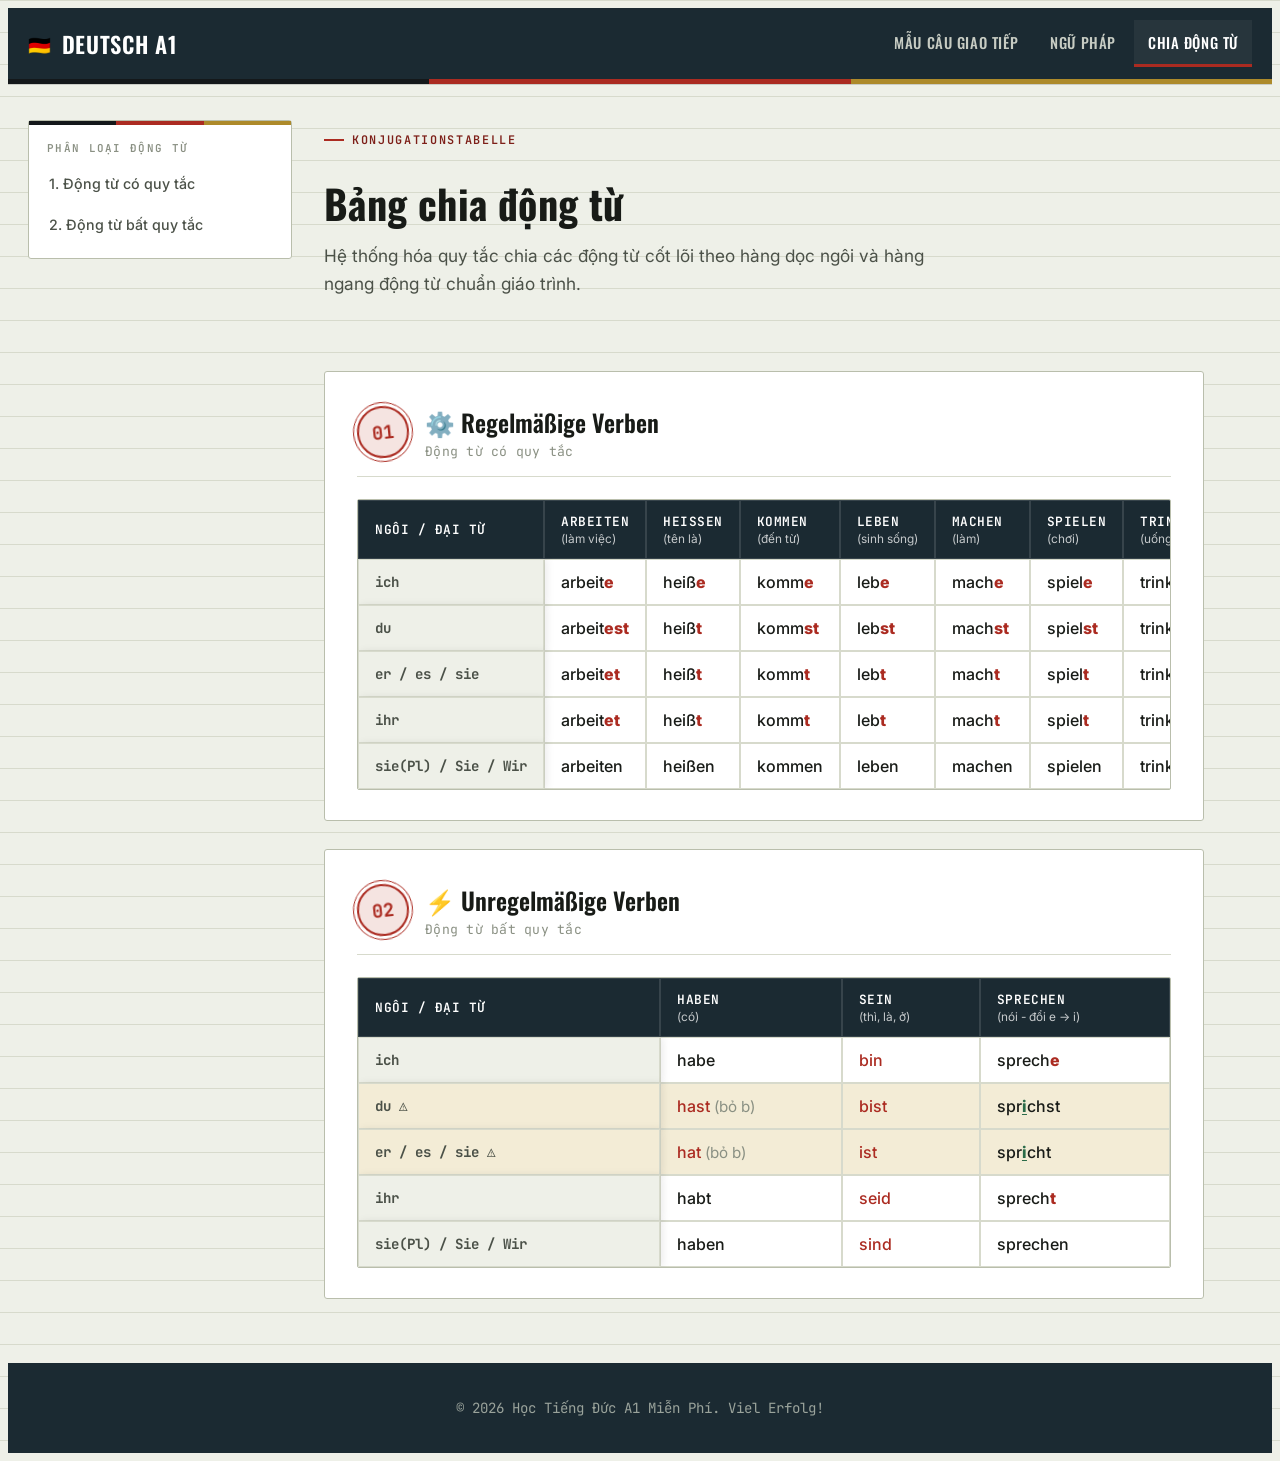
==== chia_dong_tu.html @ aaecd79a "update 17/7/2026 2" ====
<!DOCTYPE html>
<html lang="vi">

<head>
    <meta charset="UTF-8">
    <meta name="viewport" content="width=device-width, initial-scale=1.0">
    <title>Chia Động Từ Tiếng Đức A1</title>
    <link rel="stylesheet" href="css/style.css">
</head>

<body>

    <header class="site-header" id="top">
        <div class="header-inner">
            <button
                class="sidebar-toggle"
                type="button"
                aria-label="Mở mục lục"
                aria-controls="page-sidebar"
                aria-expanded="false"
            >
                <span class="sidebar-toggle-icon" aria-hidden="true"><span></span></span>
                <span class="sidebar-toggle-text">Mục lục</span>
            </button>
            <a href="index.html" class="logo"><span class="flag">🇩🇪</span> Deutsch A1</a>
            <nav class="site-nav">
                <a href="mau_cau.html" class="nav-link">Mẫu câu giao tiếp</a>
                <a href="ngu_phap.html" class="nav-link">Ngữ pháp</a>
                <a href="chia_dong_tu.html" class="nav-link active">Chia động từ</a>
            </nav>
        </div>
        <div class="stripe"></div>
    </header>

    <div class="shell">

        <aside
            class="sidebar"
            id="page-sidebar"
            aria-label="Mục lục trang"
            aria-hidden="true"
        >
            <button
                class="sidebar-close"
                type="button"
                aria-label="Đóng mục lục"
            >×</button>
            <details class="sidebar-panel" open>
                <summary class="sidebar-title">Phân loại động từ</summary>
                <nav class="sidebar-nav" id="auto-sidebar"></nav>
            </details>
        </aside>

        <main class="content-main">
            <div class="page-intro">
                <p class="page-eyebrow">Konjugationstabelle</p>
                <h2 class="page-title">Bảng chia động từ</h2>
                <p class="page-sub">Hệ thống hóa quy tắc chia các động từ cốt lõi theo hàng dọc ngôi và hàng ngang động
                    từ chuẩn giáo trình.</p>
            </div>

            <section id="regular-verbs" class="section-card">
                <div class="section-head">
                    <div class="stamp-mark">01</div>
                    <div class="section-titles">
                        <span class="section-title-de">⚙️ Regelmäßige Verben</span>
                        <span class="section-title-vi">Động từ có quy tắc</span>
                    </div>
                </div>
                <p class="swipe-hint">↔ Vuốt ngang để xem đủ bảng</p>
                <div class="table-wrap">
                    <table class="data-table">
                        <thead>
                            <tr>
                                <th>Ngôi / Đại từ</th>
                                <th>arbeiten <span class="sub">(làm việc)</span></th>
                                <th>heißen <span class="sub">(tên là)</span></th>
                                <th>kommen <span class="sub">(đến từ)</span></th>
                                <th>leben <span class="sub">(sinh sống)</span></th>
                                <th>machen <span class="sub">(làm)</span></th>
                                <th>spielen <span class="sub">(chơi)</span></th>
                                <th>trinken <span class="sub">(uống)</span></th>
                                <th>wohnen <span class="sub">(sống, trú ngụ)</span></th>
                            </tr>
                        </thead>
                        <tbody>
                            <tr>
                                <td class="rowhead">ich</td>
                                <td>arbeit<span class="ending">e</span></td>
                                <td>heiß<span class="ending">e</span></td>
                                <td>komm<span class="ending">e</span></td>
                                <td>leb<span class="ending">e</span></td>
                                <td>mach<span class="ending">e</span></td>
                                <td>spiel<span class="ending">e</span></td>
                                <td>trink<span class="ending">e</span></td>
                                <td>wohn<span class="ending">e</span></td>
                            </tr>

                            <tr>
                                <td class="rowhead">du</td>
                                <td>arbeit<span class="ending">est</span></td>
                                <td>heiß<span class="ending">t</span></td>
                                <td>komm<span class="ending">st</span></td>
                                <td>leb<span class="ending">st</span></td>
                                <td>mach<span class="ending">st</span></td>
                                <td>spiel<span class="ending">st</span></td>
                                <td>trink<span class="ending">st</span></td>
                                <td>wohn<span class="ending">st</span></td>
                            </tr>

                            <tr>
                                <td class="rowhead">er / es / sie</td>
                                <td>arbeit<span class="ending">et</span></td>
                                <td>heiß<span class="ending">t</span></td>
                                <td>komm<span class="ending">t</span></td>
                                <td>leb<span class="ending">t</span></td>
                                <td>mach<span class="ending">t</span></td>
                                <td>spiel<span class="ending">t</span></td>
                                <td>trink<span class="ending">t</span></td>
                                <td>wohn<span class="ending">t</span></td>
                            </tr>

                            <tr>
                                <td class="rowhead">ihr</td>
                                <td>arbeit<span class="ending">et</span></td>
                                <td>heiß<span class="ending">t</span></td>
                                <td>komm<span class="ending">t</span></td>
                                <td>leb<span class="ending">t</span></td>
                                <td>mach<span class="ending">t</span></td>
                                <td>spiel<span class="ending">t</span></td>
                                <td>trink<span class="ending">t</span></td>
                                <td>wohn<span class="ending">t</span></td>
                            </tr>

                            <tr>
                                <td class="rowhead">sie(Pl) / Sie / Wir</td>
                                <td>arbeiten</td>
                                <td>heißen</td>
                                <td>kommen</td>
                                <td>leben</td>
                                <td>machen</td>
                                <td>spielen</td>
                                <td>trinken</td>
                                <td>wohnen</td>
                            </tr>
                        </tbody>
                    </table>
                </div>
            </section>

            <section id="irregular-verbs" class="section-card">
                <div class="section-head">
                    <div class="stamp-mark">02</div>
                    <div class="section-titles">
                        <span class="section-title-de">⚡ Unregelmäßige Verben</span>
                        <span class="section-title-vi">Động từ bất quy tắc</span>
                    </div>
                </div>
                <p class="swipe-hint">↔ Vuốt ngang để xem đủ bảng</p>
                <div class="table-wrap">
                    <table class="data-table">
                        <thead>
                            <tr>
                                <th>Ngôi / Đại từ</th>
                                <th>haben <span class="sub">(có)</span></th>
                                <th>sein <span class="sub">(thì, là, ở)</span></th>
                                <th>sprechen <span class="sub">(nói - đổi e -> i)</span></th>
                            </tr>
                        </thead>
                        <tbody>
                            <tr>
                                <td class="rowhead">ich</td>
                                <td>habe</td>
                                <td class="ending">bin</td>
                                <td>sprech<span class="ending">e</span></td>
                            </tr>
                            <tr class="flag-row">
                                <td class="rowhead">du ⚠️</td>
                                <td class="ending">hast <span class="qa-note">(bỏ b)</span></td>
                                <td class="ending">bist</td>
                                <td>spr<span class="ending-alt">i</span>chst</td>
                            </tr>
                            <tr class="flag-row">
                                <td class="rowhead">er / es / sie ⚠️</td>
                                <td class="ending">hat <span class="qa-note">(bỏ b)</span></td>
                                <td class="ending">ist</td>
                                <td>spr<span class="ending-alt">i</span>cht</td>
                            </tr>
                            <tr>
                                <td class="rowhead">ihr</td>
                                <td>habt</td>
                                <td class="ending">seid</td>
                                <td>sprech<span class="ending">t</span></td>
                            </tr>
                            <tr>
                                <td class="rowhead">sie(Pl) / Sie / Wir</td>
                                <td>haben</td>
                                <td class="ending">sind</td>
                                <td>sprechen</td>
                            </tr>
                        </tbody>
                    </table>
                </div>
            </section>

        </main>
    </div>

    <button
        class="sidebar-overlay"
        type="button"
        aria-label="Đóng mục lục"
        tabindex="-1"
    ></button>

    <a href="#top" class="to-top" aria-label="Về đầu trang">↑</a>

    <footer class="site-footer">
        <p>© 2026 Học Tiếng Đức A1 Miễn Phí. Viel Erfolg!</p>
    </footer>
    <script src="js/main.js"></script>
</body>

</html>
---- css/style.css ----
/* =========================================================
   Deutsch A1 — Design System
   Concept: "Amtssprache" — the visual language of German
   official paperwork: Meldebescheinigung tables, passport
   stamps, DIN road-sign type, tri-colour registration stripes.
   Grounded in the real audience: adult learners preparing
   for German bureaucracy, not a generic study-app look.
   ========================================================= */

@import url('https://fonts.googleapis.com/css2?family=Oswald:wght@400;500;600;700&family=Inter:wght@400;500;600;700;800&family=JetBrains+Mono:wght@400;500;600;700&display=swap');

:root {
  /* --- colour tokens --- */
  --paper: #EEF0E8;
  /* cool, greyed paper — carbon-copy form */
  --paper-raised: #FFFFFF;
  --ink: #181B17;
  --ink-soft: #4B5148;
  --ink-faint: #8A9083;
  --line: #D7DACC;
  --line-strong: #B9BEAC;

  --navy: #1B2A32;
  --navy-soft: #24363F;

  --stamp-red: #AB2B21;
  --stamp-red-ink: #7D1F18;
  --stamp-red-soft: #F5E4E1;

  --stamp-green: #2A6B49;
  --stamp-green-soft: #E3EFE6;

  --gold: #AD8A2A;
  --gold-soft: #F3ECD6;

  /* --- type --- */
  --f-display: 'Oswald', 'Arial Narrow', sans-serif;
  --f-body: 'Inter', system-ui, sans-serif;
  --f-mono: 'JetBrains Mono', ui-monospace, monospace;

  --radius: 3px;
}

* {
  box-sizing: border-box;
  -webkit-tap-highlight-color: transparent;
}

html {
  scroll-behavior: smooth;
}

@media (max-width: 640px) {
  html {
    scroll-behavior: smooth;
    -webkit-text-size-adjust: 100%;
  }
}

body {
  background: var(--paper);
  background-image:
    linear-gradient(var(--line) 1px, transparent 1px);
  background-size: 100% 32px;
  color: var(--ink);
  font-family: var(--f-body);
  min-height: 100vh;
  display: flex;
  flex-direction: column;
  -webkit-font-smoothing: antialiased;
}

/* subtle top-of-page paper texture fade so the ruled lines don't
   fight with the card content beneath them */
main {
  position: relative;
}

a {
  color: inherit;
  text-decoration: none;
}

::selection {
  background: var(--stamp-red);
  color: #fff;
}

:focus-visible {
  outline: 2px solid var(--stamp-red);
  outline-offset: 2px;
}

/* =========================================================
   Tri-colour registration stripe — the recurring "seal" motif
   ========================================================= */
.stripe {
  height: 5px;
  width: 100%;
  background: linear-gradient(90deg,
      #14181A 0% 33.33%,
      var(--stamp-red) 33.33% 66.66%,
      var(--gold) 66.66% 100%);
}

/* =========================================================
   Header
   ========================================================= */
.site-header {
  background: var(--navy);
  color: #EDEFEA;
  position: sticky;
  top: 0;
  z-index: 50;
  box-shadow: 0 1px 0 rgba(0, 0, 0, .15);
}

.header-inner {
  max-width: 1280px;
  margin: 0 auto;
  padding: 12px 20px;
  padding-left: max(20px, env(safe-area-inset-left));
  padding-right: max(20px, env(safe-area-inset-right));
  display: flex;
  flex-wrap: wrap;
  align-items: center;
  justify-content: space-between;
  gap: 10px;
}

.logo {
  font-family: var(--f-display);
  font-size: 1.4rem;
  font-weight: 600;
  letter-spacing: .03em;
  text-transform: uppercase;
  display: flex;
  align-items: center;
  gap: 10px;
  color: #fff;
  flex-shrink: 0;
}

.logo:hover {
  opacity: .85;
}

.logo .flag {
  font-size: 1.15rem;
}

.site-nav {
  display: flex;
  flex-wrap: wrap;
  gap: 4px;
  font-family: var(--f-display);
  font-size: .92rem;
  letter-spacing: .04em;
  text-transform: uppercase;
}

.nav-link {
  padding: 11px 14px;
  min-height: 44px;
  display: flex;
  align-items: center;
  border-bottom: 3px solid transparent;
  color: #C7CCC3;
  font-weight: 500;
  transition: color .15s ease, border-color .15s ease, background .15s ease;
}

.nav-link:hover {
  color: #fff;
  background: rgba(255, 255, 255, .06);
}

.nav-link.active {
  color: #fff;
  border-color: var(--stamp-red);
  background: rgba(255, 255, 255, .05);
}

/* --- mobile: single-row horizontally scrollable nav, no wrap/reflow --- */
@media (max-width: 640px) {
  .header-inner {
    flex-wrap: nowrap;
    padding-top: 10px;
    padding-bottom: 0;
    gap: 0;
  }

  .logo {
    font-size: 1.15rem;
    padding-bottom: 10px;
  }

  .site-nav {
    width: 100%;
    flex-wrap: nowrap;
    overflow-x: auto;
    -webkit-overflow-scrolling: touch;
    scrollbar-width: none;
    gap: 2px;
    font-size: .82rem;
    margin: 0 -20px;
    padding: 0 20px 10px;
    mask-image: linear-gradient(to right, transparent 0, #000 16px, #000 calc(100% - 16px), transparent 100%);
  }

  .site-nav::-webkit-scrollbar {
    display: none;
  }

  .nav-link {
    flex-shrink: 0;
    padding: 8px 12px;
    border-bottom-width: 2px;
    white-space: nowrap;
  }
}

/* =========================================================
   Layout shell
   ========================================================= */
.shell {
  width: 100%;
  max-width: 1280px;
  margin: 0 auto;
  padding: 36px 20px 64px;
  display: flex;
  gap: 32px;
  flex-grow: 1;
  align-items: flex-start;
}

/* =========================================================
   Sidebar — styled as a document index tab
   ========================================================= */
.sidebar {
  width: 264px;
  flex-shrink: 0;
  position: sticky;
  top: 96px;
  max-height: calc(100vh - 120px);
  overflow-y: auto;
}

.sidebar-panel {
  background: var(--paper-raised);
  border: 1px solid var(--line-strong);
  border-radius: var(--radius);
}

.sidebar-panel::before {
  content: "";
  display: block;
  height: 4px;
  background: linear-gradient(90deg,
      #14181A 0% 33.33%, var(--stamp-red) 33.33% 66.66%, var(--gold) 66.66% 100%);
}

.sidebar-title {
  font-family: var(--f-mono);
  font-size: .68rem;
  font-weight: 600;
  letter-spacing: .12em;
  text-transform: uppercase;
  color: var(--ink-faint);
  padding: 16px 18px 8px;
  list-style: none;
  display: flex;
  align-items: center;
  justify-content: space-between;
  gap: 10px;
}

.sidebar-title::-webkit-details-marker {
  display: none;
}

.sidebar-title::after {
  content: "";
  width: 8px;
  height: 8px;
  flex-shrink: 0;
  border-right: 1.5px solid var(--ink-faint);
  border-bottom: 1.5px solid var(--ink-faint);
  transform: rotate(45deg);
  transition: transform .2s ease;
  display: none;
}

details[open]>.sidebar-title::after {
  transform: rotate(-135deg);
}

.sidebar-nav {
  padding: 0 10px 14px;
  display: flex;
  flex-direction: column;
  gap: 1px;
}

.sidebar-nav a {
  display: flex;
  align-items: center;
  min-height: 40px;
  gap: 8px;
  padding: 8px 8px;
  border-radius: 2px;
  font-size: .89rem;
  font-weight: 500;
  color: var(--ink-soft);
  border-left: 2px solid transparent;
  transition: background .15s ease, color .15s ease, border-color .15s ease;
}

.sidebar-nav a:hover,
.sidebar-nav a.active-section {
  background: var(--stamp-red-soft);
  color: var(--stamp-red-ink);
  border-left-color: var(--stamp-red);
}

.sidebar-nav a.active-section {
  font-weight: 700;
}

/* =========================================================
   Page intro
   ========================================================= */
.page-intro {
  margin-bottom: 28px;
  max-width: 62ch;
}

.page-eyebrow {
  font-family: var(--f-mono);
  font-size: .74rem;
  letter-spacing: .14em;
  text-transform: uppercase;
  color: var(--stamp-red-ink);
  font-weight: 600;
  margin-bottom: 8px;
  display: flex;
  align-items: center;
  gap: 8px;
}

.page-eyebrow::before {
  content: "";
  width: 20px;
  height: 2px;
  background: var(--stamp-red);
  display: inline-block;
}

.page-title {
  font-family: var(--f-display);
  font-size: 2.5rem;
  font-weight: 700;
  letter-spacing: .01em;
  color: var(--ink);
  line-height: 1.1;
  margin-bottom: 10px;
}

.page-sub {
  color: var(--ink-soft);
  font-size: 1.08rem;
  line-height: 1.6;
}

/* =========================================================
   Section card — the core content unit
   ========================================================= */
main.content-main {
  flex-grow: 1;
  max-width: 880px;
  min-width: 0;
  display: flex;
  flex-direction: column;
  gap: 28px;
}

.section-card {
  position: relative;
  background: var(--paper-raised);
  border: 1px solid var(--line-strong);
  border-radius: var(--radius);
  padding: 32px 32px 30px;
  scroll-margin-top: 96px;
}

.section-head {
  display: flex;
  align-items: center;
  gap: 16px;
  padding-bottom: 16px;
  margin-bottom: 22px;
  border-bottom: 1px solid var(--line);
}

/* the "postmark" — signature element, used once per section head */
.stamp-mark {
  flex-shrink: 0;
  width: 52px;
  height: 52px;
  border-radius: 50%;
  border: 2px solid var(--stamp-red);
  outline: 1px solid var(--stamp-red);
  outline-offset: 3px;
  display: flex;
  align-items: center;
  justify-content: center;
  transform: rotate(-6deg);
  color: var(--stamp-red);
  font-family: var(--f-mono);
  font-weight: 700;
  font-size: 1.15rem;
  background: var(--stamp-red-soft);
}

.section-titles {
  display: flex;
  flex-direction: column;
  gap: 3px;
}

.section-title-de {
  font-family: var(--f-display);
  font-size: 1.5rem;
  font-weight: 600;
  color: var(--ink);
  display: flex;
  align-items: center;
  gap: 10px;
}

.section-title-vi {
  font-family: var(--f-mono);
  font-size: .82rem;
  color: var(--ink-faint);
  letter-spacing: .02em;
}

/* =========================================================
   Q / A pattern blocks — styled like a filled-in form field
   ========================================================= */
.qa-group {
  display: flex;
  flex-direction: column;
  gap: 18px;
}

.qa-item+.qa-item {
  padding-top: 18px;
  border-top: 1px dashed var(--line);
}

.field-label {
  font-family: var(--f-mono);
  font-size: .68rem;
  font-weight: 600;
  letter-spacing: .12em;
  text-transform: uppercase;
  color: var(--ink-faint);
  margin-bottom: 6px;
  display: block;
}

.qa-row {
  display: flex;
  gap: 10px;
  align-items: flex-start;
  margin-top: 4px;
}

.qa-row+.qa-row {
  margin-top: 8px;
}

.qa-tag {
  flex-shrink: 0;
  font-family: var(--f-mono);
  font-size: .66rem;
  font-weight: 700;
  letter-spacing: .06em;
  padding: 3px 7px;
  border-radius: 2px;
  margin-top: 3px;
  text-transform: uppercase;
}

.qa-tag.frage {
  background: var(--stamp-red-soft);
  color: var(--stamp-red-ink);
}

.qa-tag.antwort {
  background: var(--stamp-green-soft);
  color: var(--stamp-green);
}

.qa-text {
  font-size: 1.18rem;
  font-weight: 600;
  line-height: 1.5;
}

.qa-row.frage .qa-text {
  color: var(--stamp-red-ink);
}

.qa-row.antwort .qa-text {
  color: var(--stamp-green);
}

.qa-text .divider {
  color: var(--ink-faint);
  font-weight: 400;
  font-size: .95rem;
  margin: 0 2px;
}

.qa-translit {
  color: var(--ink-soft);
  font-size: .93rem;
  font-style: italic;
  margin-top: 3px;
}

.qa-note {
  color: var(--ink-faint);
  font-weight: 400;
  font-size: .95rem;
}

.indent {
  padding-left: 34px;
}

/* mood/level grid (section 5 in mau_cau) */
.mood-grid {
  display: grid;
  grid-template-columns: repeat(2, minmax(0, 1fr));
  gap: 8px 20px;
  padding-left: 34px;
  font-size: 1.05rem;
  font-weight: 600;
}

@media (min-width: 640px) {
  .mood-grid {
    grid-template-columns: repeat(2, minmax(0, auto));
  }
}

/* =========================================================
   Note / callout ribbon (replaces amber alert box)
   ========================================================= */
.note-box {
  position: relative;
  background: var(--gold-soft);
  border: 1px solid #E0CE9A;
  border-radius: 2px;
  padding: 14px 16px 14px 20px;
  font-size: .95rem;
  color: #5C4A15;
  margin-top: 6px;
}

.note-box::before {
  content: "";
  position: absolute;
  left: 0;
  top: 0;
  bottom: 0;
  width: 4px;
  background: var(--gold);
}

.note-box strong {
  font-family: var(--f-mono);
  font-size: .82rem;
  letter-spacing: .02em;
  text-transform: uppercase;
  color: #5C4A15;
}

.note-box ul {
  margin-top: 6px;
  padding-left: 18px;
}

.note-box li {
  margin-top: 2px;
}

.mini-quote {
  font-size: .92rem;
  font-style: italic;
  background: var(--paper);
  border: 1px solid var(--line);
  padding: 10px 14px;
  border-radius: 2px;
  margin-top: 10px;
}

/* =========================================================
   Data tables — Meldebescheinigung style
   ========================================================= */
.swipe-hint {
  display: none;
  align-items: center;
  gap: 6px;
  font-family: var(--f-mono);
  font-size: .72rem;
  letter-spacing: .04em;
  text-transform: uppercase;
  color: var(--ink-faint);
  margin-bottom: 8px;
}

@media (max-width: 640px) {
  .swipe-hint {
    display: flex;
  }
}

.table-wrap {
  overflow-x: auto;
  -webkit-overflow-scrolling: touch;
  border: 1px solid var(--line-strong);
  border-radius: 2px;
  background-color: var(--paper-raised);
  background-repeat: no-repeat;
  background-size: 28px 100%, 28px 100%, 10px 100%, 10px 100%;
  background-position: left center, right center, left center, right center;
  background-image:
    linear-gradient(to right, var(--paper-raised) 30%, rgba(255, 255, 255, 0)),
    linear-gradient(to left, var(--paper-raised) 30%, rgba(255, 255, 255, 0)),
    linear-gradient(to right, rgba(24, 27, 23, .12), rgba(255, 255, 255, 0)),
    linear-gradient(to left, rgba(24, 27, 23, .12), rgba(255, 255, 255, 0));
  background-attachment: local, local, scroll, scroll;
}

table.data-table {
  width: max-content;
  min-width: 100%;
  border-collapse: separate;
  border-spacing: 0;
  background: var(--paper-raised);
}

table.data-table thead th:first-child {
  position: sticky;
  left: 0;
  z-index: 20;
  background: var(--navy);
}

table.data-table tbody td:first-child {
  position: sticky;
  left: 0;
  z-index: 10;
  background: var(--paper);
  box-shadow: 3px 0 8px rgba(0, 0, 0, .08);
}

table.data-table tbody tr:hover td:first-child {
  background: #EBD8D6;
}

table.data-table tr.flag-row td:first-child {
  background: var(--gold-soft);
}

table.data-table tr.flag-row:hover td:first-child {
  background: #EFE2BC;
}

table.data-table thead tr {
  background: var(--navy);
}

table.data-table th {
  color: #fff;
  font-family: var(--f-mono);
  font-weight: 600;
  font-size: .8rem;
  letter-spacing: .04em;
  text-transform: uppercase;
  text-align: left;
  padding: 12px 16px;
  border: 1px solid rgba(255, 255, 255, .12);
}

table.data-table th .sub {
  display: block;
  font-family: var(--f-body);
  font-weight: 400;
  text-transform: none;
  letter-spacing: 0;
  font-size: .74rem;
  opacity: .75;
  margin-top: 2px;
}

table.data-table td {
  padding: 12px 16px;
  border: 1px solid var(--line);
  font-weight: 500;
  vertical-align: middle;
}

table.data-table td.rowhead {
  background: var(--paper);
  font-weight: 700;
  color: var(--ink-soft);
  font-family: var(--f-mono);
  font-size: .88rem;
}

table.data-table tbody tr:hover td {
  background: var(--stamp-red-soft);
}

table.data-table tbody tr:hover td.rowhead {
  background: #EBD8D6;
}

table.data-table tr.flag-row td {
  background: var(--gold-soft);
}

table.data-table tr.flag-row:hover td {
  background: #EFE2BC;
}

.ending {
  color: var(--stamp-red);
  font-weight: 800;
}

.ending-alt {
  color: var(--stamp-green);
  font-weight: 800;
  text-decoration: underline;
  text-underline-offset: 2px;
}

/* =========================================================
   Footer
   ========================================================= */
.site-footer {
  background: var(--navy);
  color: #9AA39B;
  text-align: center;
  padding: 22px 20px;
  padding-bottom: max(22px, env(safe-area-inset-bottom));
  font-size: .88rem;
  margin-top: auto;
  font-family: var(--f-mono);
}

/* =========================================================
   Back-to-top — fixed corner tab, thumb-reachable on mobile
   ========================================================= */
.to-top {
  position: fixed;
  right: 18px;
  bottom: max(18px, env(safe-area-inset-bottom));
  width: 46px;
  height: 46px;
  border-radius: 50%;
  background: var(--navy);
  color: #fff;
  border: 2px solid var(--stamp-red);
  display: flex;
  align-items: center;
  justify-content: center;
  font-size: 1.1rem;
  box-shadow: 0 8px 18px -6px rgba(0, 0, 0, .4);
  z-index: 40;

  opacity: 0;
  visibility: hidden;
  pointer-events: none;
  transform: translateY(20px);

  transition:
    opacity .25s ease,
    transform .25s ease,
    visibility .25s ease,
    background .15s ease;
}

.to-top.show {
  opacity: 1;
  visibility: visible;
  pointer-events: auto;
  transform: translateY(0);
}

.to-top:hover {
  background: var(--navy-soft);
  transform: translateY(-4px) scale(1.06);
}

.to-top:active {
  transform: scale(.95);
}

/* =========================================================
   Home page
   ========================================================= */
.hero {
  background: var(--navy);
  color: #fff;
  padding: 72px 20px 84px;
  text-align: center;
  position: relative;
  overflow: hidden;
}

.hero::after {
  content: "";
  position: absolute;
  inset: 0;
  background-image: linear-gradient(rgba(255, 255, 255, .035) 1px, transparent 1px);
  background-size: 100% 30px;
  pointer-events: none;
}

.hero-inner {
  max-width: 720px;
  margin: 0 auto;
  position: relative;
}

.hero-eyebrow {
  font-family: var(--f-mono);
  font-size: .78rem;
  letter-spacing: .18em;
  text-transform: uppercase;
  color: #E0C878;
  margin-bottom: 16px;
}

.hero h1 {
  font-family: var(--f-display);
  font-size: clamp(2.2rem, 5vw, 3.4rem);
  font-weight: 700;
  letter-spacing: .01em;
  line-height: 1.12;
  margin-bottom: 18px;
}

.hero p {
  font-size: 1.15rem;
  color: #C7CCC3;
  margin-bottom: 34px;
  line-height: 1.6;
}

.hero-cta {
  display: inline-flex;
  align-items: center;
  gap: 10px;
  background: var(--stamp-red);
  color: #fff;
  font-family: var(--f-display);
  font-weight: 600;
  letter-spacing: .03em;
  text-transform: uppercase;
  font-size: .98rem;
  padding: 14px 28px;
  border-radius: 2px;
  transition: background .15s ease, transform .15s ease;
  border: 1px solid var(--stamp-red);
}

.hero-cta:hover {
  background: var(--stamp-red-ink);
  transform: translateY(-1px);
}

.feature-grid {
  max-width: 1120px;
  margin: -40px auto 0;
  padding: 0 20px 80px;
  position: relative;
  z-index: 2;
  display: grid;
  grid-template-columns: repeat(3, minmax(0, 1fr));
  gap: 22px;
}

@media (max-width: 860px) {
  .feature-grid {
    grid-template-columns: 1fr;
  }
}

.feature-card {
  background: var(--paper-raised);
  border: 1px solid var(--line-strong);
  border-radius: var(--radius);
  padding: 28px 26px 24px;
  display: flex;
  flex-direction: column;
  gap: 14px;
  box-shadow: 0 10px 24px -18px rgba(0, 0, 0, .35);
  transition: transform .18s ease, box-shadow .18s ease;
}

.feature-card:hover {
  transform: translateY(-3px);
  box-shadow: 0 16px 30px -16px rgba(0, 0, 0, .28);
}

.feature-num {
  font-family: var(--f-mono);
  font-size: .78rem;
  font-weight: 700;
  color: var(--stamp-red-ink);
  letter-spacing: .08em;
}

.feature-icon {
  font-size: 2rem;
  line-height: 1;
}

.feature-card h3 {
  font-family: var(--f-display);
  font-size: 1.35rem;
  font-weight: 600;
  color: var(--ink);
}

.feature-card p {
  color: var(--ink-soft);
  font-size: .96rem;
  line-height: 1.6;
  flex-grow: 1;
}

.feature-link {
  font-family: var(--f-mono);
  font-size: .84rem;
  font-weight: 600;
  color: var(--stamp-red-ink);
  display: inline-flex;
  align-items: center;
  gap: 6px;
  padding-top: 4px;
  border-top: 1px solid var(--line);
  margin-top: 4px;
}

.feature-card:hover .feature-link {
  gap: 9px;
}

.feature-link span {
  transition: transform .15s ease;
}

/* =========================================================
   Responsive
   ========================================================= */

/* ---- Desktop: sidebar is always expanded, not a toggle ---- */
@media (min-width: 861px) {
  .sidebar-panel>*:not(summary) {
    display: flex !important;
  }

  .sidebar-title {
    pointer-events: none;
    cursor: default;
  }
}

/* ---- Tablet / narrow desktop ---- */
@media (max-width: 860px) {
  .shell {
    flex-direction: column;
    align-items: stretch;
    padding: 24px 16px 56px;
    gap: 20px;
  }


  .section-card {
    padding: 24px 18px;
  }

  .section-head {
    gap: 12px;
  }

  .page-title {
    font-size: 2rem;
  }

  .qa-text {
    font-size: 1.08rem;
  }

  .feature-grid {
    margin-top: -28px;
    gap: 16px;
  }

  .hero {
    padding: 56px 20px 68px;
  }
}

/* ---- Phones ---- */
@media (max-width: 640px) {
  body {
    background-size: 100% 26px;
  }

  .shell {
    padding: 18px 14px 48px;
  }

  .page-eyebrow {
    font-size: .68rem;
  }

  .page-title {
    font-size: 1.65rem;
  }

  .page-sub {
    font-size: .98rem;
  }

  .page-intro {
    margin-bottom: 20px;
  }

  .section-card {
    padding: 20px 16px;
    border-radius: 4px;
    scroll-margin-top: 118px;
  }

  .section-head {
    gap: 10px;
    padding-bottom: 12px;
    margin-bottom: 16px;
  }

  .stamp-mark {
    width: 38px;
    height: 38px;
    font-size: .85rem;
    outline-offset: 2px;
    border-width: 1.5px;
  }

  .section-title-de {
    font-size: 1.18rem;
    gap: 6px;
    flex-wrap: wrap;
  }

  .section-title-vi {
    font-size: .74rem;
  }

  .qa-group {
    gap: 14px;
  }

  .qa-item+.qa-item {
    padding-top: 14px;
  }

  .qa-row {
    gap: 8px;
  }

  .qa-text {
    font-size: 1rem;
    line-height: 1.45;
  }

  .qa-tag {
    font-size: .6rem;
    padding: 3px 6px;
    margin-top: 2px;
  }

  .qa-translit,
  .qa-note {
    font-size: .85rem;
  }

  .indent {
    padding-left: 20px;
  }

  .mood-grid {
    padding-left: 20px;
    font-size: .95rem;
    gap: 6px 14px;
  }

  .note-box {
    padding: 12px 14px 12px 16px;
    font-size: .88rem;
  }

  .mini-quote {
    font-size: .86rem;
    padding: 10px 12px;
  }

  table.data-table {
    font-size: .88rem;
  }

  table.data-table th {
    padding: 10px 12px;
    font-size: .72rem;
  }

  table.data-table td {
    padding: 10px 12px;
  }

  .hero {
    padding: 44px 18px 60px;
  }

  .hero-eyebrow {
    font-size: .68rem;
    letter-spacing: .12em;
  }

  .hero p {
    font-size: 1rem;
    margin-bottom: 26px;
  }

  .hero-cta {
    width: 100%;
    justify-content: center;
    padding: 15px 20px;
  }

  .feature-grid {
    margin-top: 0;
    padding-top: 24px;
  }

  .feature-card {
    padding: 22px 20px 20px;
  }

  .to-top {
    width: 42px;
    height: 42px;
    right: 14px;
    font-size: 1rem;
  }
}

/* ---- Small phones ---- */
@media (max-width: 400px) {
  .logo {
    font-size: 1.02rem;
    gap: 6px;
  }

  .page-title {
    font-size: 1.45rem;
  }

  .qa-text {
    font-size: .95rem;
  }

  table.data-table {
    font-size: .82rem;
  }

  table.data-table th,
  table.data-table td {
    padding: 8px 10px;
  }
}

/* ---- Landscape phones: header shouldn't eat the viewport ---- */
@media (max-height: 420px) and (orientation: landscape) {
  .site-header {
    position: relative;
  }

  .to-top {
    display: none;
  }
}

@media (prefers-reduced-motion: reduce) {
  * {
    transition: none !important;
    animation: none !important;
  }
}

/* =========================================================
   Mobile off-canvas sidebar — ChatGPT-style drawer
   ========================================================= */
.sidebar-toggle,
.sidebar-close,
.sidebar-overlay {
  display: none;
}

@media (max-width: 860px) {
  body.sidebar-open {
    overflow: hidden;
  }

  .header-inner {
    position: relative;
  }

  .sidebar-toggle {
    display: inline-flex;
    align-items: center;
    justify-content: center;
    gap: 8px;
    min-width: 44px;
    min-height: 44px;
    padding: 8px 11px;
    margin-right: 8px;
    border: 1px solid rgba(255, 255, 255, .18);
    border-radius: 4px;
    background: rgba(255, 255, 255, .06);
    color: #fff;
    font-family: var(--f-mono);
    font-size: .74rem;
    font-weight: 600;
    letter-spacing: .04em;
    text-transform: uppercase;
    cursor: pointer;
    flex-shrink: 0;
  }

  .sidebar-toggle:hover {
    background: rgba(255, 255, 255, .12);
  }

  .sidebar-toggle-icon {
    width: 18px;
    height: 14px;
    display: inline-flex;
    flex-direction: column;
    justify-content: space-between;
  }

  .sidebar-toggle-icon::before,
  .sidebar-toggle-icon::after,
  .sidebar-toggle-icon span {
    content: "";
    display: block;
    width: 100%;
    height: 2px;
    border-radius: 2px;
    background: currentColor;
  }

  .sidebar {
    position: fixed;
    inset: 0 auto 0 0;
    width: min(320px, 88vw);
    height: 100dvh;
    max-height: none;
    padding: max(14px, env(safe-area-inset-top)) 14px
      max(14px, env(safe-area-inset-bottom));
    background: var(--paper);
    border-right: 1px solid var(--line-strong);
    box-shadow: 18px 0 40px rgba(0, 0, 0, .2);
    overflow-y: auto;
    z-index: 110;
    transform: translateX(-102%);
    transition: transform .25s ease;
    overscroll-behavior: contain;
  }

  body.sidebar-open .sidebar {
    transform: translateX(0);
  }

  .sidebar-close {
    display: flex;
    align-items: center;
    justify-content: center;
    width: 42px;
    height: 42px;
    margin: 0 0 10px auto;
    border: 1px solid var(--line-strong);
    border-radius: 50%;
    background: var(--paper-raised);
    color: var(--ink);
    font-size: 1.45rem;
    line-height: 1;
    cursor: pointer;
  }

  .sidebar-close:hover {
    background: var(--stamp-red-soft);
    color: var(--stamp-red-ink);
  }

  .sidebar-panel {
    width: 100%;
    overflow: visible;
  }

  .sidebar-title {
    min-height: auto;
    padding: 16px 18px 10px;
    cursor: default;
    user-select: none;
  }

  .sidebar-title::after {
    display: none;
  }

  .sidebar-nav {
    display: flex;
    flex-direction: column;
    grid-template-columns: none;
    max-height: none;
    overflow: visible;
    padding: 0 10px 14px;
  }

  .sidebar-panel:not([open]) .sidebar-nav {
    display: flex;
  }

  .sidebar-nav a {
    min-height: 44px;
    padding: 10px;
    overflow-wrap: anywhere;
  }

  .sidebar-overlay {
    display: block;
    position: fixed;
    inset: 0;
    border: 0;
    padding: 0;
    background: rgba(15, 20, 23, .48);
    opacity: 0;
    visibility: hidden;
    pointer-events: none;
    z-index: 105;
    transition: opacity .25s ease, visibility .25s ease;
    cursor: default;
  }

  body.sidebar-open .sidebar-overlay {
    opacity: 1;
    visibility: visible;
    pointer-events: auto;
  }
}

@media (max-width: 640px) {
  .sidebar-toggle-text {
    display: none;
  }

  .sidebar-toggle {
    padding-inline: 12px;
    margin-right: 6px;
  }
}
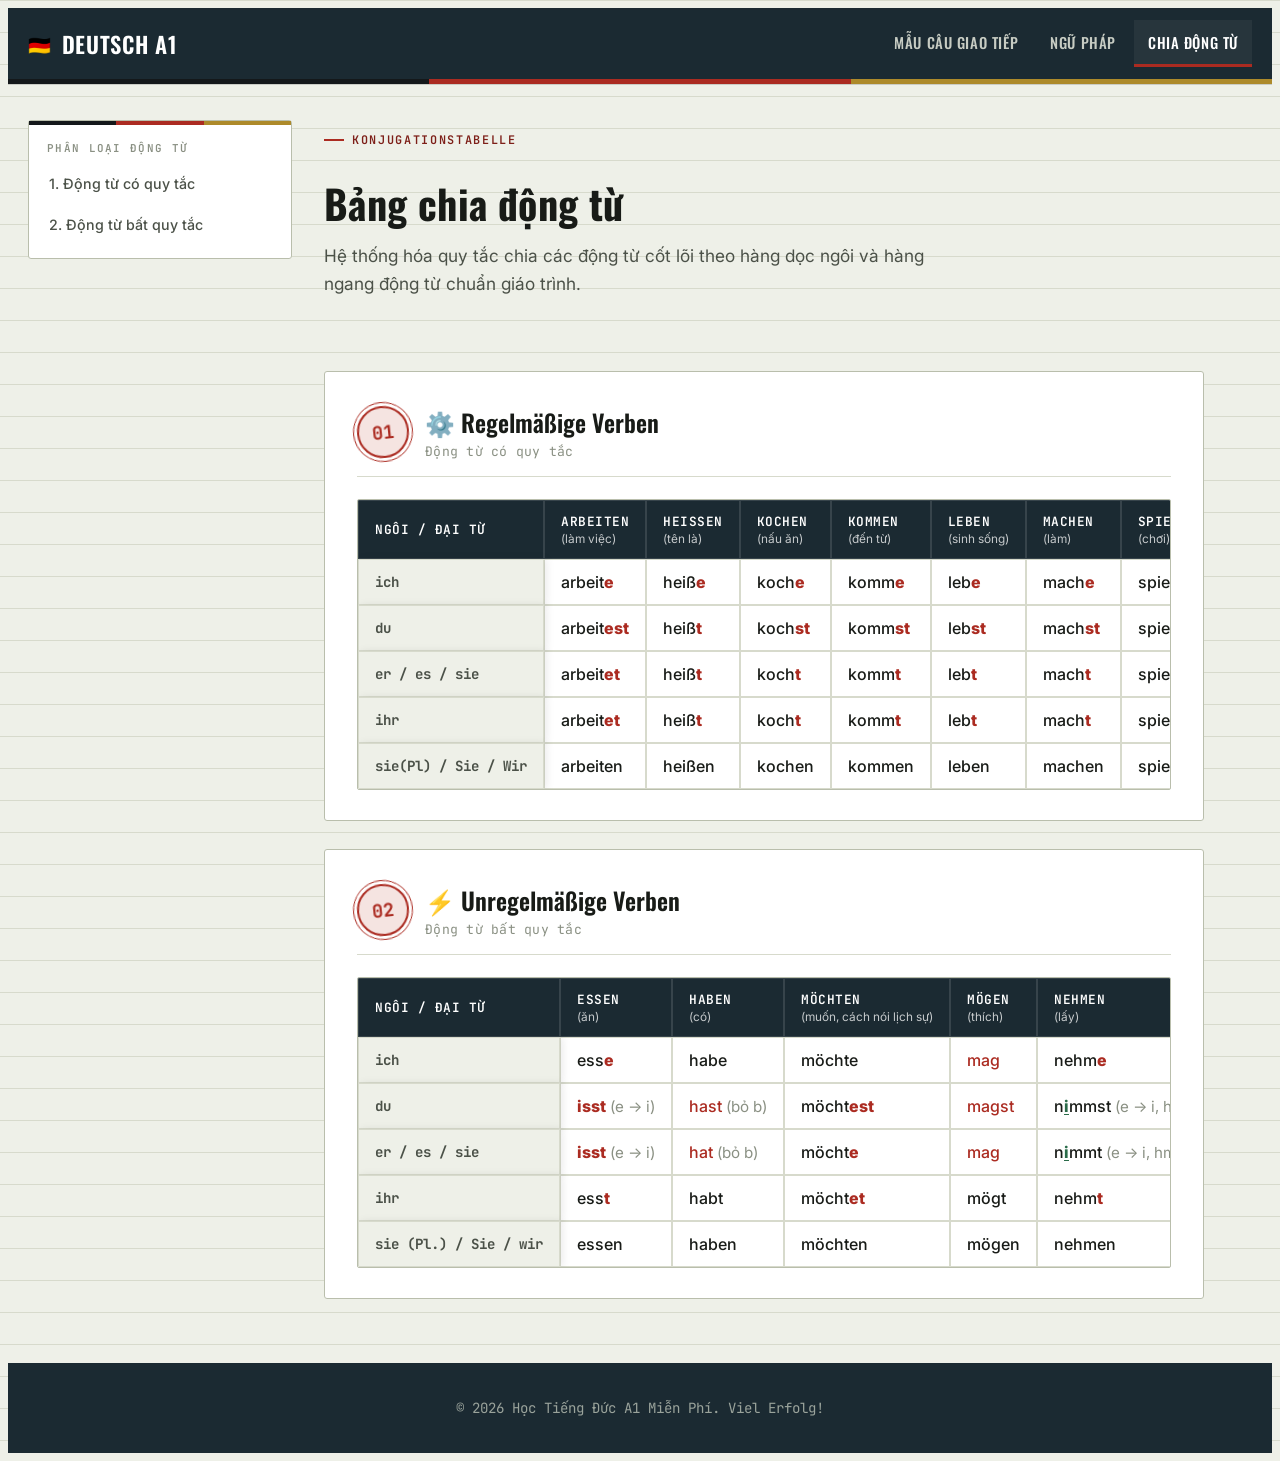
==== commit 52979c33: "update 17/7/2026: update ngu_phap, mau_cau, chia_dong_tu" ====
--- a/chia_dong_tu.html
+++ b/chia_dong_tu.html
@@ -12,13 +12,8 @@
 
     <header class="site-header" id="top">
         <div class="header-inner">
-            <button
-                class="sidebar-toggle"
-                type="button"
-                aria-label="Mở mục lục"
-                aria-controls="page-sidebar"
-                aria-expanded="false"
-            >
+            <button class="sidebar-toggle" type="button" aria-label="Mở mục lục" aria-controls="page-sidebar"
+                aria-expanded="false">
                 <span class="sidebar-toggle-icon" aria-hidden="true"><span></span></span>
                 <span class="sidebar-toggle-text">Mục lục</span>
             </button>
@@ -34,17 +29,8 @@
 
     <div class="shell">
 
-        <aside
-            class="sidebar"
-            id="page-sidebar"
-            aria-label="Mục lục trang"
-            aria-hidden="true"
-        >
-            <button
-                class="sidebar-close"
-                type="button"
-                aria-label="Đóng mục lục"
-            >×</button>
+        <aside class="sidebar" id="page-sidebar" aria-label="Mục lục trang" aria-hidden="true">
+            <button class="sidebar-close" type="button" aria-label="Đóng mục lục">×</button>
             <details class="sidebar-panel" open>
                 <summary class="sidebar-title">Phân loại động từ</summary>
                 <nav class="sidebar-nav" id="auto-sidebar"></nav>
@@ -75,10 +61,12 @@
                                 <th>Ngôi / Đại từ</th>
                                 <th>arbeiten <span class="sub">(làm việc)</span></th>
                                 <th>heißen <span class="sub">(tên là)</span></th>
+                                <th>kochen <span class="sub">(nấu ăn)</span></th>
                                 <th>kommen <span class="sub">(đến từ)</span></th>
                                 <th>leben <span class="sub">(sinh sống)</span></th>
                                 <th>machen <span class="sub">(làm)</span></th>
                                 <th>spielen <span class="sub">(chơi)</span></th>
+                                <th>suchen <span class="sub">(tìm kiếm)</span></th>
                                 <th>trinken <span class="sub">(uống)</span></th>
                                 <th>wohnen <span class="sub">(sống, trú ngụ)</span></th>
                             </tr>
@@ -88,10 +76,12 @@
                                 <td class="rowhead">ich</td>
                                 <td>arbeit<span class="ending">e</span></td>
                                 <td>heiß<span class="ending">e</span></td>
+                                <td>koch<span class="ending">e</span></td>
                                 <td>komm<span class="ending">e</span></td>
                                 <td>leb<span class="ending">e</span></td>
                                 <td>mach<span class="ending">e</span></td>
                                 <td>spiel<span class="ending">e</span></td>
+                                <td>such<span class="ending">e</span></td>
                                 <td>trink<span class="ending">e</span></td>
                                 <td>wohn<span class="ending">e</span></td>
                             </tr>
@@ -100,10 +90,12 @@
                                 <td class="rowhead">du</td>
                                 <td>arbeit<span class="ending">est</span></td>
                                 <td>heiß<span class="ending">t</span></td>
+                                <td>koch<span class="ending">st</span></td>
                                 <td>komm<span class="ending">st</span></td>
                                 <td>leb<span class="ending">st</span></td>
                                 <td>mach<span class="ending">st</span></td>
                                 <td>spiel<span class="ending">st</span></td>
+                                <td>such<span class="ending">st</span></td>
                                 <td>trink<span class="ending">st</span></td>
                                 <td>wohn<span class="ending">st</span></td>
                             </tr>
@@ -112,10 +104,12 @@
                                 <td class="rowhead">er / es / sie</td>
                                 <td>arbeit<span class="ending">et</span></td>
                                 <td>heiß<span class="ending">t</span></td>
+                                <td>koch<span class="ending">t</span></td>
                                 <td>komm<span class="ending">t</span></td>
                                 <td>leb<span class="ending">t</span></td>
                                 <td>mach<span class="ending">t</span></td>
                                 <td>spiel<span class="ending">t</span></td>
+                                <td>such<span class="ending">t</span></td>
                                 <td>trink<span class="ending">t</span></td>
                                 <td>wohn<span class="ending">t</span></td>
                             </tr>
@@ -124,10 +118,12 @@
                                 <td class="rowhead">ihr</td>
                                 <td>arbeit<span class="ending">et</span></td>
                                 <td>heiß<span class="ending">t</span></td>
+                                <td>koch<span class="ending">t</span></td>
                                 <td>komm<span class="ending">t</span></td>
                                 <td>leb<span class="ending">t</span></td>
                                 <td>mach<span class="ending">t</span></td>
                                 <td>spiel<span class="ending">t</span></td>
+                                <td>such<span class="ending">t</span></td>
                                 <td>trink<span class="ending">t</span></td>
                                 <td>wohn<span class="ending">t</span></td>
                             </tr>
@@ -136,10 +132,12 @@
                                 <td class="rowhead">sie(Pl) / Sie / Wir</td>
                                 <td>arbeiten</td>
                                 <td>heißen</td>
+                                <td>kochen</td>
                                 <td>kommen</td>
                                 <td>leben</td>
                                 <td>machen</td>
                                 <td>spielen</td>
+                                <td>suchen</td>
                                 <td>trinken</td>
                                 <td>wohnen</td>
                             </tr>
@@ -162,39 +160,126 @@
                         <thead>
                             <tr>
                                 <th>Ngôi / Đại từ</th>
-                                <th>haben <span class="sub">(có)</span></th>
-                                <th>sein <span class="sub">(thì, là, ở)</span></th>
-                                <th>sprechen <span class="sub">(nói - đổi e -> i)</span></th>
+
+                                <th>
+                                    essen <span class="sub">(ăn)</span>
+                                </th>
+
+                                <th>
+                                    haben <span class="sub">(có)</span>
+                                </th>
+
+                                <th>
+                                    möchten <span class="sub">(muốn, cách nói lịch sự)</span>
+                                </th>
+
+                                <th>
+                                    mögen <span class="sub">(thích)</span>
+                                </th>
+
+                                <th>
+                                    nehmen <span class="sub">(lấy)</span>
+                                </th>
+
+                                <th>
+                                    sein <span class="sub">(thì, là, ở)</span>
+                                </th>
+
+                                <th>
+                                    sprechen <span class="sub">(nói)</span>
+                                </th>
                             </tr>
                         </thead>
+
                         <tbody>
                             <tr>
                                 <td class="rowhead">ich</td>
+
+                                <td>ess<span class="ending">e</span></td>
                                 <td>habe</td>
+                                <td>möchte</td>
+                                <td class="ending">mag</td>
+                                <td>nehm<span class="ending">e</span></td>
                                 <td class="ending">bin</td>
                                 <td>sprech<span class="ending">e</span></td>
                             </tr>
-                            <tr class="flag-row">
-                                <td class="rowhead">du ⚠️</td>
-                                <td class="ending">hast <span class="qa-note">(bỏ b)</span></td>
+
+                            <tr>
+                                <td class="rowhead">du</td>
+
+                                <td>
+                                    <span class="ending">isst</span>
+                                    <span class="qa-note">(e → i)</span>
+                                </td>
+
+                                <td class="ending">
+                                    hast
+                                    <span class="qa-note">(bỏ b)</span>
+                                </td>
+
+                                <td>möcht<span class="ending">est</span></td>
+                                <td class="ending">magst</td>
+
+                                <td>
+                                    n<span class="ending-alt">i</span>mmst
+                                    <span class="qa-note">(e → i, hm → mm)</span>
+                                </td>
+
                                 <td class="ending">bist</td>
-                                <td>spr<span class="ending-alt">i</span>chst</td>
-                            </tr>
-                            <tr class="flag-row">
-                                <td class="rowhead">er / es / sie ⚠️</td>
-                                <td class="ending">hat <span class="qa-note">(bỏ b)</span></td>
+
+                                <td>
+                                    spr<span class="ending-alt">i</span>chst
+                                </td>
+                            </tr>
+
+                            <tr>
+                                <td class="rowhead">er / es / sie</td>
+
+                                <td>
+                                    <span class="ending">isst</span>
+                                    <span class="qa-note">(e → i)</span>
+                                </td>
+
+                                <td class="ending">
+                                    hat
+                                    <span class="qa-note">(bỏ b)</span>
+                                </td>
+
+                                <td>möcht<span class="ending">e</span></td>
+                                <td class="ending">mag</td>
+
+                                <td>
+                                    n<span class="ending-alt">i</span>mmt
+                                    <span class="qa-note">(e → i, hm → mm)</span>
+                                </td>
+
                                 <td class="ending">ist</td>
-                                <td>spr<span class="ending-alt">i</span>cht</td>
-                            </tr>
+
+                                <td>
+                                    spr<span class="ending-alt">i</span>cht
+                                </td>
+                            </tr>
+
                             <tr>
                                 <td class="rowhead">ihr</td>
+
+                                <td>ess<span class="ending">t</span></td>
                                 <td>habt</td>
+                                <td>möcht<span class="ending">et</span></td>
+                                <td>mögt</td>
+                                <td>nehm<span class="ending">t</span></td>
                                 <td class="ending">seid</td>
                                 <td>sprech<span class="ending">t</span></td>
                             </tr>
-                            <tr>
-                                <td class="rowhead">sie(Pl) / Sie / Wir</td>
+
+                            <tr>
+                                <td class="rowhead">sie (Pl.) / Sie / wir</td>
+
+                                <td>essen</td>
                                 <td>haben</td>
+                                <td>möchten</td>
+                                <td>mögen</td>
+                                <td>nehmen</td>
                                 <td class="ending">sind</td>
                                 <td>sprechen</td>
                             </tr>
@@ -206,12 +291,7 @@
         </main>
     </div>
 
-    <button
-        class="sidebar-overlay"
-        type="button"
-        aria-label="Đóng mục lục"
-        tabindex="-1"
-    ></button>
+    <button class="sidebar-overlay" type="button" aria-label="Đóng mục lục" tabindex="-1"></button>
 
     <a href="#top" class="to-top" aria-label="Về đầu trang">↑</a>
 
--- a/css/style.css
+++ b/css/style.css
@@ -654,14 +654,8 @@
   background: var(--paper-raised);
 }
 
-table.data-table thead th:first-child {
-  position: sticky;
-  left: 0;
-  z-index: 20;
-  background: var(--navy);
-}
-
-table.data-table tbody td:first-child {
+/* Chỉ cố định những ô thực sự thuộc cột đầu tiên */
+table.data-table tbody td.rowhead {
   position: sticky;
   left: 0;
   z-index: 10;
@@ -669,18 +663,19 @@
   box-shadow: 3px 0 8px rgba(0, 0, 0, .08);
 }
 
-table.data-table tbody tr:hover td:first-child {
+/* Màu khi rê chuột */
+table.data-table tbody tr:hover td.rowhead {
   background: #EBD8D6;
 }
 
-table.data-table tr.flag-row td:first-child {
+/* Màu của hàng cảnh báo */
+table.data-table tr.flag-row td.rowhead {
   background: var(--gold-soft);
 }
 
-table.data-table tr.flag-row:hover td:first-child {
+table.data-table tr.flag-row:hover td.rowhead {
   background: #EFE2BC;
 }
-
 table.data-table thead tr {
   background: var(--navy);
 }
@@ -1390,4 +1385,12 @@
     padding-inline: 12px;
     margin-right: 6px;
   }
+}
+.responsive-img {
+    display: block;
+    width: 100%;
+    max-width: 800px;
+    height: auto;
+    margin: 20px auto;
+    border-radius: 12px;
 }
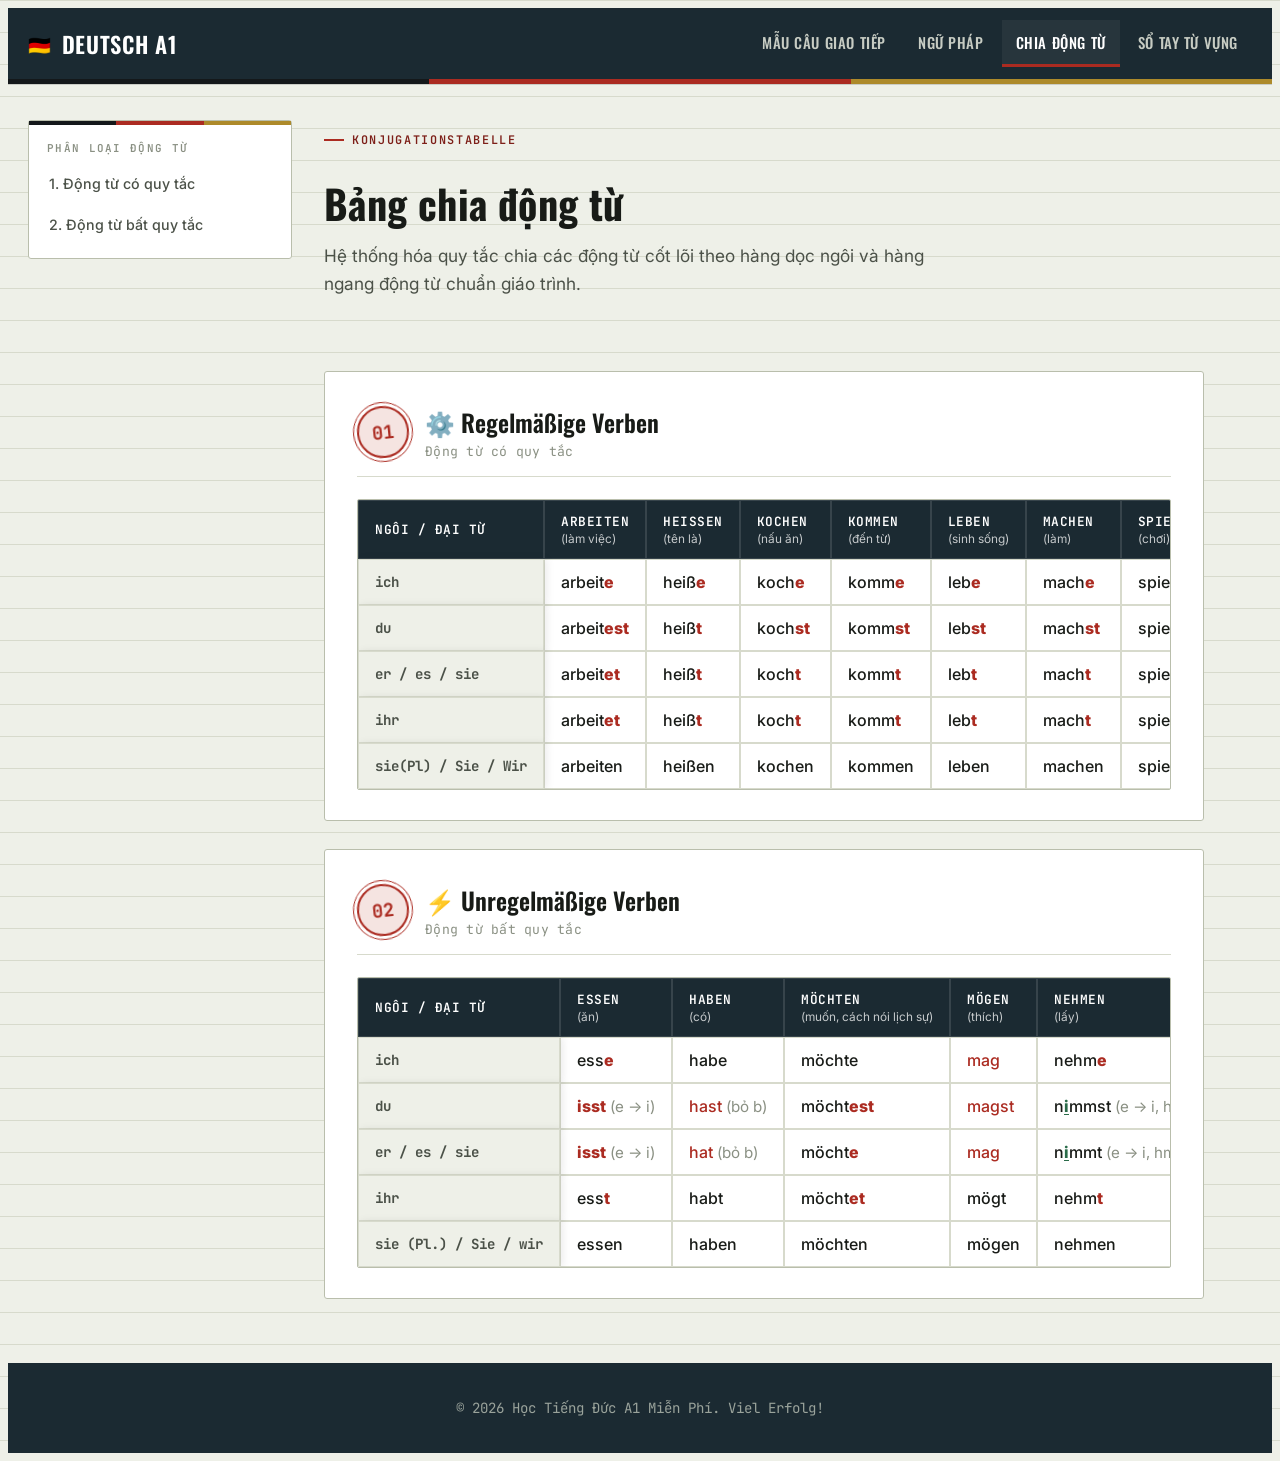
==== commit 3f68ef5b: "update 21/7/2026" ====
--- a/chia_dong_tu.html
+++ b/chia_dong_tu.html
@@ -22,6 +22,7 @@
                 <a href="mau_cau.html" class="nav-link">Mẫu câu giao tiếp</a>
                 <a href="ngu_phap.html" class="nav-link">Ngữ pháp</a>
                 <a href="chia_dong_tu.html" class="nav-link active">Chia động từ</a>
+                <a href="so_tay_tu_vung.html" class="nav-link">Sổ tay từ vựng</a>
             </nav>
         </div>
         <div class="stripe"></div>
--- a/css/style.css
+++ b/css/style.css
@@ -1393,4 +1393,472 @@
     height: auto;
     margin: 20px auto;
     border-radius: 12px;
+}
+
+/* =========================================================
+   Sổ tay từ vựng — so_tay_tu_vung.html
+   Tất cả selector được giới hạn trong .vocab-page để không
+   ảnh hưởng đến các trang mẫu câu, ngữ pháp và chia động từ.
+   ========================================================= */
+
+.vocab-page button {
+  font: inherit;
+}
+
+.vocab-page .page-header {
+  width: min(1080px, calc(100% - 32px));
+  margin: 34px auto 24px;
+  padding: 34px 38px;
+  text-align: left;
+  border: 1px solid var(--line-strong);
+  border-left: 5px solid var(--stamp-red);
+  border-radius: var(--radius);
+  background: rgba(255, 255, 255, .94);
+  box-shadow: 0 10px 28px rgba(27, 42, 50, .08);
+}
+
+.vocab-page .eyebrow {
+  margin: 0 0 9px;
+  color: var(--stamp-red);
+  font-family: var(--f-mono);
+  font-size: .73rem;
+  font-weight: 700;
+  letter-spacing: .14em;
+  text-transform: uppercase;
+}
+
+.vocab-page .page-header h1 {
+  margin: 0;
+  color: var(--navy);
+  font-family: var(--f-display);
+  font-size: clamp(2.15rem, 5vw, 3.25rem);
+  font-weight: 600;
+  line-height: 1.1;
+  letter-spacing: .01em;
+  text-transform: uppercase;
+}
+
+.vocab-page .subtitle {
+  max-width: 760px;
+  margin: 12px 0 0;
+  color: var(--ink-soft);
+  line-height: 1.65;
+}
+
+.vocab-page .lesson-list {
+  position: relative;
+  display: grid;
+  grid-template-columns: repeat(3, minmax(0, 1fr));
+  gap: 18px;
+  width: min(1080px, calc(100% - 32px));
+  margin: 0 auto 54px;
+}
+
+.vocab-page .lesson-card {
+  position: relative;
+  min-width: 0;
+  min-height: 220px;
+  padding: 25px 24px 22px 29px;
+  overflow: hidden;
+  color: var(--ink);
+  text-align: left;
+  border: 1px solid var(--line-strong);
+  border-radius: var(--radius);
+  background:
+    repeating-linear-gradient(0deg, transparent 0 31px, rgba(27, 42, 50, .035) 32px),
+    var(--paper-raised);
+  box-shadow: 0 5px 16px rgba(27, 42, 50, .07);
+  cursor: pointer;
+  transition: transform .2s ease, box-shadow .2s ease, border-color .2s ease;
+}
+
+.vocab-page .lesson-card::before {
+  content: "";
+  position: absolute;
+  top: 16px;
+  bottom: 16px;
+  left: 16px;
+  width: 3px;
+  background: var(--stamp-red);
+  opacity: .82;
+}
+
+.vocab-page .lesson-card::after {
+  content: "WORTSCHATZ";
+  position: absolute;
+  top: 18px;
+  right: -27px;
+  padding: 4px 31px;
+  color: rgba(27, 42, 50, .43);
+  font-family: var(--f-mono);
+  font-size: .58rem;
+  font-weight: 700;
+  letter-spacing: .1em;
+  border: 1px solid rgba(27, 42, 50, .18);
+  transform: rotate(38deg);
+}
+
+.vocab-page .lesson-card:hover,
+.vocab-page .lesson-card:focus-visible {
+  transform: translateY(-3px);
+  border-color: var(--ink-faint);
+  box-shadow: 0 12px 28px rgba(27, 42, 50, .14);
+  outline: none;
+}
+
+.vocab-page .lesson-date {
+  display: inline-block;
+  margin: 0;
+  padding: 5px 9px;
+  color: var(--stamp-red-ink);
+  font-family: var(--f-mono);
+  font-size: .75rem;
+  font-weight: 700;
+  letter-spacing: .05em;
+  border: 1px solid rgba(171, 43, 33, .35);
+  background: var(--stamp-red-soft);
+}
+
+.vocab-page .lesson-title {
+  margin: 20px 0 8px;
+  color: var(--navy);
+  font-family: var(--f-display);
+  font-size: 1.55rem;
+  font-weight: 600;
+  line-height: 1.25;
+  letter-spacing: .01em;
+  text-transform: uppercase;
+}
+
+.vocab-page .lesson-note {
+  min-height: 48px;
+  margin: 0 0 20px;
+  color: var(--ink-soft);
+  line-height: 1.55;
+}
+
+.vocab-page .lesson-meta {
+  display: flex;
+  align-items: center;
+  justify-content: space-between;
+  gap: 12px;
+  margin: 0;
+  padding-top: 14px;
+  color: var(--ink-soft);
+  font-family: var(--f-mono);
+  font-size: .76rem;
+  border-top: 1px dashed var(--line-strong);
+}
+
+.vocab-page .open-label {
+  color: var(--stamp-red);
+  font-weight: 700;
+  white-space: nowrap;
+}
+
+.vocab-page .vocab-modal {
+  width: min(1050px, calc(100% - 28px));
+  max-width: none;
+  max-height: min(90vh, 920px);
+  padding: 0;
+  overflow: hidden;
+  color: var(--ink);
+  border: 1px solid var(--line-strong);
+  border-radius: 6px;
+  background: var(--paper-raised);
+  box-shadow: 0 28px 85px rgba(8, 22, 36, .4);
+}
+
+.vocab-page .vocab-modal::backdrop {
+  background: rgba(10, 24, 38, .72);
+  backdrop-filter: blur(2px);
+}
+
+.vocab-page .modal-shell {
+  display: flex;
+  flex-direction: column;
+  max-height: min(90vh, 920px);
+}
+
+.vocab-page .modal-header {
+  position: relative;
+  display: flex;
+  align-items: flex-start;
+  justify-content: space-between;
+  gap: 20px;
+  padding: 23px 27px 20px 31px;
+  color: #fff;
+  border-bottom: 5px solid var(--gold);
+  background: var(--navy);
+}
+
+.vocab-page .modal-header::before {
+  content: "";
+  position: absolute;
+  inset: 0 auto 0 0;
+  width: 5px;
+  background: var(--stamp-red);
+}
+
+.vocab-page .modal-date {
+  margin: 0 0 5px;
+  color: #e6c969;
+  font-family: var(--f-mono);
+  font-size: .75rem;
+  font-weight: 700;
+  letter-spacing: .08em;
+  text-transform: uppercase;
+}
+
+.vocab-page .modal-title {
+  margin: 0;
+  color: #fff;
+  font-family: var(--f-display);
+  font-size: clamp(1.55rem, 4vw, 2.15rem);
+  font-weight: 600;
+  line-height: 1.2;
+  text-transform: uppercase;
+}
+
+.vocab-page .close-modal {
+  display: grid;
+  flex: 0 0 40px;
+  place-items: center;
+  width: 40px;
+  height: 40px;
+  padding: 0;
+  color: #fff;
+  font-size: 1.65rem;
+  line-height: 1;
+  border: 1px solid rgba(255, 255, 255, .28);
+  border-radius: var(--radius);
+  background: rgba(255, 255, 255, .08);
+  cursor: pointer;
+}
+
+.vocab-page .close-modal:hover,
+.vocab-page .close-modal:focus-visible {
+  color: var(--navy);
+  background: #fff;
+  outline: none;
+}
+
+.vocab-page .modal-content {
+  padding: 28px 30px 36px;
+  overflow-y: auto;
+  overscroll-behavior: contain;
+  background:
+    linear-gradient(rgba(27, 42, 50, .025) 1px, transparent 1px),
+    var(--paper-raised);
+  background-size: 100% 32px;
+}
+
+.vocab-page .word-section + .word-section {
+  margin-top: 34px;
+}
+
+.vocab-page .section-heading {
+  display: flex;
+  align-items: center;
+  gap: 10px;
+  margin: 0 0 16px;
+  color: var(--navy);
+  font-family: var(--f-display);
+  font-size: 1.35rem;
+  font-weight: 600;
+  letter-spacing: .02em;
+  text-transform: uppercase;
+}
+
+.vocab-page .section-heading::after {
+  content: "";
+  flex: 1;
+  height: 1px;
+  background: var(--line-strong);
+}
+
+.vocab-page .noun-columns {
+  display: grid;
+  grid-template-columns: repeat(3, minmax(0, 1fr));
+  gap: 14px;
+}
+
+.vocab-page .gender-column {
+  min-width: 0;
+  padding: 0;
+  overflow: hidden;
+  border: 1px solid var(--line-strong);
+  border-radius: var(--radius);
+  background: #fff;
+}
+
+.vocab-page .gender-title {
+  margin: 0;
+  padding: 11px 14px;
+  color: var(--navy);
+  font-family: var(--f-display);
+  font-size: 1.05rem;
+  font-weight: 600;
+  border-bottom: 1px solid var(--line);
+  text-transform: uppercase;
+}
+
+.vocab-page .gender-column.der .gender-title {
+  border-top: 4px solid #487ca7;
+  background: #edf4fa;
+}
+
+.vocab-page .gender-column.die .gender-title {
+  border-top: 4px solid var(--stamp-red);
+  background: var(--stamp-red-soft);
+}
+
+.vocab-page .gender-column.das .gender-title {
+  border-top: 4px solid var(--stamp-green);
+  background: var(--stamp-green-soft);
+}
+
+.vocab-page .word-list {
+  display: grid;
+  gap: 10px;
+  margin: 0;
+  padding: 12px;
+  list-style: none;
+}
+
+.vocab-page .word-item {
+  padding: 11px 12px;
+  border: 1px solid var(--line);
+  border-radius: var(--radius);
+  background: rgba(255, 255, 255, .9);
+}
+
+.vocab-page .german-word,
+.vocab-page .word-meaning,
+.vocab-page .word-extra {
+  display: block;
+}
+
+.vocab-page .german-word {
+  margin-bottom: 4px;
+  color: var(--navy);
+  font-weight: 800;
+}
+
+.vocab-page .word-meaning {
+  color: var(--ink-soft);
+  font-size: .9rem;
+  line-height: 1.45;
+}
+
+.vocab-page .word-extra {
+  margin-top: 5px;
+  color: var(--stamp-green);
+  font-family: var(--f-mono);
+  font-size: .72rem;
+}
+
+.vocab-page .empty-text {
+  margin: 12px;
+  padding: 10px;
+  color: var(--ink-faint);
+  font-size: .88rem;
+  font-style: italic;
+}
+
+.vocab-page .simple-table-wrap {
+  overflow-x: auto;
+  border: 1px solid var(--line-strong);
+  border-radius: var(--radius);
+  background: #fff;
+}
+
+.vocab-page .word-table {
+  width: 100%;
+  min-width: 610px;
+  border-collapse: collapse;
+}
+
+.vocab-page .word-table th,
+.vocab-page .word-table td {
+  padding: 13px 15px;
+  text-align: left;
+  vertical-align: top;
+  border-bottom: 1px solid var(--line);
+}
+
+.vocab-page .word-table th {
+  color: #fff;
+  font-family: var(--f-mono);
+  font-size: .72rem;
+  letter-spacing: .04em;
+  text-transform: uppercase;
+  background: var(--navy-soft);
+}
+
+.vocab-page .word-table tbody tr:nth-child(even) {
+  background: #f7f7f2;
+}
+
+.vocab-page .word-table tbody tr:hover {
+  background: var(--gold-soft);
+}
+
+.vocab-page .word-table tbody tr:last-child td {
+  border-bottom: 0;
+}
+
+@media (max-width: 900px) {
+  .vocab-page .lesson-list {
+    grid-template-columns: repeat(2, minmax(0, 1fr));
+  }
+}
+
+@media (max-width: 640px) {
+  .vocab-page .page-header {
+    margin-top: 22px;
+    padding: 25px 22px;
+  }
+
+  .vocab-page .page-header h1 {
+    font-size: 2rem;
+  }
+
+  .vocab-page .lesson-list {
+    grid-template-columns: 1fr;
+  }
+
+  .vocab-page .lesson-card {
+    min-height: 205px;
+  }
+
+  .vocab-page .vocab-modal {
+    width: 100%;
+    max-height: 94vh;
+    margin: auto 0 0;
+    border-right: 0;
+    border-bottom: 0;
+    border-left: 0;
+    border-radius: 12px 12px 0 0;
+  }
+
+  .vocab-page .modal-shell {
+    max-height: 94vh;
+  }
+
+  .vocab-page .modal-header {
+    padding: 19px 17px 17px 21px;
+  }
+
+  .vocab-page .modal-content {
+    padding: 22px 16px 30px;
+  }
+
+  .vocab-page .noun-columns {
+    grid-template-columns: 1fr;
+  }
+
+  .vocab-page .word-section + .word-section {
+    margin-top: 28px;
+  }
 }
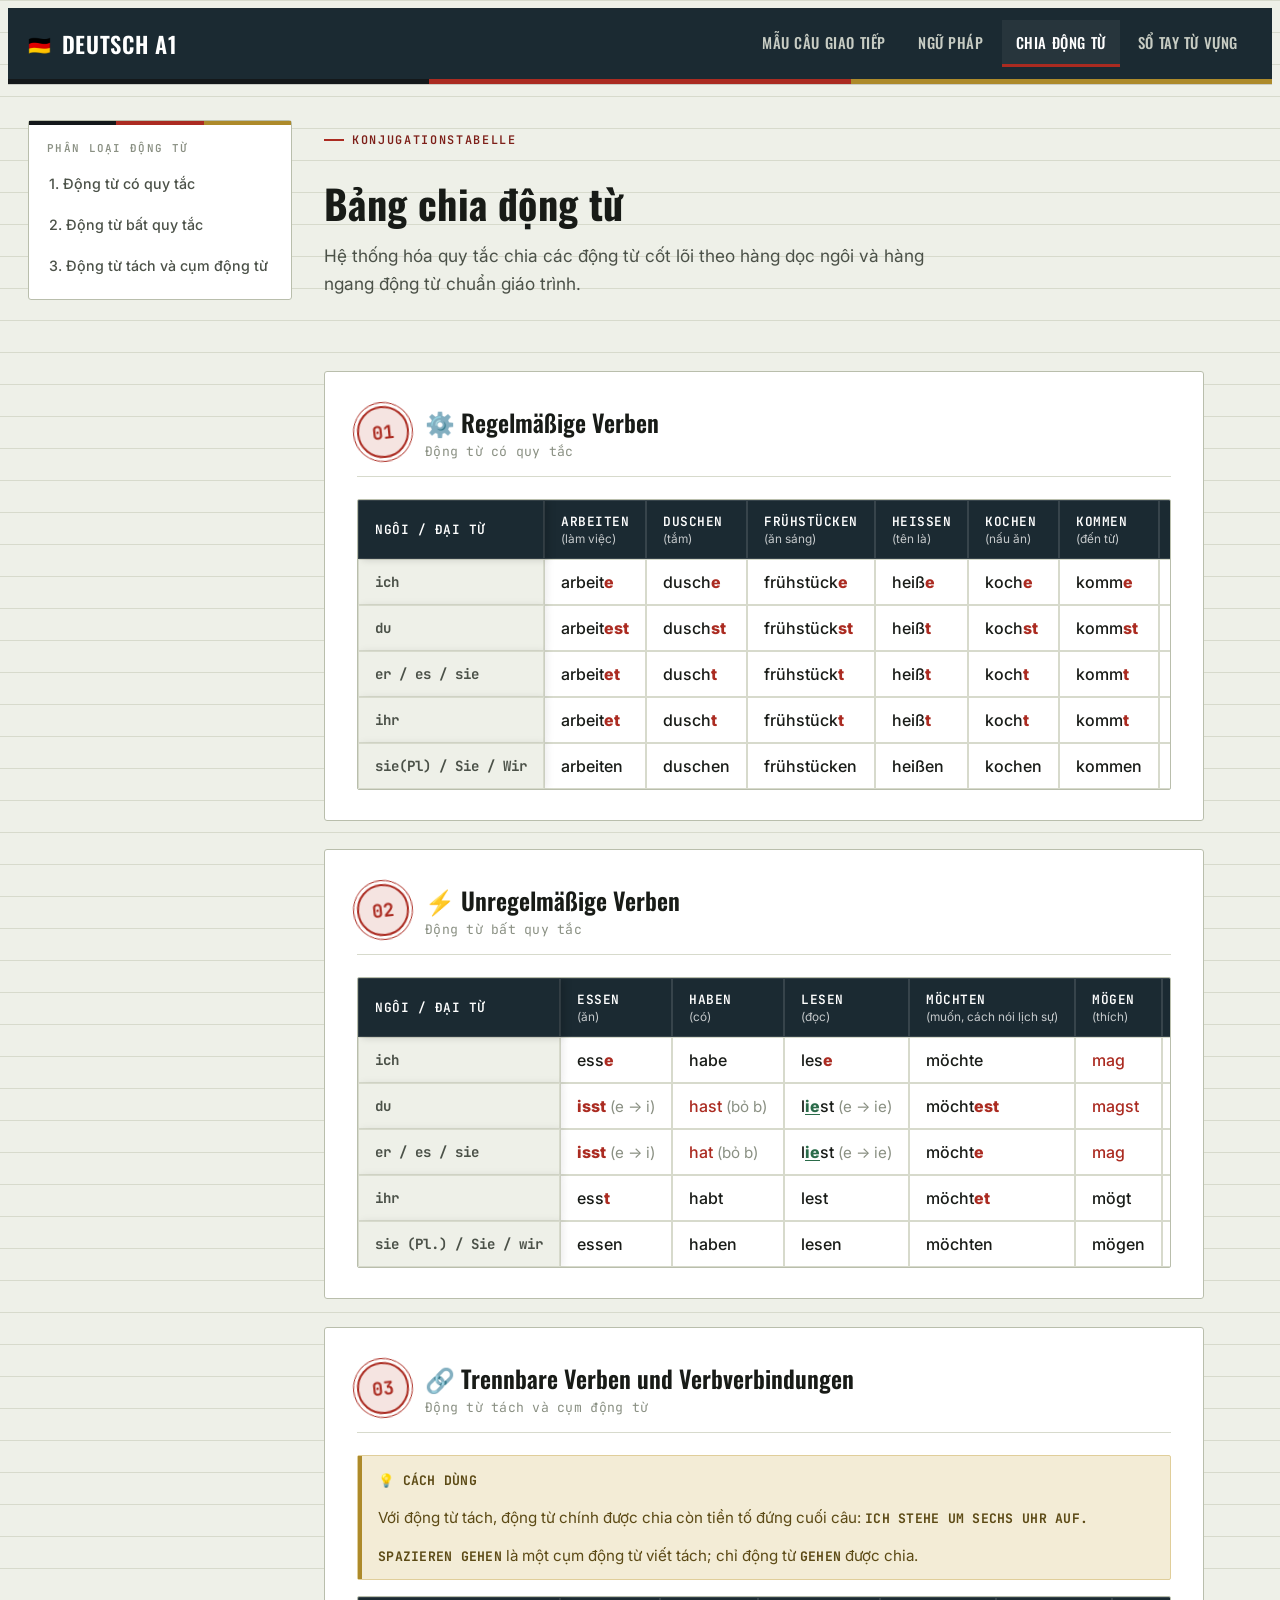
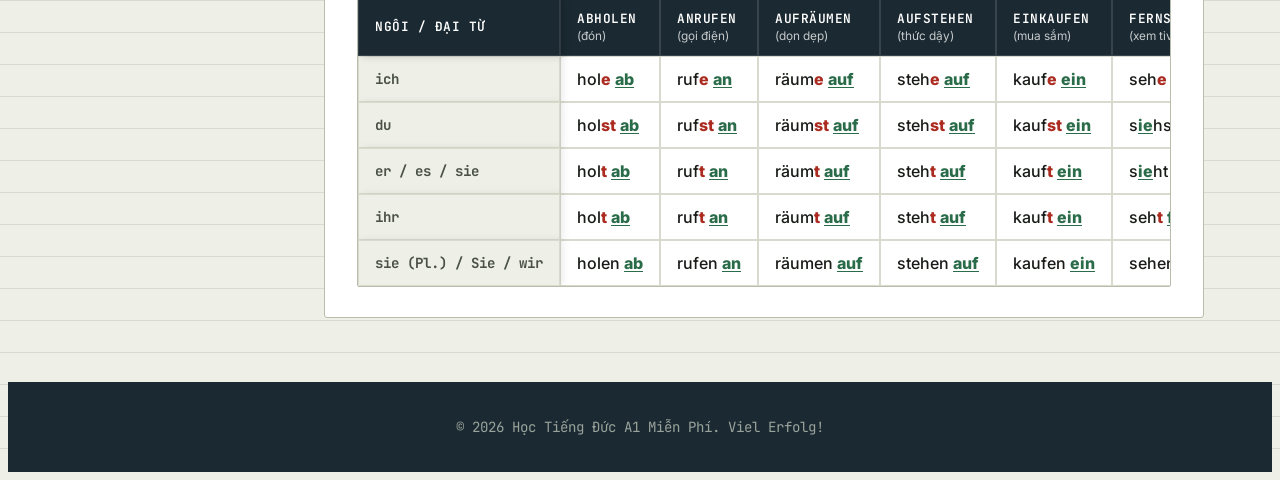
==== commit 66e2d2a2: "update 24/7/2024" ====
--- a/chia_dong_tu.html
+++ b/chia_dong_tu.html
@@ -61,6 +61,8 @@
                             <tr>
                                 <th>Ngôi / Đại từ</th>
                                 <th>arbeiten <span class="sub">(làm việc)</span></th>
+                                <th>duschen <span class="sub">(tắm)</span></th>
+                                <th>frühstücken <span class="sub">(ăn sáng)</span></th>
                                 <th>heißen <span class="sub">(tên là)</span></th>
                                 <th>kochen <span class="sub">(nấu ăn)</span></th>
                                 <th>kommen <span class="sub">(đến từ)</span></th>
@@ -76,6 +78,8 @@
                             <tr>
                                 <td class="rowhead">ich</td>
                                 <td>arbeit<span class="ending">e</span></td>
+                                <td>dusch<span class="ending">e</span></td>
+                                <td>frühstück<span class="ending">e</span></td>
                                 <td>heiß<span class="ending">e</span></td>
                                 <td>koch<span class="ending">e</span></td>
                                 <td>komm<span class="ending">e</span></td>
@@ -90,6 +94,8 @@
                             <tr>
                                 <td class="rowhead">du</td>
                                 <td>arbeit<span class="ending">est</span></td>
+                                <td>dusch<span class="ending">st</span></td>
+                                <td>frühstück<span class="ending">st</span></td>
                                 <td>heiß<span class="ending">t</span></td>
                                 <td>koch<span class="ending">st</span></td>
                                 <td>komm<span class="ending">st</span></td>
@@ -104,6 +110,8 @@
                             <tr>
                                 <td class="rowhead">er / es / sie</td>
                                 <td>arbeit<span class="ending">et</span></td>
+                                <td>dusch<span class="ending">t</span></td>
+                                <td>frühstück<span class="ending">t</span></td>
                                 <td>heiß<span class="ending">t</span></td>
                                 <td>koch<span class="ending">t</span></td>
                                 <td>komm<span class="ending">t</span></td>
@@ -118,6 +126,8 @@
                             <tr>
                                 <td class="rowhead">ihr</td>
                                 <td>arbeit<span class="ending">et</span></td>
+                                <td>dusch<span class="ending">t</span></td>
+                                <td>frühstück<span class="ending">t</span></td>
                                 <td>heiß<span class="ending">t</span></td>
                                 <td>koch<span class="ending">t</span></td>
                                 <td>komm<span class="ending">t</span></td>
@@ -132,6 +142,8 @@
                             <tr>
                                 <td class="rowhead">sie(Pl) / Sie / Wir</td>
                                 <td>arbeiten</td>
+                                <td>duschen</td>
+                                <td>frühstücken</td>
                                 <td>heißen</td>
                                 <td>kochen</td>
                                 <td>kommen</td>
@@ -171,6 +183,10 @@
                                 </th>
 
                                 <th>
+                                    lesen <span class="sub">(đọc)</span>
+                                </th>
+
+                                <th>
                                     möchten <span class="sub">(muốn, cách nói lịch sự)</span>
                                 </th>
 
@@ -183,11 +199,19 @@
                                 </th>
 
                                 <th>
+                                    schlafen <span class="sub">(ngủ)</span>
+                                </th>
+
+                                <th>
                                     sein <span class="sub">(thì, là, ở)</span>
                                 </th>
 
                                 <th>
                                     sprechen <span class="sub">(nói)</span>
+                                </th>
+
+                                <th>
+                                    treffen <span class="sub">(gặp)</span>
                                 </th>
                             </tr>
                         </thead>
@@ -198,11 +222,14 @@
 
                                 <td>ess<span class="ending">e</span></td>
                                 <td>habe</td>
+                                <td>les<span class="ending">e</span></td>
                                 <td>möchte</td>
                                 <td class="ending">mag</td>
                                 <td>nehm<span class="ending">e</span></td>
+                                <td>schlaf<span class="ending">e</span></td>
                                 <td class="ending">bin</td>
                                 <td>sprech<span class="ending">e</span></td>
+                                <td>treff<span class="ending">e</span></td>
                             </tr>
 
                             <tr>
@@ -218,6 +245,11 @@
                                     <span class="qa-note">(bỏ b)</span>
                                 </td>
 
+                                <td>
+                                    l<span class="ending-alt">ie</span>st
+                                    <span class="qa-note">(e → ie)</span>
+                                </td>
+
                                 <td>möcht<span class="ending">est</span></td>
                                 <td class="ending">magst</td>
 
@@ -226,10 +258,20 @@
                                     <span class="qa-note">(e → i, hm → mm)</span>
                                 </td>
 
+                                <td>
+                                    schl<span class="ending-alt">ä</span>fst
+                                    <span class="qa-note">(a → ä)</span>
+                                </td>
+
                                 <td class="ending">bist</td>
 
                                 <td>
                                     spr<span class="ending-alt">i</span>chst
+                                </td>
+
+                                <td>
+                                    tr<span class="ending-alt">i</span>ffst
+                                    <span class="qa-note">(e → i)</span>
                                 </td>
                             </tr>
 
@@ -246,6 +288,11 @@
                                     <span class="qa-note">(bỏ b)</span>
                                 </td>
 
+                                <td>
+                                    l<span class="ending-alt">ie</span>st
+                                    <span class="qa-note">(e → ie)</span>
+                                </td>
+
                                 <td>möcht<span class="ending">e</span></td>
                                 <td class="ending">mag</td>
 
@@ -254,10 +301,20 @@
                                     <span class="qa-note">(e → i, hm → mm)</span>
                                 </td>
 
+                                <td>
+                                    schl<span class="ending-alt">ä</span>ft
+                                    <span class="qa-note">(a → ä)</span>
+                                </td>
+
                                 <td class="ending">ist</td>
 
                                 <td>
                                     spr<span class="ending-alt">i</span>cht
+                                </td>
+
+                                <td>
+                                    tr<span class="ending-alt">i</span>fft
+                                    <span class="qa-note">(e → i)</span>
                                 </td>
                             </tr>
 
@@ -266,11 +323,14 @@
 
                                 <td>ess<span class="ending">t</span></td>
                                 <td>habt</td>
+                                <td>lest</td>
                                 <td>möcht<span class="ending">et</span></td>
                                 <td>mögt</td>
                                 <td>nehm<span class="ending">t</span></td>
+                                <td>schlaft</td>
                                 <td class="ending">seid</td>
                                 <td>sprech<span class="ending">t</span></td>
+                                <td>trefft</td>
                             </tr>
 
                             <tr>
@@ -278,11 +338,108 @@
 
                                 <td>essen</td>
                                 <td>haben</td>
+                                <td>lesen</td>
                                 <td>möchten</td>
                                 <td>mögen</td>
                                 <td>nehmen</td>
+                                <td>schlafen</td>
                                 <td class="ending">sind</td>
                                 <td>sprechen</td>
+                                <td>treffen</td>
+                            </tr>
+                        </tbody>
+                    </table>
+                </div>
+            </section>
+
+            <section id="separable-verbs" class="section-card">
+                <div class="section-head">
+                    <div class="stamp-mark">03</div>
+                    <div class="section-titles">
+                        <span class="section-title-de">🔗 Trennbare Verben und Verbverbindungen</span>
+                        <span class="section-title-vi">Động từ tách và cụm động từ</span>
+                    </div>
+                </div>
+
+                <div class="note-box" style="margin-bottom:16px;">
+                    <strong>💡 Cách dùng</strong><br><br>
+                    Với động từ tách, động từ chính được chia còn tiền tố đứng cuối câu:
+                    <strong>Ich stehe um sechs Uhr auf.</strong><br><br>
+                    <strong>spazieren gehen</strong> là một cụm động từ viết tách;
+                    chỉ động từ <strong>gehen</strong> được chia.
+                </div>
+
+                <p class="swipe-hint">↔ Vuốt ngang để xem đủ bảng</p>
+                <div class="table-wrap">
+                    <table class="data-table">
+                        <thead>
+                            <tr>
+                                <th>Ngôi / Đại từ</th>
+                                <th>abholen <span class="sub">(đón)</span></th>
+                                <th>anrufen <span class="sub">(gọi điện)</span></th>
+                                <th>aufräumen <span class="sub">(dọn dẹp)</span></th>
+                                <th>aufstehen <span class="sub">(thức dậy)</span></th>
+                                <th>einkaufen <span class="sub">(mua sắm)</span></th>
+                                <th>fernsehen <span class="sub">(xem tivi)</span></th>
+                                <th>rausgehen <span class="sub">(đi ra ngoài)</span></th>
+                                <th>spazieren gehen <span class="sub">(đi dạo)</span></th>
+                            </tr>
+                        </thead>
+                        <tbody>
+                            <tr>
+                                <td class="rowhead">ich</td>
+                                <td>hol<span class="ending">e</span> <span class="ending-alt">ab</span></td>
+                                <td>ruf<span class="ending">e</span> <span class="ending-alt">an</span></td>
+                                <td>räum<span class="ending">e</span> <span class="ending-alt">auf</span></td>
+                                <td>steh<span class="ending">e</span> <span class="ending-alt">auf</span></td>
+                                <td>kauf<span class="ending">e</span> <span class="ending-alt">ein</span></td>
+                                <td>seh<span class="ending">e</span> <span class="ending-alt">fern</span></td>
+                                <td>geh<span class="ending">e</span> <span class="ending-alt">raus</span></td>
+                                <td>geh<span class="ending">e</span> spazieren</td>
+                            </tr>
+                            <tr>
+                                <td class="rowhead">du</td>
+                                <td>hol<span class="ending">st</span> <span class="ending-alt">ab</span></td>
+                                <td>ruf<span class="ending">st</span> <span class="ending-alt">an</span></td>
+                                <td>räum<span class="ending">st</span> <span class="ending-alt">auf</span></td>
+                                <td>steh<span class="ending">st</span> <span class="ending-alt">auf</span></td>
+                                <td>kauf<span class="ending">st</span> <span class="ending-alt">ein</span></td>
+                                <td>s<span class="ending-alt">ie</span>hst <span class="ending-alt">fern</span></td>
+                                <td>geh<span class="ending">st</span> <span class="ending-alt">raus</span></td>
+                                <td>geh<span class="ending">st</span> spazieren</td>
+                            </tr>
+                            <tr>
+                                <td class="rowhead">er / es / sie</td>
+                                <td>hol<span class="ending">t</span> <span class="ending-alt">ab</span></td>
+                                <td>ruf<span class="ending">t</span> <span class="ending-alt">an</span></td>
+                                <td>räum<span class="ending">t</span> <span class="ending-alt">auf</span></td>
+                                <td>steh<span class="ending">t</span> <span class="ending-alt">auf</span></td>
+                                <td>kauf<span class="ending">t</span> <span class="ending-alt">ein</span></td>
+                                <td>s<span class="ending-alt">ie</span>ht <span class="ending-alt">fern</span></td>
+                                <td>geh<span class="ending">t</span> <span class="ending-alt">raus</span></td>
+                                <td>geh<span class="ending">t</span> spazieren</td>
+                            </tr>
+                            <tr>
+                                <td class="rowhead">ihr</td>
+                                <td>hol<span class="ending">t</span> <span class="ending-alt">ab</span></td>
+                                <td>ruf<span class="ending">t</span> <span class="ending-alt">an</span></td>
+                                <td>räum<span class="ending">t</span> <span class="ending-alt">auf</span></td>
+                                <td>steh<span class="ending">t</span> <span class="ending-alt">auf</span></td>
+                                <td>kauf<span class="ending">t</span> <span class="ending-alt">ein</span></td>
+                                <td>seh<span class="ending">t</span> <span class="ending-alt">fern</span></td>
+                                <td>geh<span class="ending">t</span> <span class="ending-alt">raus</span></td>
+                                <td>geh<span class="ending">t</span> spazieren</td>
+                            </tr>
+                            <tr>
+                                <td class="rowhead">sie (Pl.) / Sie / wir</td>
+                                <td>holen <span class="ending-alt">ab</span></td>
+                                <td>rufen <span class="ending-alt">an</span></td>
+                                <td>räumen <span class="ending-alt">auf</span></td>
+                                <td>stehen <span class="ending-alt">auf</span></td>
+                                <td>kaufen <span class="ending-alt">ein</span></td>
+                                <td>sehen <span class="ending-alt">fern</span></td>
+                                <td>gehen <span class="ending-alt">raus</span></td>
+                                <td>gehen spazieren</td>
                             </tr>
                         </tbody>
                     </table>
--- a/css/style.css
+++ b/css/style.css
@@ -679,7 +679,14 @@
 table.data-table thead tr {
   background: var(--navy);
 }
-
+table.data-table thead th:first-child {
+  position: sticky;
+  left: 0;
+  z-index: 30;
+  background: var(--navy);
+  background-clip: padding-box;
+  box-shadow: 4px 0 8px rgba(0, 0, 0, .18);
+}
 table.data-table th {
   color: #fff;
   font-family: var(--f-mono);
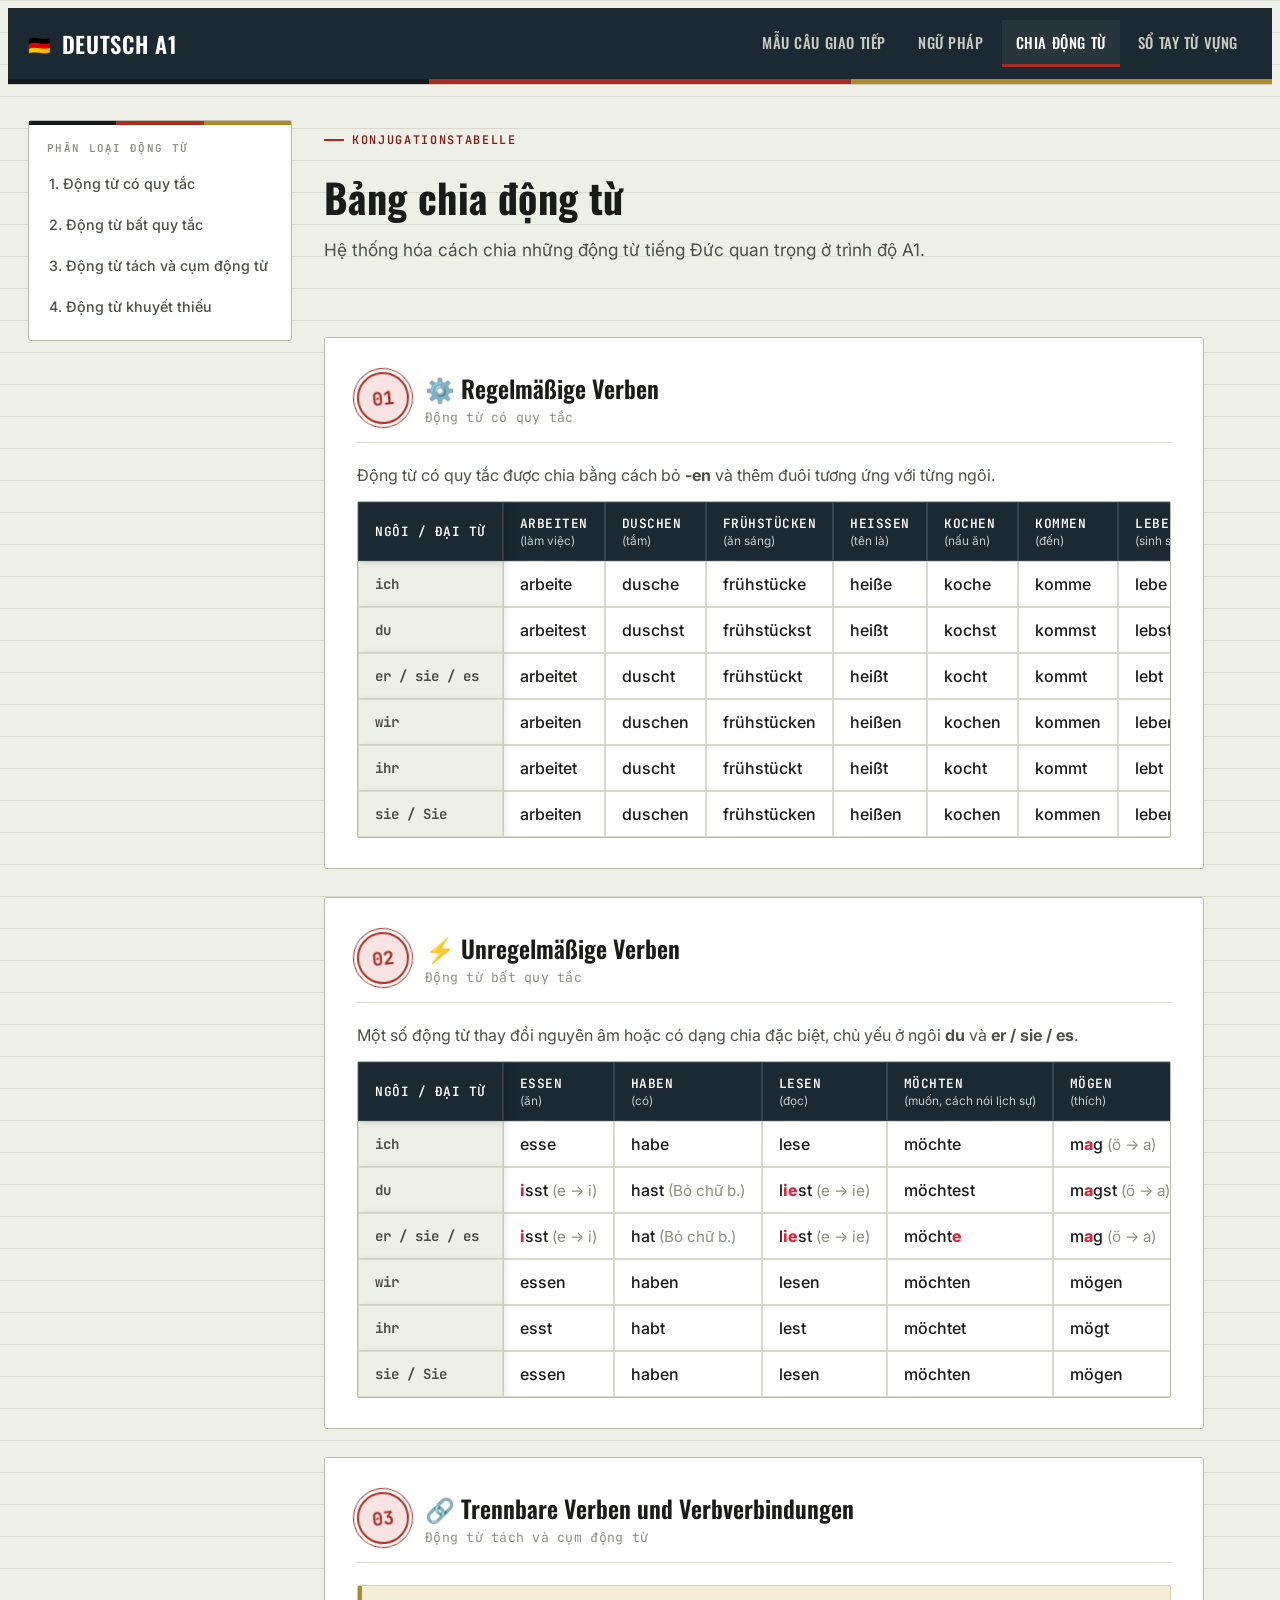
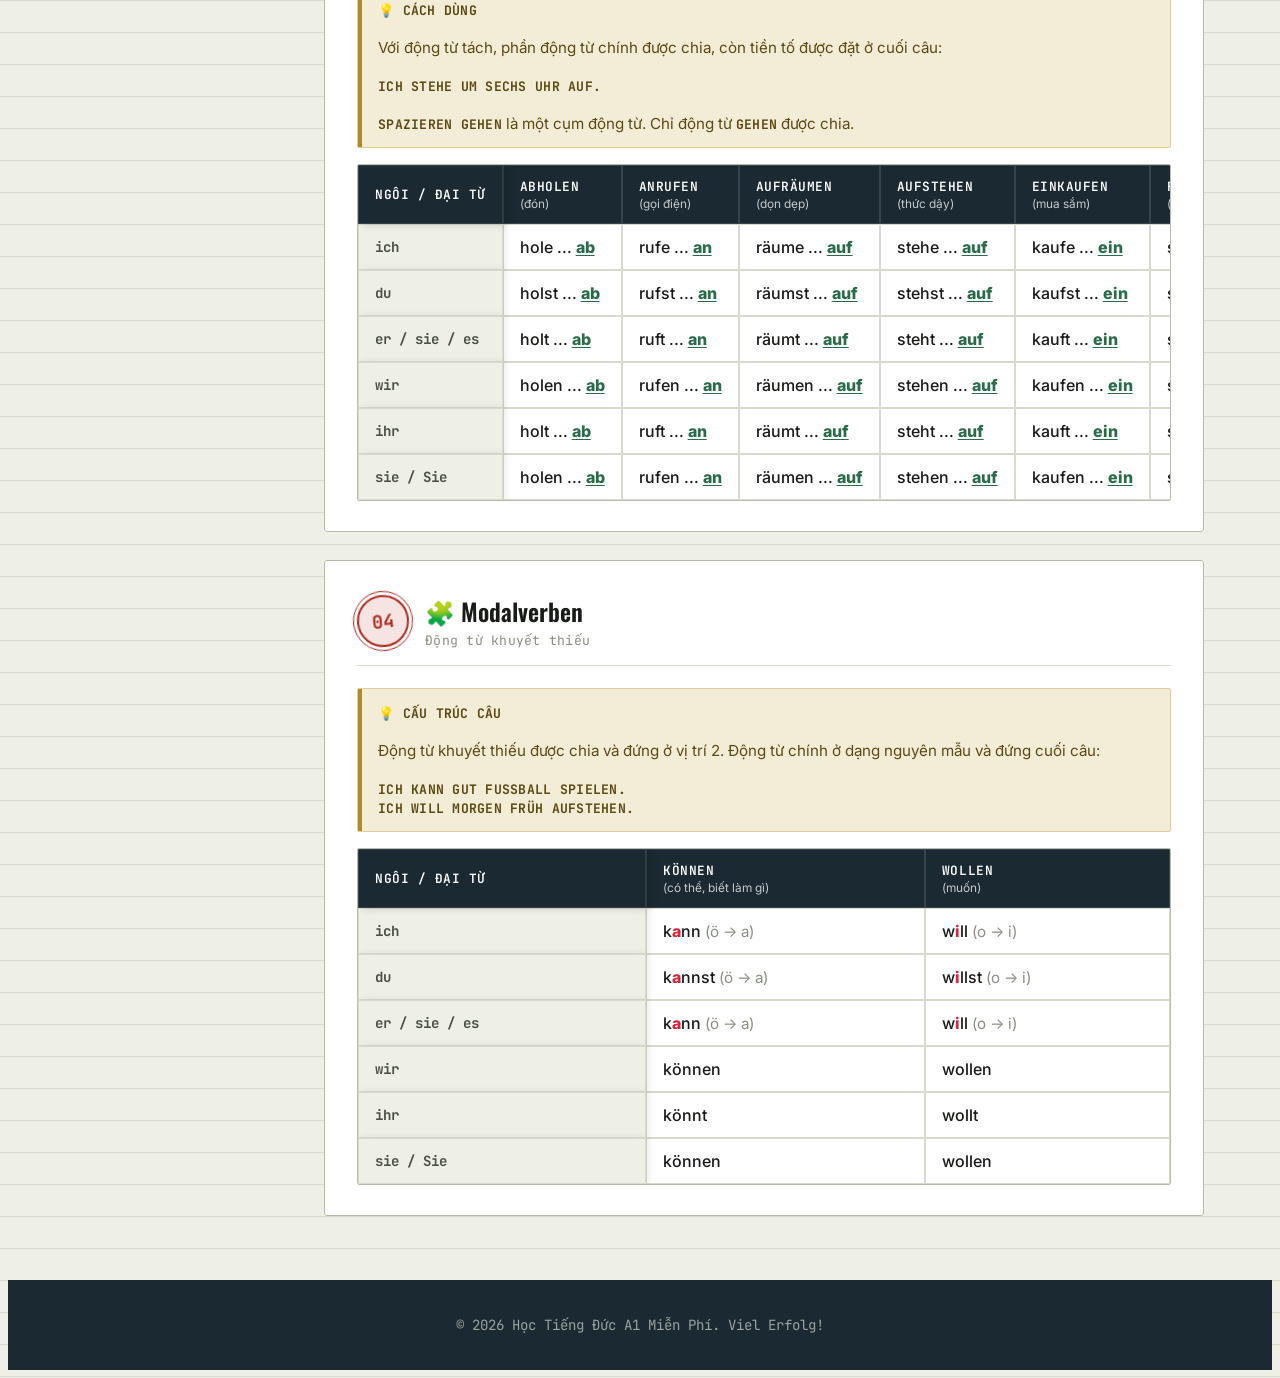
==== commit 8e74b2ad: "update 28/7/2026" ====
--- a/chia_dong_tu.html
+++ b/chia_dong_tu.html
@@ -3,8 +3,11 @@
 
 <head>
     <meta charset="UTF-8">
+
     <meta name="viewport" content="width=device-width, initial-scale=1.0">
+
     <title>Chia Động Từ Tiếng Đức A1</title>
+
     <link rel="stylesheet" href="css/style.css">
 </head>
 
@@ -14,436 +17,207 @@
         <div class="header-inner">
             <button class="sidebar-toggle" type="button" aria-label="Mở mục lục" aria-controls="page-sidebar"
                 aria-expanded="false">
-                <span class="sidebar-toggle-icon" aria-hidden="true"><span></span></span>
-                <span class="sidebar-toggle-text">Mục lục</span>
+                <span class="sidebar-toggle-icon" aria-hidden="true">
+                    <span></span>
+                </span>
+
+                <span class="sidebar-toggle-text">
+                    Mục lục
+                </span>
             </button>
-            <a href="index.html" class="logo"><span class="flag">🇩🇪</span> Deutsch A1</a>
+
+            <a href="index.html" class="logo">
+                <span class="flag">🇩🇪</span>
+                Deutsch A1
+            </a>
+
             <nav class="site-nav">
-                <a href="mau_cau.html" class="nav-link">Mẫu câu giao tiếp</a>
-                <a href="ngu_phap.html" class="nav-link">Ngữ pháp</a>
-                <a href="chia_dong_tu.html" class="nav-link active">Chia động từ</a>
-                <a href="so_tay_tu_vung.html" class="nav-link">Sổ tay từ vựng</a>
+                <a href="mau_cau.html" class="nav-link">
+                    Mẫu câu giao tiếp
+                </a>
+
+                <a href="ngu_phap.html" class="nav-link">
+                    Ngữ pháp
+                </a>
+
+                <a href="chia_dong_tu.html" class="nav-link active">
+                    Chia động từ
+                </a>
+
+                <a href="so_tay_tu_vung.html" class="nav-link">
+                    Sổ tay từ vựng
+                </a>
             </nav>
         </div>
+
         <div class="stripe"></div>
     </header>
 
     <div class="shell">
 
         <aside class="sidebar" id="page-sidebar" aria-label="Mục lục trang" aria-hidden="true">
-            <button class="sidebar-close" type="button" aria-label="Đóng mục lục">×</button>
+            <button class="sidebar-close" type="button" aria-label="Đóng mục lục">
+                ×
+            </button>
+
             <details class="sidebar-panel" open>
-                <summary class="sidebar-title">Phân loại động từ</summary>
+                <summary class="sidebar-title">
+                    Phân loại động từ
+                </summary>
+
                 <nav class="sidebar-nav" id="auto-sidebar"></nav>
             </details>
         </aside>
 
         <main class="content-main">
+
             <div class="page-intro">
-                <p class="page-eyebrow">Konjugationstabelle</p>
-                <h2 class="page-title">Bảng chia động từ</h2>
-                <p class="page-sub">Hệ thống hóa quy tắc chia các động từ cốt lõi theo hàng dọc ngôi và hàng ngang động
-                    từ chuẩn giáo trình.</p>
+                <p class="page-eyebrow">
+                    Konjugationstabelle
+                </p>
+
+                <h1 class="page-title">
+                    Bảng chia động từ
+                </h1>
+
+                <p class="page-sub">
+                    Hệ thống hóa cách chia những động từ tiếng Đức
+                    quan trọng ở trình độ A1.
+                </p>
             </div>
 
+            <!-- 1. Động từ có quy tắc -->
             <section id="regular-verbs" class="section-card">
                 <div class="section-head">
                     <div class="stamp-mark">01</div>
-                    <div class="section-titles">
-                        <span class="section-title-de">⚙️ Regelmäßige Verben</span>
-                        <span class="section-title-vi">Động từ có quy tắc</span>
-                    </div>
-                </div>
-                <p class="swipe-hint">↔ Vuốt ngang để xem đủ bảng</p>
-                <div class="table-wrap">
-                    <table class="data-table">
-                        <thead>
-                            <tr>
-                                <th>Ngôi / Đại từ</th>
-                                <th>arbeiten <span class="sub">(làm việc)</span></th>
-                                <th>duschen <span class="sub">(tắm)</span></th>
-                                <th>frühstücken <span class="sub">(ăn sáng)</span></th>
-                                <th>heißen <span class="sub">(tên là)</span></th>
-                                <th>kochen <span class="sub">(nấu ăn)</span></th>
-                                <th>kommen <span class="sub">(đến từ)</span></th>
-                                <th>leben <span class="sub">(sinh sống)</span></th>
-                                <th>machen <span class="sub">(làm)</span></th>
-                                <th>spielen <span class="sub">(chơi)</span></th>
-                                <th>suchen <span class="sub">(tìm kiếm)</span></th>
-                                <th>trinken <span class="sub">(uống)</span></th>
-                                <th>wohnen <span class="sub">(sống, trú ngụ)</span></th>
-                            </tr>
-                        </thead>
-                        <tbody>
-                            <tr>
-                                <td class="rowhead">ich</td>
-                                <td>arbeit<span class="ending">e</span></td>
-                                <td>dusch<span class="ending">e</span></td>
-                                <td>frühstück<span class="ending">e</span></td>
-                                <td>heiß<span class="ending">e</span></td>
-                                <td>koch<span class="ending">e</span></td>
-                                <td>komm<span class="ending">e</span></td>
-                                <td>leb<span class="ending">e</span></td>
-                                <td>mach<span class="ending">e</span></td>
-                                <td>spiel<span class="ending">e</span></td>
-                                <td>such<span class="ending">e</span></td>
-                                <td>trink<span class="ending">e</span></td>
-                                <td>wohn<span class="ending">e</span></td>
-                            </tr>
-
-                            <tr>
-                                <td class="rowhead">du</td>
-                                <td>arbeit<span class="ending">est</span></td>
-                                <td>dusch<span class="ending">st</span></td>
-                                <td>frühstück<span class="ending">st</span></td>
-                                <td>heiß<span class="ending">t</span></td>
-                                <td>koch<span class="ending">st</span></td>
-                                <td>komm<span class="ending">st</span></td>
-                                <td>leb<span class="ending">st</span></td>
-                                <td>mach<span class="ending">st</span></td>
-                                <td>spiel<span class="ending">st</span></td>
-                                <td>such<span class="ending">st</span></td>
-                                <td>trink<span class="ending">st</span></td>
-                                <td>wohn<span class="ending">st</span></td>
-                            </tr>
-
-                            <tr>
-                                <td class="rowhead">er / es / sie</td>
-                                <td>arbeit<span class="ending">et</span></td>
-                                <td>dusch<span class="ending">t</span></td>
-                                <td>frühstück<span class="ending">t</span></td>
-                                <td>heiß<span class="ending">t</span></td>
-                                <td>koch<span class="ending">t</span></td>
-                                <td>komm<span class="ending">t</span></td>
-                                <td>leb<span class="ending">t</span></td>
-                                <td>mach<span class="ending">t</span></td>
-                                <td>spiel<span class="ending">t</span></td>
-                                <td>such<span class="ending">t</span></td>
-                                <td>trink<span class="ending">t</span></td>
-                                <td>wohn<span class="ending">t</span></td>
-                            </tr>
-
-                            <tr>
-                                <td class="rowhead">ihr</td>
-                                <td>arbeit<span class="ending">et</span></td>
-                                <td>dusch<span class="ending">t</span></td>
-                                <td>frühstück<span class="ending">t</span></td>
-                                <td>heiß<span class="ending">t</span></td>
-                                <td>koch<span class="ending">t</span></td>
-                                <td>komm<span class="ending">t</span></td>
-                                <td>leb<span class="ending">t</span></td>
-                                <td>mach<span class="ending">t</span></td>
-                                <td>spiel<span class="ending">t</span></td>
-                                <td>such<span class="ending">t</span></td>
-                                <td>trink<span class="ending">t</span></td>
-                                <td>wohn<span class="ending">t</span></td>
-                            </tr>
-
-                            <tr>
-                                <td class="rowhead">sie(Pl) / Sie / Wir</td>
-                                <td>arbeiten</td>
-                                <td>duschen</td>
-                                <td>frühstücken</td>
-                                <td>heißen</td>
-                                <td>kochen</td>
-                                <td>kommen</td>
-                                <td>leben</td>
-                                <td>machen</td>
-                                <td>spielen</td>
-                                <td>suchen</td>
-                                <td>trinken</td>
-                                <td>wohnen</td>
-                            </tr>
-                        </tbody>
-                    </table>
-                </div>
-            </section>
-
+
+                    <div class="section-titles">
+                        <span class="section-title-de">
+                            ⚙️ Regelmäßige Verben
+                        </span>
+
+                        <span class="section-title-vi">
+                            Động từ có quy tắc
+                        </span>
+                    </div>
+                </div>
+
+                <p style="color:var(--ink-soft); margin-bottom:16px;">
+                    Động từ có quy tắc được chia bằng cách bỏ
+                    <strong>-en</strong> và thêm đuôi tương ứng với từng ngôi.
+                </p>
+
+                <p class="swipe-hint">
+                    ↔ Vuốt ngang để xem đủ bảng
+                </p>
+
+                <div class="table-wrap" data-verb-category="regular"></div>
+            </section>
+
+            <!-- 2. Động từ bất quy tắc -->
             <section id="irregular-verbs" class="section-card">
                 <div class="section-head">
                     <div class="stamp-mark">02</div>
-                    <div class="section-titles">
-                        <span class="section-title-de">⚡ Unregelmäßige Verben</span>
-                        <span class="section-title-vi">Động từ bất quy tắc</span>
-                    </div>
-                </div>
-                <p class="swipe-hint">↔ Vuốt ngang để xem đủ bảng</p>
-                <div class="table-wrap">
-                    <table class="data-table">
-                        <thead>
-                            <tr>
-                                <th>Ngôi / Đại từ</th>
-
-                                <th>
-                                    essen <span class="sub">(ăn)</span>
-                                </th>
-
-                                <th>
-                                    haben <span class="sub">(có)</span>
-                                </th>
-
-                                <th>
-                                    lesen <span class="sub">(đọc)</span>
-                                </th>
-
-                                <th>
-                                    möchten <span class="sub">(muốn, cách nói lịch sự)</span>
-                                </th>
-
-                                <th>
-                                    mögen <span class="sub">(thích)</span>
-                                </th>
-
-                                <th>
-                                    nehmen <span class="sub">(lấy)</span>
-                                </th>
-
-                                <th>
-                                    schlafen <span class="sub">(ngủ)</span>
-                                </th>
-
-                                <th>
-                                    sein <span class="sub">(thì, là, ở)</span>
-                                </th>
-
-                                <th>
-                                    sprechen <span class="sub">(nói)</span>
-                                </th>
-
-                                <th>
-                                    treffen <span class="sub">(gặp)</span>
-                                </th>
-                            </tr>
-                        </thead>
-
-                        <tbody>
-                            <tr>
-                                <td class="rowhead">ich</td>
-
-                                <td>ess<span class="ending">e</span></td>
-                                <td>habe</td>
-                                <td>les<span class="ending">e</span></td>
-                                <td>möchte</td>
-                                <td class="ending">mag</td>
-                                <td>nehm<span class="ending">e</span></td>
-                                <td>schlaf<span class="ending">e</span></td>
-                                <td class="ending">bin</td>
-                                <td>sprech<span class="ending">e</span></td>
-                                <td>treff<span class="ending">e</span></td>
-                            </tr>
-
-                            <tr>
-                                <td class="rowhead">du</td>
-
-                                <td>
-                                    <span class="ending">isst</span>
-                                    <span class="qa-note">(e → i)</span>
-                                </td>
-
-                                <td class="ending">
-                                    hast
-                                    <span class="qa-note">(bỏ b)</span>
-                                </td>
-
-                                <td>
-                                    l<span class="ending-alt">ie</span>st
-                                    <span class="qa-note">(e → ie)</span>
-                                </td>
-
-                                <td>möcht<span class="ending">est</span></td>
-                                <td class="ending">magst</td>
-
-                                <td>
-                                    n<span class="ending-alt">i</span>mmst
-                                    <span class="qa-note">(e → i, hm → mm)</span>
-                                </td>
-
-                                <td>
-                                    schl<span class="ending-alt">ä</span>fst
-                                    <span class="qa-note">(a → ä)</span>
-                                </td>
-
-                                <td class="ending">bist</td>
-
-                                <td>
-                                    spr<span class="ending-alt">i</span>chst
-                                </td>
-
-                                <td>
-                                    tr<span class="ending-alt">i</span>ffst
-                                    <span class="qa-note">(e → i)</span>
-                                </td>
-                            </tr>
-
-                            <tr>
-                                <td class="rowhead">er / es / sie</td>
-
-                                <td>
-                                    <span class="ending">isst</span>
-                                    <span class="qa-note">(e → i)</span>
-                                </td>
-
-                                <td class="ending">
-                                    hat
-                                    <span class="qa-note">(bỏ b)</span>
-                                </td>
-
-                                <td>
-                                    l<span class="ending-alt">ie</span>st
-                                    <span class="qa-note">(e → ie)</span>
-                                </td>
-
-                                <td>möcht<span class="ending">e</span></td>
-                                <td class="ending">mag</td>
-
-                                <td>
-                                    n<span class="ending-alt">i</span>mmt
-                                    <span class="qa-note">(e → i, hm → mm)</span>
-                                </td>
-
-                                <td>
-                                    schl<span class="ending-alt">ä</span>ft
-                                    <span class="qa-note">(a → ä)</span>
-                                </td>
-
-                                <td class="ending">ist</td>
-
-                                <td>
-                                    spr<span class="ending-alt">i</span>cht
-                                </td>
-
-                                <td>
-                                    tr<span class="ending-alt">i</span>fft
-                                    <span class="qa-note">(e → i)</span>
-                                </td>
-                            </tr>
-
-                            <tr>
-                                <td class="rowhead">ihr</td>
-
-                                <td>ess<span class="ending">t</span></td>
-                                <td>habt</td>
-                                <td>lest</td>
-                                <td>möcht<span class="ending">et</span></td>
-                                <td>mögt</td>
-                                <td>nehm<span class="ending">t</span></td>
-                                <td>schlaft</td>
-                                <td class="ending">seid</td>
-                                <td>sprech<span class="ending">t</span></td>
-                                <td>trefft</td>
-                            </tr>
-
-                            <tr>
-                                <td class="rowhead">sie (Pl.) / Sie / wir</td>
-
-                                <td>essen</td>
-                                <td>haben</td>
-                                <td>lesen</td>
-                                <td>möchten</td>
-                                <td>mögen</td>
-                                <td>nehmen</td>
-                                <td>schlafen</td>
-                                <td class="ending">sind</td>
-                                <td>sprechen</td>
-                                <td>treffen</td>
-                            </tr>
-                        </tbody>
-                    </table>
-                </div>
-            </section>
-
+
+                    <div class="section-titles">
+                        <span class="section-title-de">
+                            ⚡ Unregelmäßige Verben
+                        </span>
+
+                        <span class="section-title-vi">
+                            Động từ bất quy tắc
+                        </span>
+                    </div>
+                </div>
+
+                <p style="color:var(--ink-soft); margin-bottom:16px;">
+                    Một số động từ thay đổi nguyên âm hoặc có dạng chia
+                    đặc biệt, chủ yếu ở ngôi <strong>du</strong> và
+                    <strong>er / sie / es</strong>.
+                </p>
+
+                <p class="swipe-hint">
+                    ↔ Vuốt ngang để xem đủ bảng
+                </p>
+
+                <div class="table-wrap" data-verb-category="irregular"></div>
+            </section>
+
+            <!-- 3. Động từ tách -->
             <section id="separable-verbs" class="section-card">
                 <div class="section-head">
                     <div class="stamp-mark">03</div>
-                    <div class="section-titles">
-                        <span class="section-title-de">🔗 Trennbare Verben und Verbverbindungen</span>
-                        <span class="section-title-vi">Động từ tách và cụm động từ</span>
+
+                    <div class="section-titles">
+                        <span class="section-title-de">
+                            🔗 Trennbare Verben und Verbverbindungen
+                        </span>
+
+                        <span class="section-title-vi">
+                            Động từ tách và cụm động từ
+                        </span>
                     </div>
                 </div>
 
                 <div class="note-box" style="margin-bottom:16px;">
                     <strong>💡 Cách dùng</strong><br><br>
-                    Với động từ tách, động từ chính được chia còn tiền tố đứng cuối câu:
-                    <strong>Ich stehe um sechs Uhr auf.</strong><br><br>
-                    <strong>spazieren gehen</strong> là một cụm động từ viết tách;
-                    chỉ động từ <strong>gehen</strong> được chia.
-                </div>
-
-                <p class="swipe-hint">↔ Vuốt ngang để xem đủ bảng</p>
-                <div class="table-wrap">
-                    <table class="data-table">
-                        <thead>
-                            <tr>
-                                <th>Ngôi / Đại từ</th>
-                                <th>abholen <span class="sub">(đón)</span></th>
-                                <th>anrufen <span class="sub">(gọi điện)</span></th>
-                                <th>aufräumen <span class="sub">(dọn dẹp)</span></th>
-                                <th>aufstehen <span class="sub">(thức dậy)</span></th>
-                                <th>einkaufen <span class="sub">(mua sắm)</span></th>
-                                <th>fernsehen <span class="sub">(xem tivi)</span></th>
-                                <th>rausgehen <span class="sub">(đi ra ngoài)</span></th>
-                                <th>spazieren gehen <span class="sub">(đi dạo)</span></th>
-                            </tr>
-                        </thead>
-                        <tbody>
-                            <tr>
-                                <td class="rowhead">ich</td>
-                                <td>hol<span class="ending">e</span> <span class="ending-alt">ab</span></td>
-                                <td>ruf<span class="ending">e</span> <span class="ending-alt">an</span></td>
-                                <td>räum<span class="ending">e</span> <span class="ending-alt">auf</span></td>
-                                <td>steh<span class="ending">e</span> <span class="ending-alt">auf</span></td>
-                                <td>kauf<span class="ending">e</span> <span class="ending-alt">ein</span></td>
-                                <td>seh<span class="ending">e</span> <span class="ending-alt">fern</span></td>
-                                <td>geh<span class="ending">e</span> <span class="ending-alt">raus</span></td>
-                                <td>geh<span class="ending">e</span> spazieren</td>
-                            </tr>
-                            <tr>
-                                <td class="rowhead">du</td>
-                                <td>hol<span class="ending">st</span> <span class="ending-alt">ab</span></td>
-                                <td>ruf<span class="ending">st</span> <span class="ending-alt">an</span></td>
-                                <td>räum<span class="ending">st</span> <span class="ending-alt">auf</span></td>
-                                <td>steh<span class="ending">st</span> <span class="ending-alt">auf</span></td>
-                                <td>kauf<span class="ending">st</span> <span class="ending-alt">ein</span></td>
-                                <td>s<span class="ending-alt">ie</span>hst <span class="ending-alt">fern</span></td>
-                                <td>geh<span class="ending">st</span> <span class="ending-alt">raus</span></td>
-                                <td>geh<span class="ending">st</span> spazieren</td>
-                            </tr>
-                            <tr>
-                                <td class="rowhead">er / es / sie</td>
-                                <td>hol<span class="ending">t</span> <span class="ending-alt">ab</span></td>
-                                <td>ruf<span class="ending">t</span> <span class="ending-alt">an</span></td>
-                                <td>räum<span class="ending">t</span> <span class="ending-alt">auf</span></td>
-                                <td>steh<span class="ending">t</span> <span class="ending-alt">auf</span></td>
-                                <td>kauf<span class="ending">t</span> <span class="ending-alt">ein</span></td>
-                                <td>s<span class="ending-alt">ie</span>ht <span class="ending-alt">fern</span></td>
-                                <td>geh<span class="ending">t</span> <span class="ending-alt">raus</span></td>
-                                <td>geh<span class="ending">t</span> spazieren</td>
-                            </tr>
-                            <tr>
-                                <td class="rowhead">ihr</td>
-                                <td>hol<span class="ending">t</span> <span class="ending-alt">ab</span></td>
-                                <td>ruf<span class="ending">t</span> <span class="ending-alt">an</span></td>
-                                <td>räum<span class="ending">t</span> <span class="ending-alt">auf</span></td>
-                                <td>steh<span class="ending">t</span> <span class="ending-alt">auf</span></td>
-                                <td>kauf<span class="ending">t</span> <span class="ending-alt">ein</span></td>
-                                <td>seh<span class="ending">t</span> <span class="ending-alt">fern</span></td>
-                                <td>geh<span class="ending">t</span> <span class="ending-alt">raus</span></td>
-                                <td>geh<span class="ending">t</span> spazieren</td>
-                            </tr>
-                            <tr>
-                                <td class="rowhead">sie (Pl.) / Sie / wir</td>
-                                <td>holen <span class="ending-alt">ab</span></td>
-                                <td>rufen <span class="ending-alt">an</span></td>
-                                <td>räumen <span class="ending-alt">auf</span></td>
-                                <td>stehen <span class="ending-alt">auf</span></td>
-                                <td>kaufen <span class="ending-alt">ein</span></td>
-                                <td>sehen <span class="ending-alt">fern</span></td>
-                                <td>gehen <span class="ending-alt">raus</span></td>
-                                <td>gehen spazieren</td>
-                            </tr>
-                        </tbody>
-                    </table>
-                </div>
+
+                    Với động từ tách, phần động từ chính được chia,
+                    còn tiền tố được đặt ở cuối câu:<br><br>
+
+                    <strong>
+                        Ich stehe um sechs Uhr auf.
+                    </strong>
+                    <br><br>
+
+                    <strong>spazieren gehen</strong> là một cụm động từ.
+                    Chỉ động từ <strong>gehen</strong> được chia.
+                </div>
+
+                <p class="swipe-hint">
+                    ↔ Vuốt ngang để xem đủ bảng
+                </p>
+
+                <div class="table-wrap" data-verb-category="separable"></div>
+            </section>
+
+            <!-- 4. Động từ khuyết thiếu -->
+            <section id="modal-verbs" class="section-card">
+                <div class="section-head">
+                    <div class="stamp-mark">04</div>
+
+                    <div class="section-titles">
+                        <span class="section-title-de">
+                            🧩 Modalverben
+                        </span>
+
+                        <span class="section-title-vi">
+                            Động từ khuyết thiếu
+                        </span>
+                    </div>
+                </div>
+
+                <div class="note-box" style="margin-bottom:16px;">
+                    <strong>💡 Cấu trúc câu</strong><br><br>
+
+                    Động từ khuyết thiếu được chia và đứng ở vị trí 2.
+                    Động từ chính ở dạng nguyên mẫu và đứng cuối câu:<br><br>
+
+                    <strong>
+                        Ich kann gut Fußball spielen.
+                    </strong>
+                    <br>
+
+                    <strong>
+                        Ich will morgen früh aufstehen.
+                    </strong>
+                </div>
+
+                <p class="swipe-hint">
+                    ↔ Vuốt ngang để xem đủ bảng
+                </p>
+
+                <div class="table-wrap" data-verb-category="modal"></div>
             </section>
 
         </main>
@@ -451,12 +225,21 @@
 
     <button class="sidebar-overlay" type="button" aria-label="Đóng mục lục" tabindex="-1"></button>
 
-    <a href="#top" class="to-top" aria-label="Về đầu trang">↑</a>
+    <a href="#top" class="to-top" aria-label="Về đầu trang">
+        ↑
+    </a>
 
     <footer class="site-footer">
-        <p>© 2026 Học Tiếng Đức A1 Miễn Phí. Viel Erfolg!</p>
+        <p>
+            © 2026 Học Tiếng Đức A1 Miễn Phí.
+            Viel Erfolg!
+        </p>
     </footer>
+
+    <!-- Phải tải dữ liệu trước main.js -->
+    <script src="js/dong_tu.js"></script>
     <script src="js/main.js"></script>
+
 </body>
 
 </html>
--- a/css/style.css
+++ b/css/style.css
@@ -1868,4 +1868,12 @@
   .vocab-page .word-section + .word-section {
     margin-top: 28px;
   }
+}
+/* Phần nguyên âm hoặc thân động từ bị biến đổi */
+.changed-part {
+    display: inline;
+    margin: 0;
+    padding: 0;
+    color: #d7263d;
+    font-weight: 800;
 }
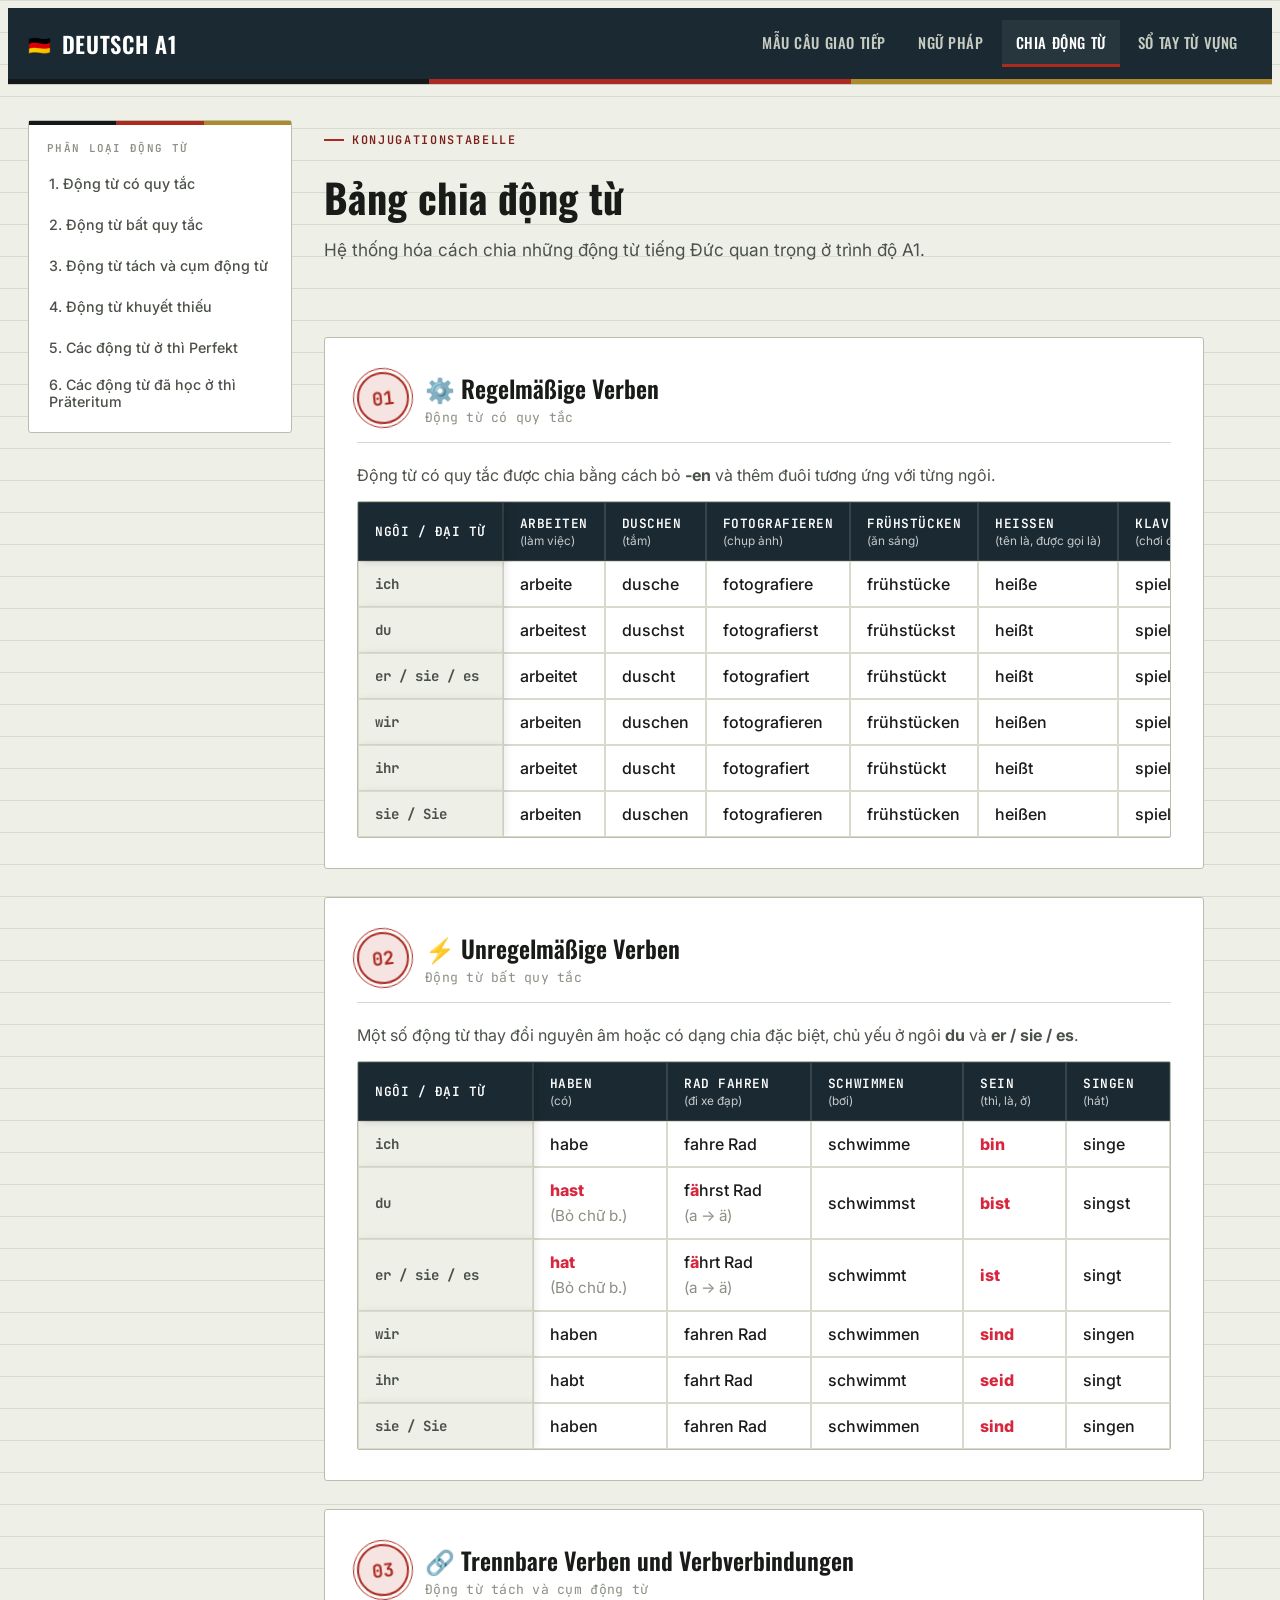
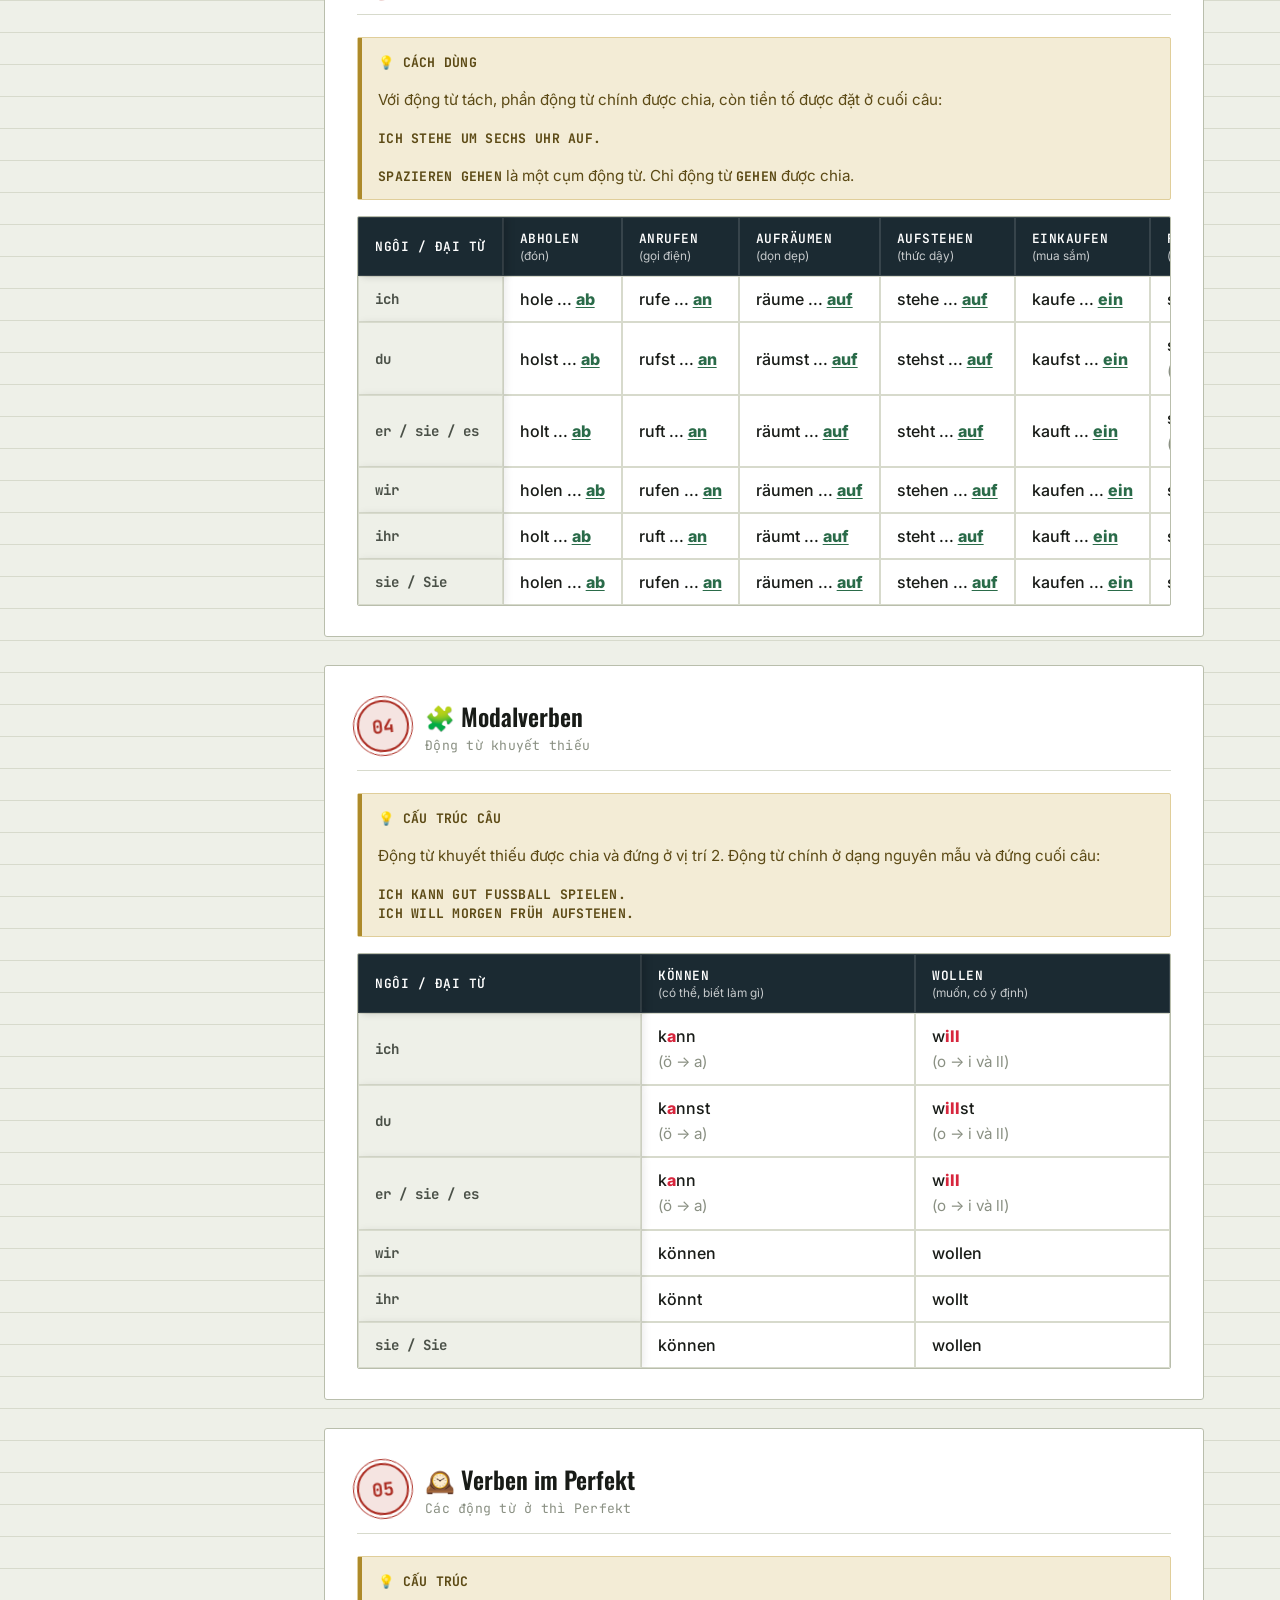
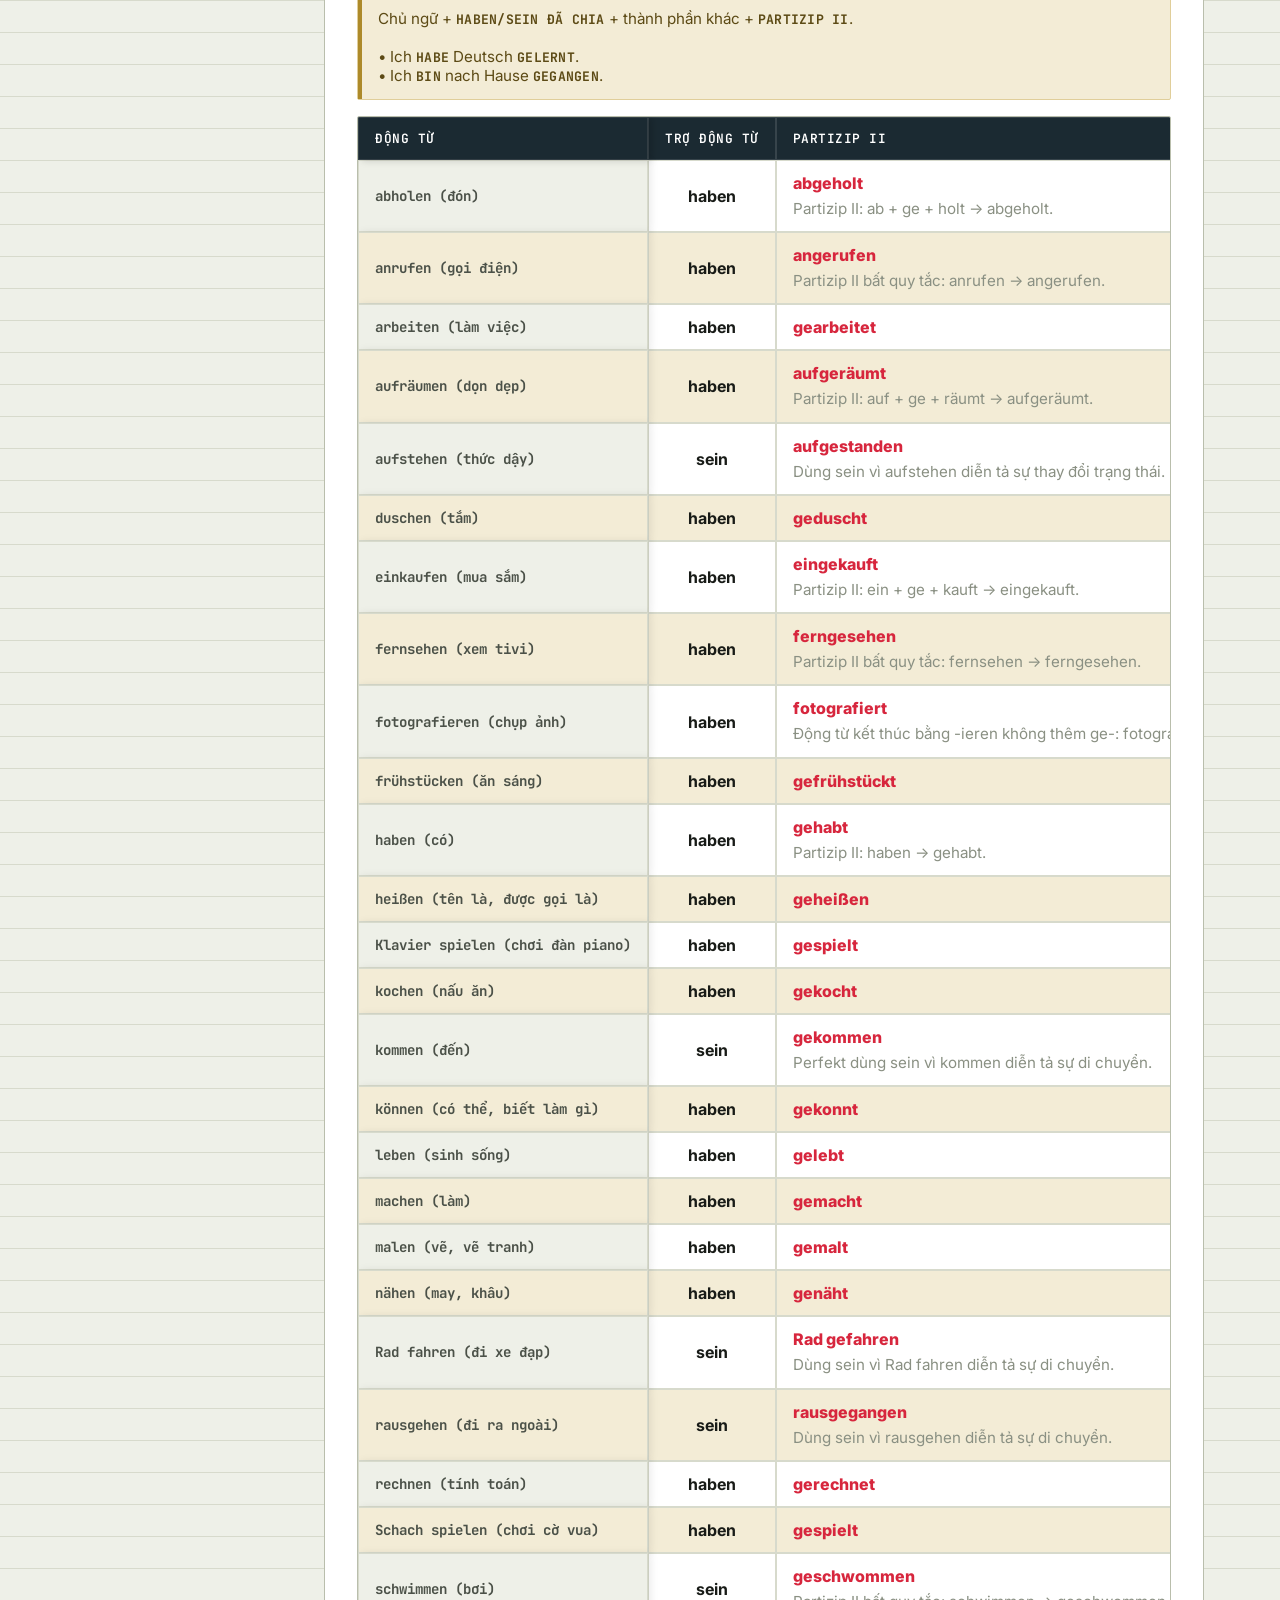
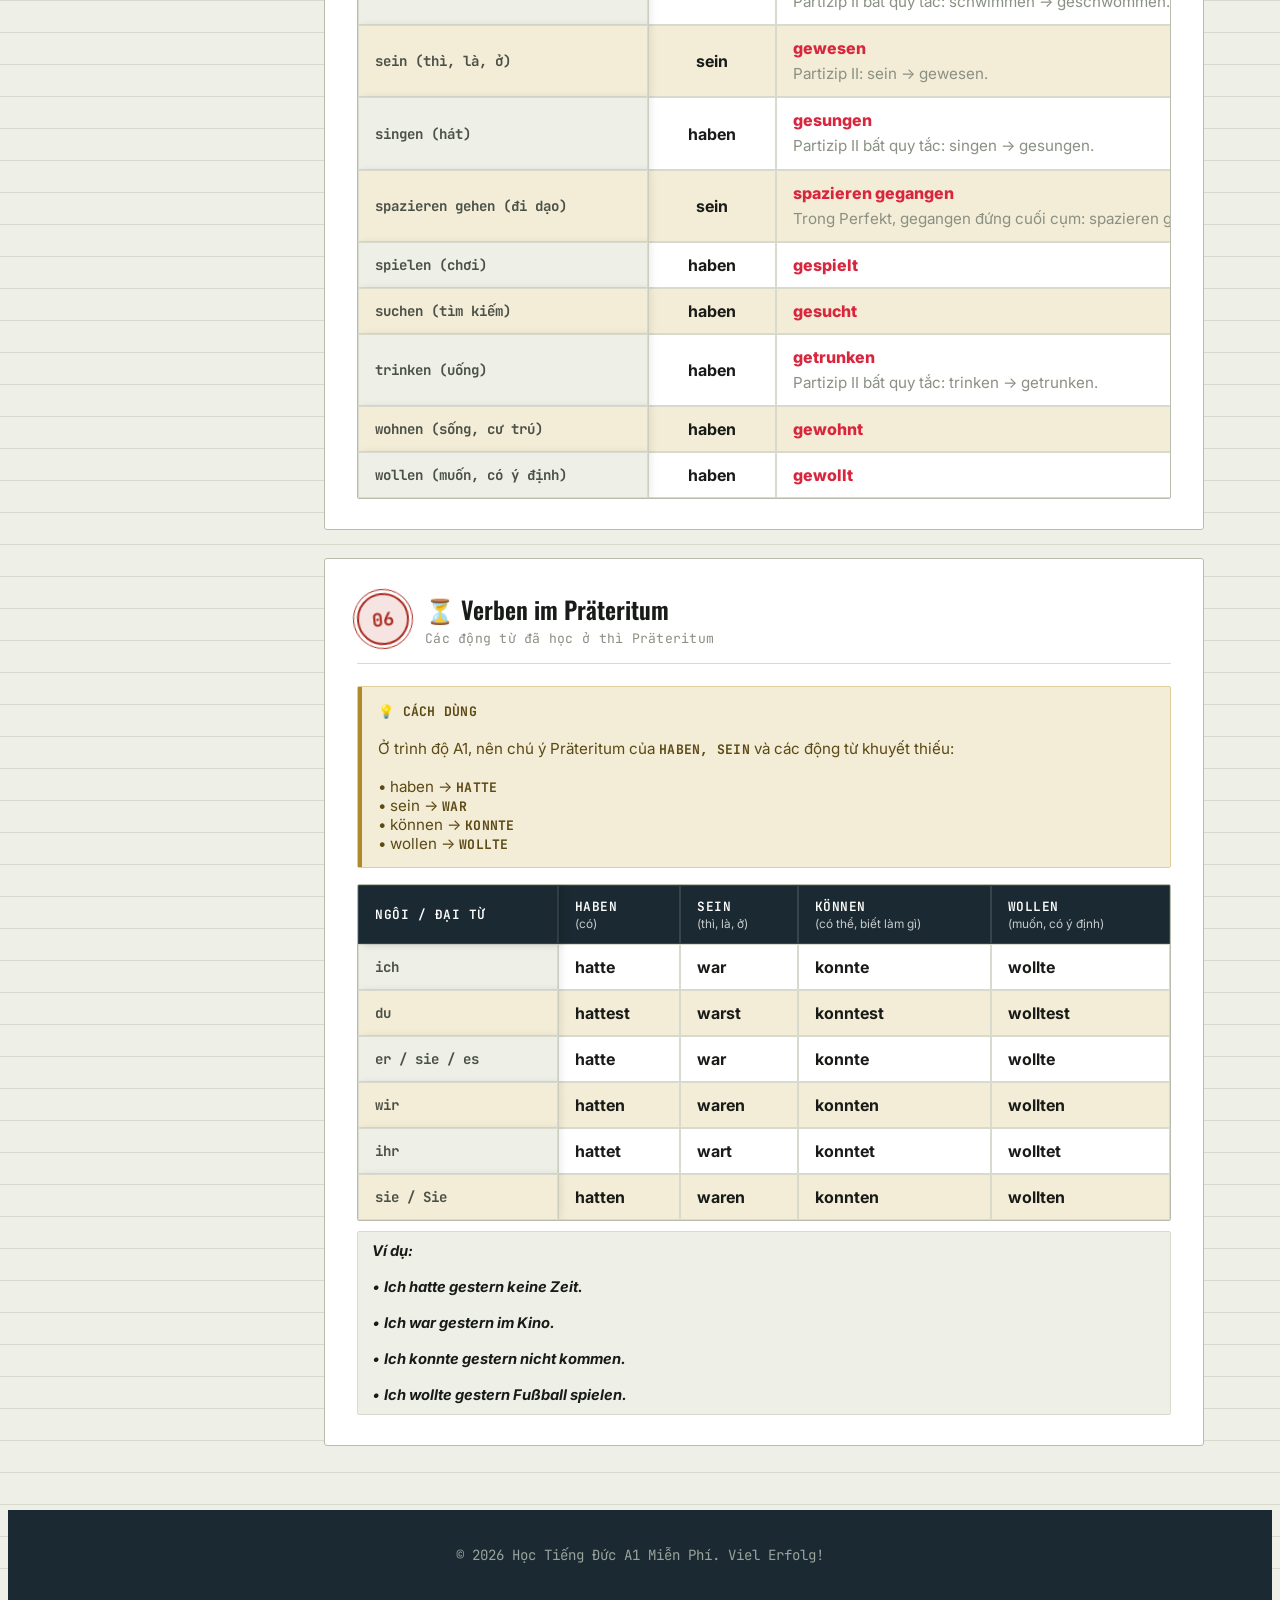
==== commit 2d255421: "update 5/8/2026" ====
--- a/chia_dong_tu.html
+++ b/chia_dong_tu.html
@@ -219,7 +219,80 @@
 
                 <div class="table-wrap" data-verb-category="modal"></div>
             </section>
-
+            <!-- 5. Thì Perfekt -->
+            <section id="perfect-verbs" class="section-card">
+                <div class="section-head">
+                    <div class="stamp-mark">05</div>
+
+                    <div class="section-titles">
+                        <span class="section-title-de">
+                            🕰️ Verben im Perfekt
+                        </span>
+
+                        <span class="section-title-vi">
+                            Các động từ ở thì Perfekt
+                        </span>
+                    </div>
+                </div>
+
+                <div class="note-box" style="margin-bottom:16px;">
+                    <strong>💡 Cấu trúc</strong><br><br>
+
+                    Chủ ngữ +
+                    <strong>haben/sein đã chia</strong> +
+                    thành phần khác +
+                    <strong>Partizip II</strong>.<br><br>
+
+                    • Ich <strong>habe</strong> Deutsch
+                    <strong>gelernt</strong>.<br>
+
+                    • Ich <strong>bin</strong> nach Hause
+                    <strong>gegangen</strong>.
+                </div>
+
+                <p class="swipe-hint">
+                    ↔ Vuốt ngang để xem đủ bảng
+                </p>
+
+                <div class="table-wrap" id="perfect-verb-table"></div>
+            </section>
+
+            <!-- 6. Thì Präteritum -->
+            <section id="preterite-verbs" class="section-card">
+                <div class="section-head">
+                    <div class="stamp-mark">06</div>
+
+                    <div class="section-titles">
+                        <span class="section-title-de">
+                            ⏳ Verben im Präteritum
+                        </span>
+
+                        <span class="section-title-vi">
+                            Các động từ đã học ở thì Präteritum
+                        </span>
+                    </div>
+                </div>
+
+                <div class="note-box" style="margin-bottom:16px;">
+                    <strong>💡 Cách dùng</strong><br><br>
+
+                    Ở trình độ A1, nên chú ý Präteritum của
+                    <strong>haben, sein</strong> và các động từ khuyết thiếu:<br><br>
+
+                    • haben → <strong>hatte</strong><br>
+                    • sein → <strong>war</strong><br>
+                    • können → <strong>konnte</strong><br>
+                    • wollen → <strong>wollte</strong>
+                </div>
+
+                <p class="swipe-hint">
+                    ↔ Vuốt ngang để xem đủ bảng
+                </p>
+
+                <div class="table-wrap" id="preterite-verb-table"></div>
+
+                <div id="preterite-examples" class="mini-quote"></div>
+            </section>
         </main>
     </div>
 
--- a/css/style.css
+++ b/css/style.css
@@ -1876,4 +1876,32 @@
     padding: 0;
     color: #d7263d;
     font-weight: 800;
+}
+/* Bảng Perfekt */
+.perfect-table th:nth-child(1),
+.perfect-table td:nth-child(1) {
+    min-width: 170px;
+}
+
+.perfect-table th:nth-child(2),
+.perfect-table td:nth-child(2) {
+    min-width: 120px;
+    text-align: center;
+}
+
+.perfect-table th:nth-child(3),
+.perfect-table td:nth-child(3) {
+    min-width: 170px;
+}
+
+.perfect-table th:nth-child(4),
+.perfect-table td:nth-child(4) {
+    min-width: 280px;
+}
+
+/* Ghi chú trong ô bảng */
+.data-table td .qa-note {
+    display: block;
+    margin-top: 5px;
+    line-height: 1.4;
 }
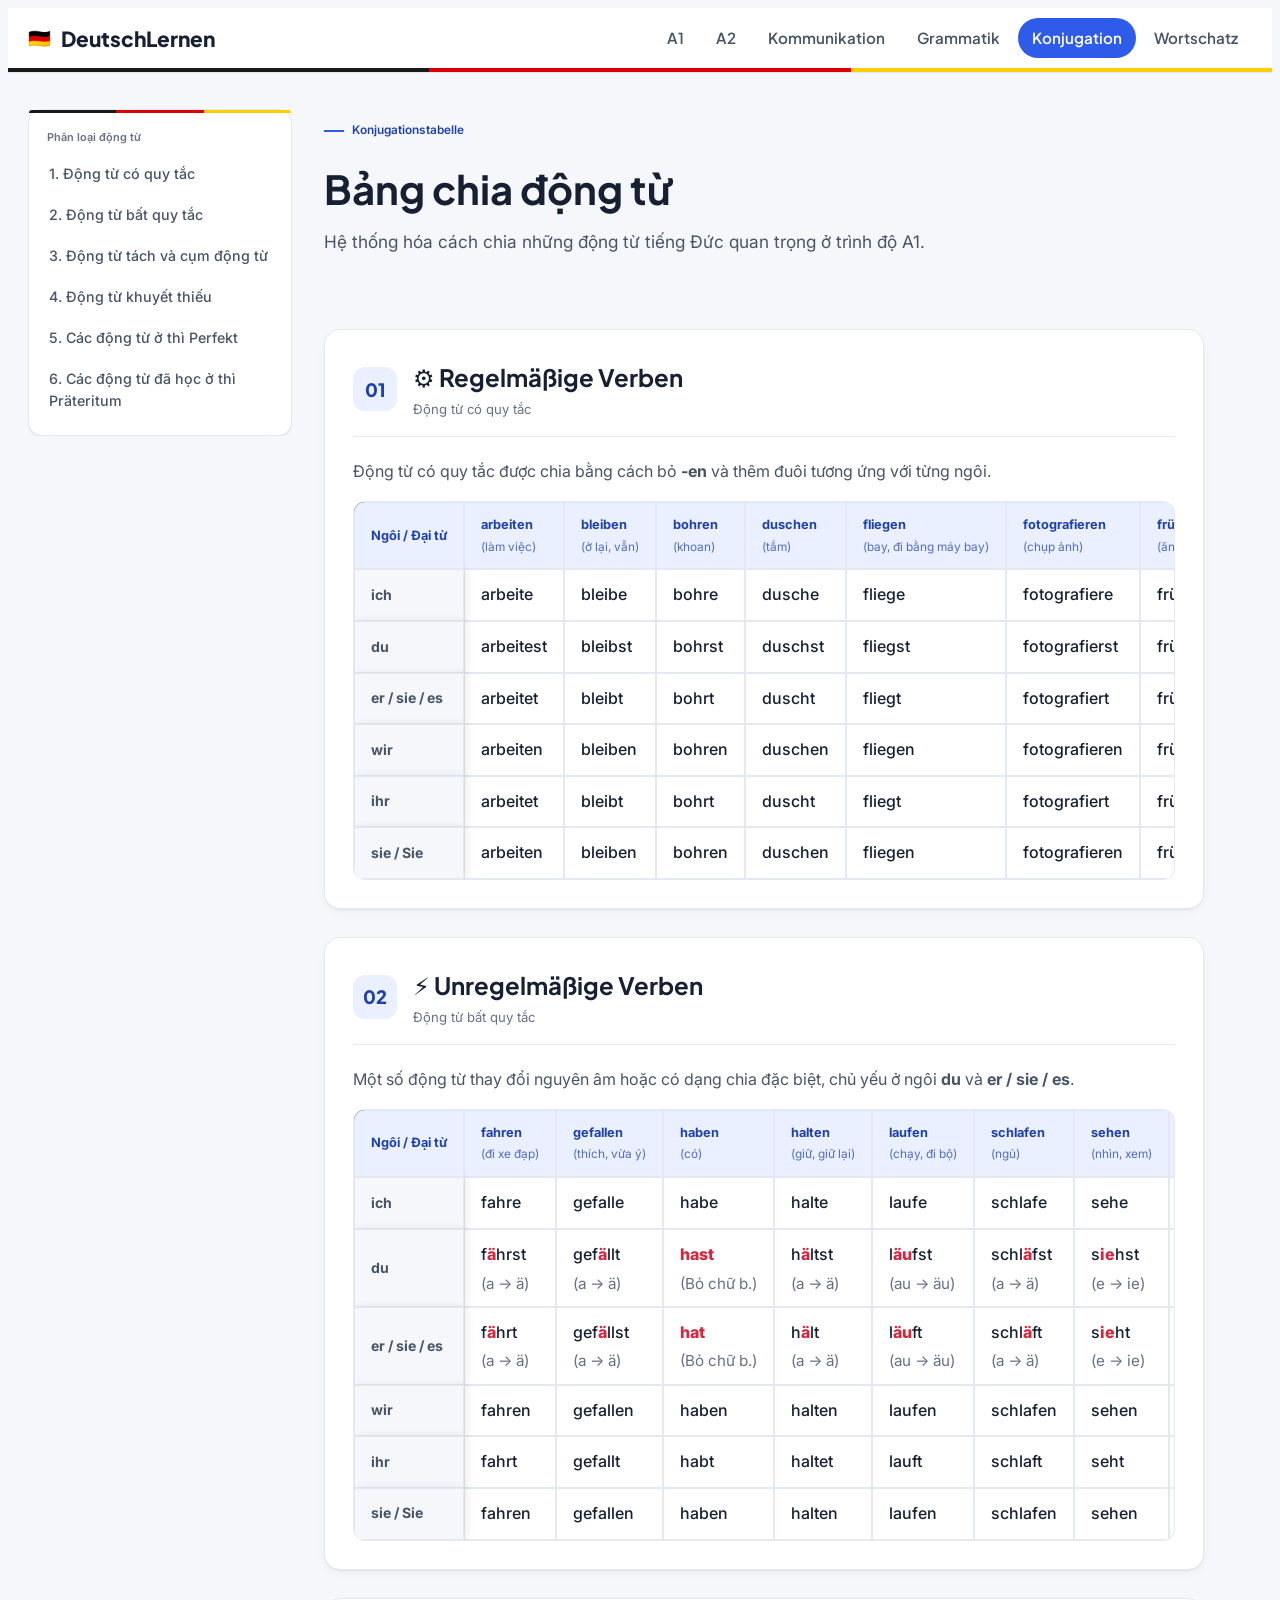
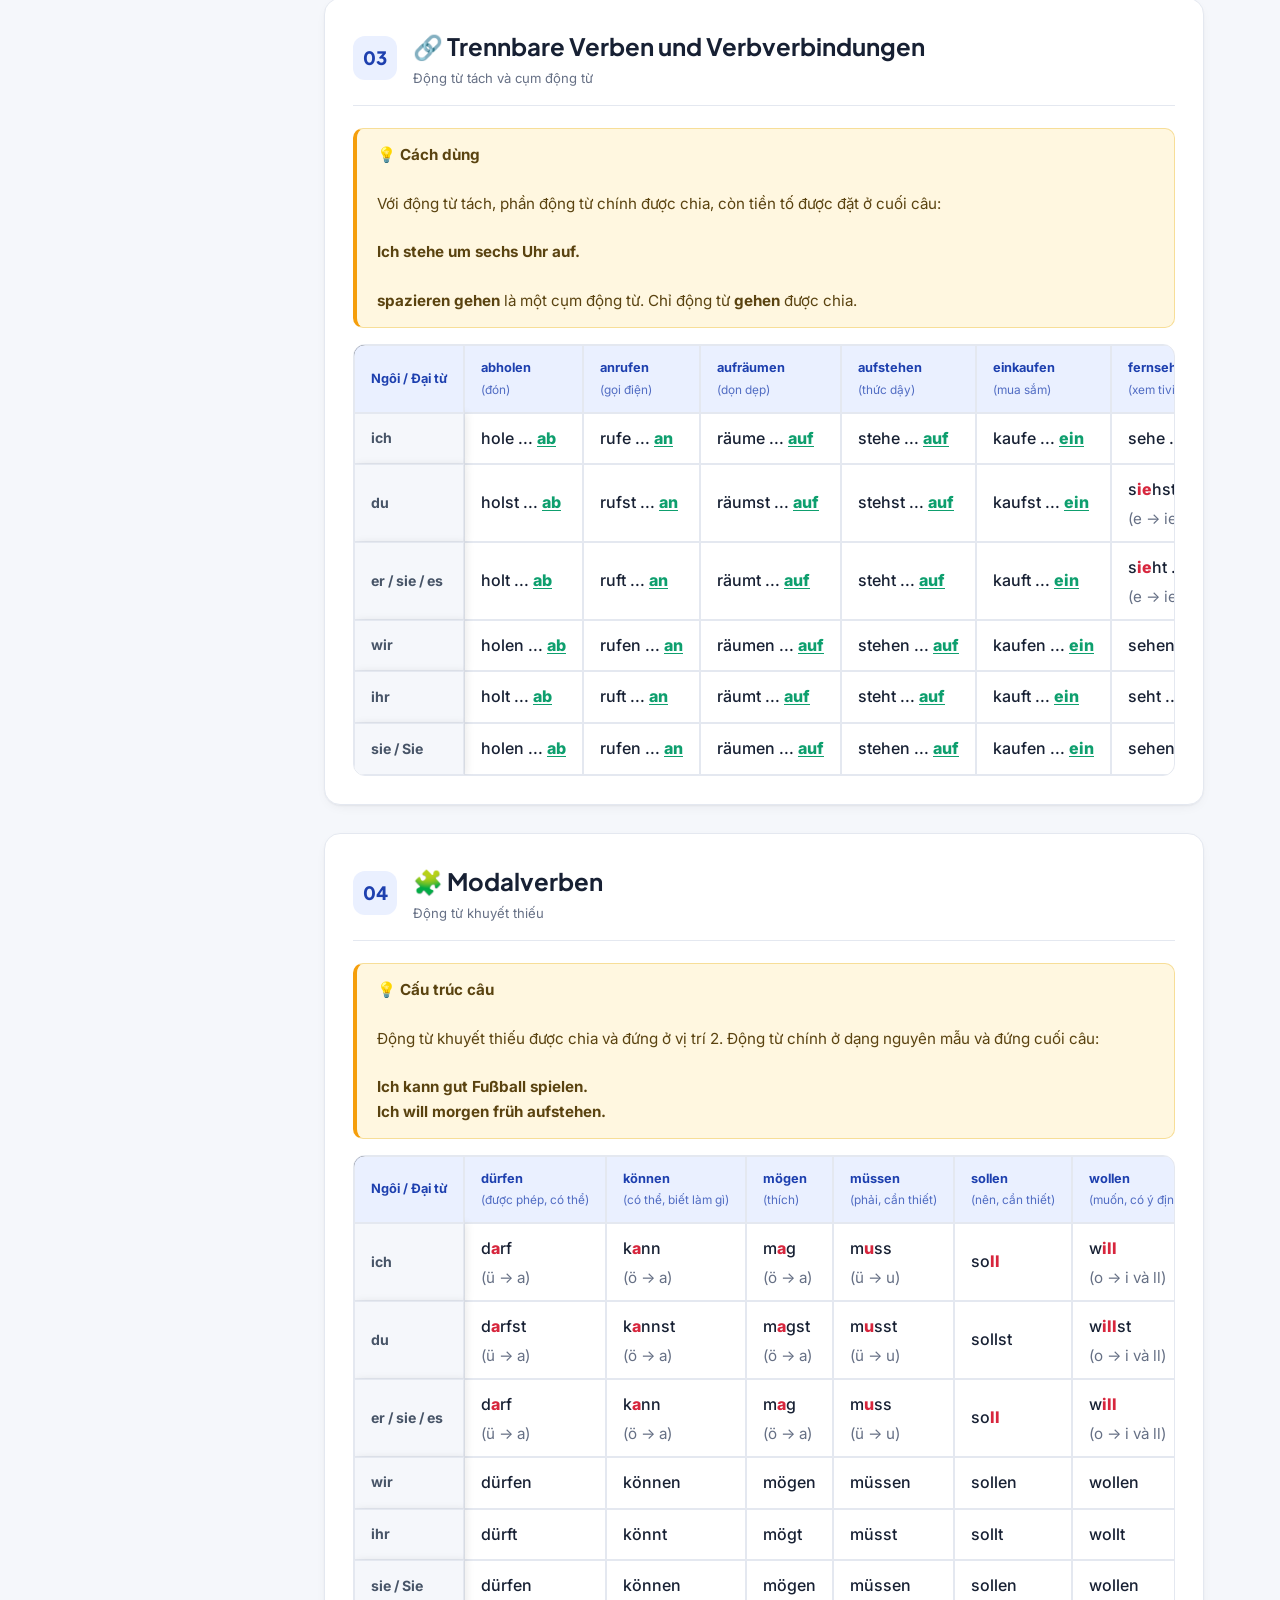
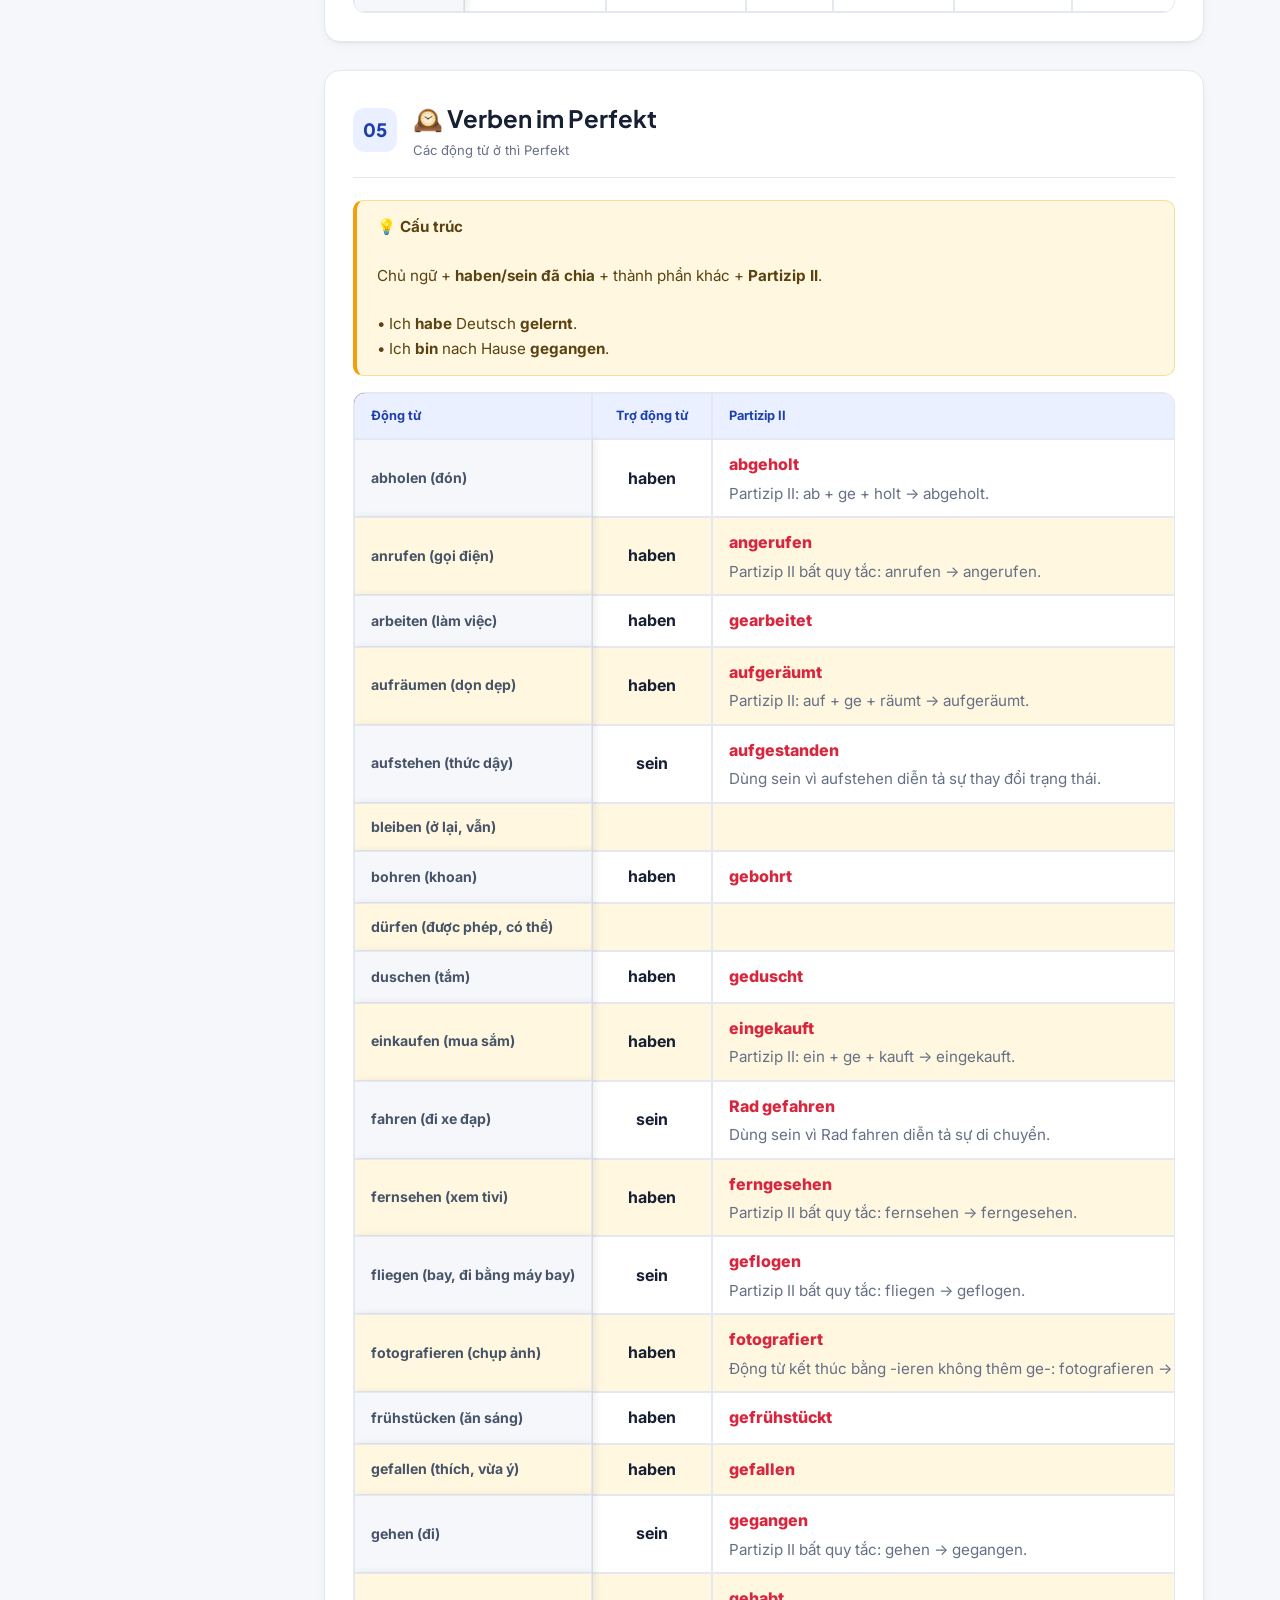
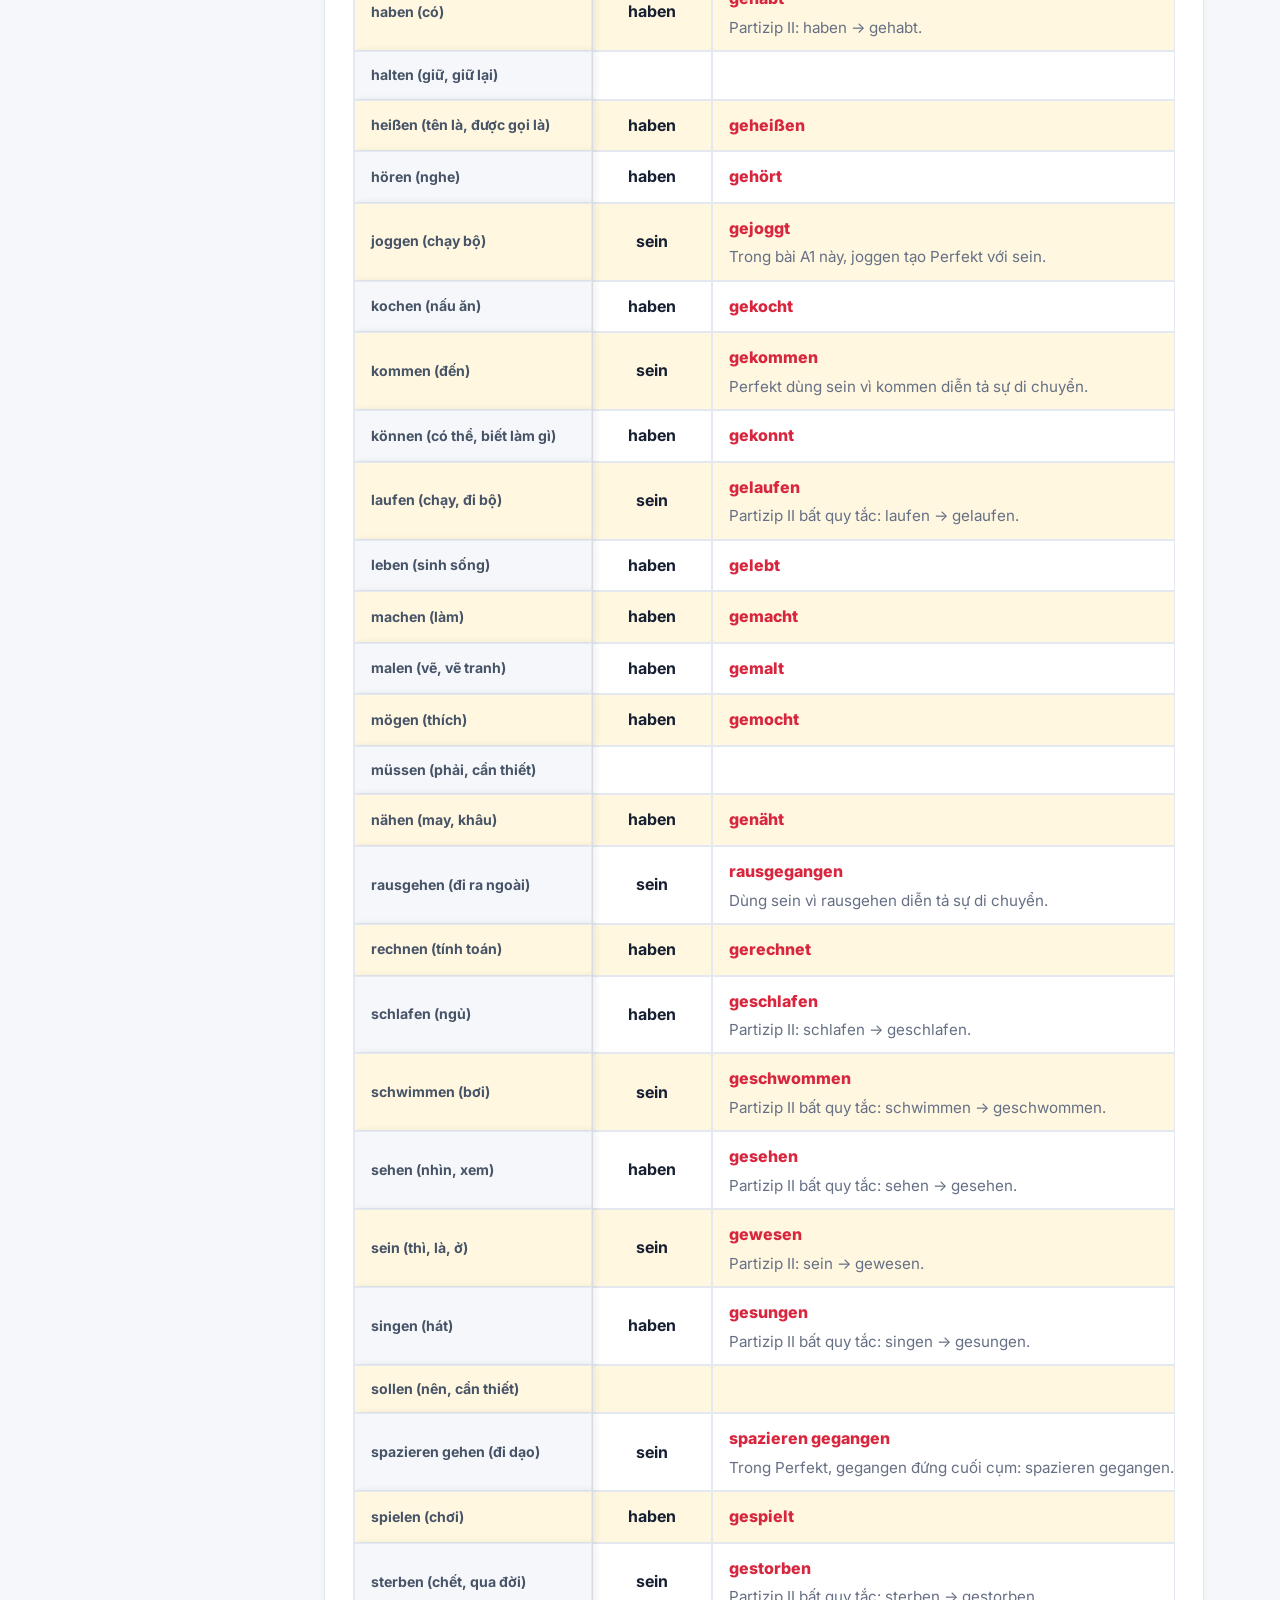
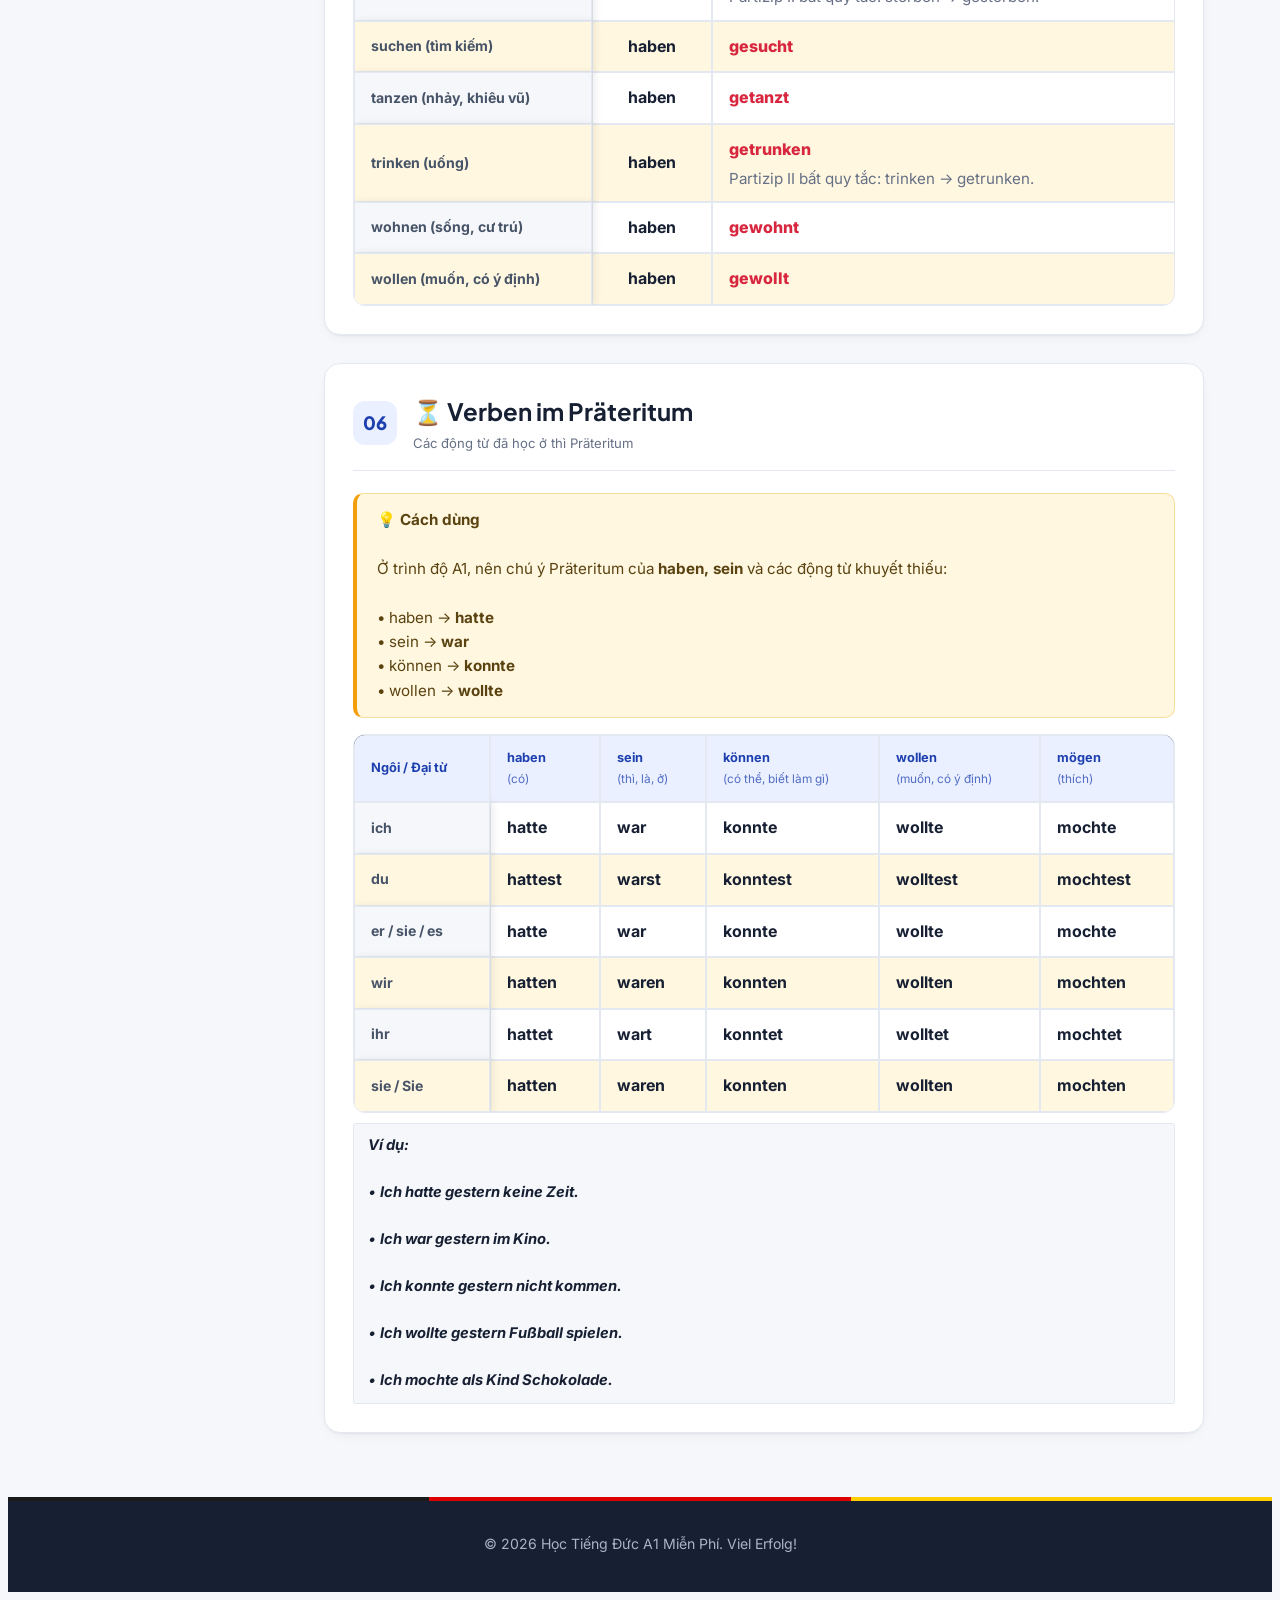
==== commit 770be837: "web học tiếng Đức theo 32 bài A1/A2 (A1 đủ 16 bài, A2 8 bài), tab Wörter, giao diện mới, sửa lỗi dữ " ====
--- a/chia_dong_tu.html
+++ b/chia_dong_tu.html
@@ -9,6 +9,7 @@
     <title>Chia Động Từ Tiếng Đức A1</title>
 
     <link rel="stylesheet" href="css/style.css">
+    <link rel="stylesheet" href="css/theme.css">
 </head>
 
 <body>
@@ -20,33 +21,23 @@
                 <span class="sidebar-toggle-icon" aria-hidden="true">
                     <span></span>
                 </span>
-
-                <span class="sidebar-toggle-text">
-                    Mục lục
-                </span>
             </button>
 
             <a href="index.html" class="logo">
                 <span class="flag">🇩🇪</span>
-                Deutsch A1
+                DeutschLernen
             </a>
 
             <nav class="site-nav">
-                <a href="mau_cau.html" class="nav-link">
-                    Mẫu câu giao tiếp
-                </a>
-
-                <a href="ngu_phap.html" class="nav-link">
-                    Ngữ pháp
-                </a>
-
-                <a href="chia_dong_tu.html" class="nav-link active">
-                    Chia động từ
-                </a>
-
-                <a href="so_tay_tu_vung.html" class="nav-link">
-                    Sổ tay từ vựng
-                </a>
+                <a href="a1.html" class="nav-link">A1</a>
+                <a href="a2.html" class="nav-link">A2</a>
+                <a href="mau_cau.html" class="nav-link">Kommunikation</a>
+
+                <a href="ngu_phap.html" class="nav-link">Grammatik</a>
+
+                <a href="chia_dong_tu.html" class="nav-link active">Konjugation</a>
+
+                <a href="so_tay_tu_vung.html" class="nav-link">Wortschatz</a>
             </nav>
         </div>
 
--- a/css/theme.css
+++ b/css/theme.css
@@ -0,0 +1,165 @@
+/* =========================================================
+   Theme "Clean" — giao diện sáng, hiện đại, dễ đọc.
+   Nạp SAU style.css và lessons.css, ghi đè biến màu và các thành phần chính.
+   Đổi màu cả site: sửa các biến ở :root bên dưới.
+   ========================================================= */
+@import url('https://fonts.googleapis.com/css2?family=Plus+Jakarta+Sans:wght@500;600;700;800&family=Inter:wght@400;500;600;700&display=swap');
+
+:root {
+  --paper: #F5F7FB;            /* nền trang */
+  --paper-raised: #FFFFFF;     /* nền thẻ */
+  --ink: #172033;
+  --ink-soft: #475467;
+  --ink-faint: #667085;
+  --line: #E4E8F0;
+  --line-strong: #D0D7E3;
+  --navy: #172033;
+  --navy-soft: #1F2B44;
+
+  /* màu chủ đạo (A1 = xanh dương). Tên biến giữ nguyên để CSS cũ tự đổi màu */
+  --stamp-red: #2F5BEA;
+  --stamp-red-ink: #1E40AF;
+  --stamp-red-soft: #EAF0FF;
+  --stamp-green: #0E9F6E;
+  --stamp-green-soft: #E6F6EF;
+  --gold: #F59E0B;
+  --gold-soft: #FFF7E0;
+
+  --f-display: 'Plus Jakarta Sans', 'Inter', system-ui, sans-serif;
+  --f-body: 'Inter', system-ui, sans-serif;
+  --f-mono: 'Inter', system-ui, sans-serif;
+  --radius: 12px;
+  --shadow-sm: 0 1px 2px rgba(16, 24, 40, .05), 0 4px 14px -6px rgba(16, 24, 40, .10);
+  --shadow-md: 0 10px 28px -12px rgba(16, 24, 40, .22);
+  --header-h: 64px;
+  /* màu cờ Đức: chỉ dùng cho các điểm nhấn nhỏ */
+  --de-black: #1A1A1A; --de-red: #DD0000; --de-gold: #FFCE00;
+  --de-flag: linear-gradient(90deg, var(--de-black) 0 33.33%, var(--de-red) 33.33% 66.66%, var(--de-gold) 66.66% 100%);
+}
+/* Cấp A2 dùng màu xanh ngọc để dễ phân biệt */
+body[data-nav="a2"] { --stamp-red: #0E8F86; --stamp-red-ink: #0A5F63; --stamp-red-soft: #E3F5F3; }
+
+/* Nền phẳng, không kẻ dòng; không viết hoa tự động (tránh ß → SS) */
+body { background: var(--paper); background-image: none; line-height: 1.6; }
+h1, h2, h3, .page-title, .logo, .site-nav, .nav-link, .hero h1, .feature-card h3 { font-family: var(--f-display); }
+.site-header *, main *, .sidebar *, .hero *, .site-footer *, .lesson-card *, .tabs * { text-transform: none !important; letter-spacing: normal !important; }
+
+/* ---------- Header ---------- */
+
+.site-header { background: rgba(255, 255, 255, .92); backdrop-filter: saturate(160%) blur(10px); color: var(--ink); box-shadow: none; border-bottom: 1px solid var(--line); }
+.header-inner { padding-top: 10px; padding-bottom: 10px; }
+.logo { color: var(--ink); font-size: 1.3rem; font-weight: 800; }
+.site-nav { font-size: .95rem; gap: 4px; }
+.nav-link { color: var(--ink-soft); font-weight: 600; min-height: 40px; padding: 8px 14px; border-bottom: 0; border-radius: 999px; }
+.nav-link:hover { color: var(--stamp-red-ink); background: var(--stamp-red-soft); }
+.nav-link.active { color: #fff; background: var(--stamp-red); border-color: transparent; }
+.sidebar-toggle { background: #fff; color: var(--ink); border: 1px solid var(--line-strong); border-radius: 10px; }
+@media (max-width: 640px) { .header-inner { padding-bottom: 0; } .nav-link { padding: 7px 13px; } .site-nav { padding-bottom: 10px; } .logo { padding-bottom: 8px; } }
+
+/* ---------- Thẻ nội dung, bảng, ghi chú ---------- */
+.section-card { border: 1px solid var(--line); border-radius: 16px; box-shadow: var(--shadow-sm); padding: 28px; }
+.section-head { border-bottom-color: var(--line); }
+.stamp-mark { width: 44px; height: 44px; border: 0; outline: 0; transform: none; border-radius: 12px; background: var(--stamp-red-soft); color: var(--stamp-red-ink); font-family: var(--f-display); font-weight: 800; }
+.section-title-de { font-family: var(--f-display); font-weight: 700; color: var(--ink); }
+.note-box { background: var(--gold-soft); border: 1px solid #F7DE98; border-left: 4px solid var(--gold); border-radius: 10px; color: #5A4310; }
+.note-box::before { display: none; }
+.table-wrap { border-radius: 12px; border-color: var(--line); }
+table.data-table th, table.data-table thead th, table.data-table thead th:first-child { background: var(--stamp-red-soft); color: var(--stamp-red-ink); font-family: var(--f-body); font-weight: 700; border-color: var(--line); }
+table.data-table td { border-color: var(--line); }
+table.data-table tbody tr:hover td { background: #F7F9FF; }
+.qa-tag { border-radius: 999px; font-weight: 700; }
+.sidebar-panel { border: 1px solid var(--line); border-radius: 14px; box-shadow: var(--shadow-sm); }
+.sidebar { top: calc(var(--header-h) + 16px); }
+.sidebar-nav a { border-radius: 8px; }
+.sidebar-nav a:hover, .sidebar-nav a.active { background: var(--stamp-red-soft); color: var(--stamp-red-ink); }
+.site-footer { background: var(--navy); color: #AAB4C6; font-family: var(--f-body); }
+.to-top { border-radius: 12px; }
+
+/* ---------- Trang chủ ---------- */
+.hero { background: linear-gradient(180deg, #E6EDFF 0%, var(--paper) 100%); color: var(--ink); padding: 72px 20px 48px; }
+.hero::after { display: none; }
+.hero-eyebrow { display: inline-block; background: #fff; color: var(--stamp-red-ink); border: 1px solid var(--line); border-radius: 999px; padding: 6px 16px; font-size: .85rem; font-weight: 600; margin-bottom: 20px; }
+.hero h1 { font-weight: 800; color: var(--ink); }
+.hero p { color: var(--ink-soft); max-width: 60ch; margin-left: auto; margin-right: auto; }
+.hero-cta { background: var(--stamp-red); border-color: var(--stamp-red); border-radius: 12px; font-family: var(--f-body); font-weight: 700; font-size: 1rem; padding: 14px 28px; box-shadow: 0 10px 22px -10px var(--stamp-red); }
+.hero-cta:hover { background: var(--stamp-red-ink); }
+.section-heading, .home-levels, .feature-grid { width: 100%; }
+.section-heading { max-width: 1120px; margin: 0 auto 18px; padding: 0 20px; }
+.section-heading h2 { font-size: 1.5rem; font-weight: 800; color: var(--ink); margin: 0 0 4px; }
+.section-heading p { margin: 0; color: var(--ink-soft); }
+.home-levels { max-width: 1120px; margin: 0 auto 56px; padding: 0 20px; gap: 20px; position: static; }
+.level-card { position: relative; overflow: hidden; border: 0; border-radius: 20px; padding: 30px 28px 26px; box-shadow: var(--shadow-md); color: #fff; transition: transform .18s ease, box-shadow .18s ease; }
+.level-card:hover { transform: translateY(-4px); }
+.level-card[href="a1.html"] { background: linear-gradient(135deg, #3B6CF6 0%, #1E40AF 100%); }
+.level-card[href="a2.html"] { background: linear-gradient(135deg, #12A596 0%, #0A5F63 100%); }
+.level-card::after { content: attr(href); position: absolute; right: 18px; bottom: -14px; font-family: var(--f-display); font-weight: 800; font-size: 6.5rem; line-height: 1; color: rgba(255, 255, 255, .14); }
+.level-card[href="a1.html"]::after { content: "A1"; } .level-card[href="a2.html"]::after { content: "A2"; }
+.level-card h2 { font-size: 1.7rem; font-weight: 800; }
+.level-card span { display: inline-block; margin-top: 6px; background: rgba(255, 255, 255, .2); border-radius: 999px; padding: 6px 14px; font-weight: 700; }
+.feature-grid { margin: 0 auto; max-width: 1120px; padding: 0 20px 80px; grid-template-columns: repeat(4, minmax(0, 1fr)); gap: 18px; }
+@media (max-width: 1000px) { .feature-grid { grid-template-columns: repeat(2, minmax(0, 1fr)); } }
+@media (max-width: 600px) { .feature-grid { grid-template-columns: 1fr; } }
+.feature-card { border: 1px solid var(--line); border-radius: 16px; box-shadow: var(--shadow-sm); padding: 22px; }
+.feature-card:hover { border-color: var(--stamp-red); box-shadow: var(--shadow-md); }
+.feature-icon { width: 48px; height: 48px; display: grid; place-items: center; background: var(--stamp-red-soft); border-radius: 12px; font-size: 1.5rem; }
+.feature-num { display: none; }
+.feature-card h3 { font-weight: 700; font-size: 1.2rem; }
+.feature-link { color: var(--stamp-red-ink); font-family: var(--f-body); font-weight: 700; }
+
+/* ---------- Danh sách bài (a1/a2) ---------- */
+.lesson-card { border: 1px solid var(--line); border-top: 4px solid var(--stamp-red); border-radius: 16px; box-shadow: var(--shadow-sm); }
+.lesson-card:hover { border-color: var(--stamp-red); box-shadow: var(--shadow-md); }
+.lesson-num { color: var(--stamp-red-ink); font-weight: 700; font-family: var(--f-body); }
+.lesson-de { font-weight: 700; }
+.part-chip { border-color: var(--line-strong); color: var(--ink-faint); }
+.part-chip.is-ready { color: var(--stamp-green); background: var(--stamp-green-soft); border-color: #BFE6D4; }
+
+/* ---------- Trang bài học: tiêu đề + 3 tab nổi bật ---------- */
+#lessonRoot .breadcrumb { color: var(--ink-soft); }
+#lessonRoot .page-intro { max-width: none; padding: 30px 32px 28px; margin-bottom: 20px; border-radius: 20px; color: #fff;
+  background: linear-gradient(135deg, var(--stamp-red) 0%, var(--stamp-red-ink) 100%); box-shadow: var(--shadow-md); }
+#lessonRoot .page-eyebrow { display: inline-flex; background: rgba(255, 255, 255, .2); color: #fff; padding: 5px 14px; border-radius: 999px; font-size: .85rem; font-weight: 700; margin-bottom: 14px; }
+#lessonRoot .page-eyebrow::before { display: none; }
+#lessonRoot .page-title { color: #fff; font-weight: 800; font-size: clamp(2rem, 4.6vw, 3rem); line-height: 1.12; margin-bottom: 16px; }
+#lessonRoot .lesson-summary { list-style: none; display: flex; flex-wrap: wrap; gap: 8px; padding: 0; margin: 0; }
+#lessonRoot .lesson-summary li { background: rgba(255, 255, 255, .18); color: #fff; border-radius: 999px; padding: 6px 14px; font-size: .9rem; }
+#lessonRoot .tabs { top: calc(var(--header-h) + 8px); background: #fff; border: 1px solid var(--line); border-radius: 18px; padding: 6px; gap: 6px; margin: 0 0 22px; box-shadow: var(--shadow-md); }
+#lessonRoot .tab { flex: 1 1 0; border: 0; margin: 0; border-radius: 13px; padding: 12px 10px; color: var(--ink-soft); transition: background .15s ease, color .15s ease, box-shadow .15s ease; }
+#lessonRoot .tab span { font-family: var(--f-display); font-weight: 700; font-size: 1.05rem; color: inherit; }
+#lessonRoot .tab small { color: var(--ink-faint); font-size: .78rem; }
+#lessonRoot .tab[data-tab="grammatik"] span::before { content: "📘 "; }
+#lessonRoot .tab[data-tab="kommunikation"] span::before { content: "💬 "; }
+#lessonRoot .tab[data-tab="woerter"] span::before { content: "🔤 "; }
+#lessonRoot .tab:hover { background: var(--stamp-red-soft); color: var(--stamp-red-ink); }
+#lessonRoot .tab[aria-selected="true"] { background: var(--stamp-red); color: #fff; box-shadow: 0 8px 18px -8px var(--stamp-red); }
+#lessonRoot .tab[aria-selected="true"] small { color: rgba(255, 255, 255, .85); }
+@media (max-width: 600px) { #lessonRoot .page-intro { padding: 22px 20px; border-radius: 16px; } #lessonRoot .tab span::before { content: "" !important; } }
+.switch-btn, .lesson-select, .pager-link { border-radius: 12px; border-color: var(--line-strong); }
+.lesson-switcher { margin-bottom: 14px; }
+
+/* Chi tiết nhỏ */
+.note-box strong { font-family: inherit; font-size: inherit; color: inherit; font-weight: 700; }
+table.data-table th, table.data-table thead th, table.data-table thead th:first-child { box-shadow: none; }
+#lessonRoot .page-intro { display: block; }
+#lessonRoot .page-title { margin-top: 0; }
+/* Header điện thoại: hàng 1 = nút ☰ + logo, hàng 2 = menu cuộn ngang */
+@media (max-width: 640px) {
+  .header-inner { flex-wrap: wrap; row-gap: 0; }
+  .site-nav { order: 3; flex: 0 0 calc(100% + 40px); width: auto; }
+  .sidebar-toggle { margin-right: 4px; }
+}
+@media (max-width: 600px) {
+  #lessonRoot .tab { min-width: 0; padding: 10px 4px; }
+  #lessonRoot .tab span { font-size: .92rem; }
+  #lessonRoot .tab small { font-size: .72rem; }
+}
+@media (max-width: 600px) { #lessonRoot .tabs { gap: 2px; padding: 4px; } #lessonRoot .tab span { font-size: .86rem; } }
+
+/* ---------- Điểm nhấn màu cờ Đức (đen – đỏ – vàng) ---------- */
+.stripe { display: block; height: 4px; background: var(--de-flag); }
+.site-footer { position: relative; }
+.site-footer::before { content: ""; position: absolute; left: 0; right: 0; top: 0; height: 4px; background: var(--de-flag); }
+.sidebar-panel::before { display: block; height: 3px; border-radius: 14px 14px 0 0; background: var(--de-flag); }
+.section-heading::before { content: ""; display: block; width: 56px; height: 5px; border-radius: 3px; margin-bottom: 12px; background: var(--de-flag); }
+#lessonRoot .page-intro { position: relative; overflow: hidden; }
+#lessonRoot .page-intro::after { content: ""; position: absolute; left: 0; right: 0; bottom: 0; height: 6px; background: var(--de-flag); }
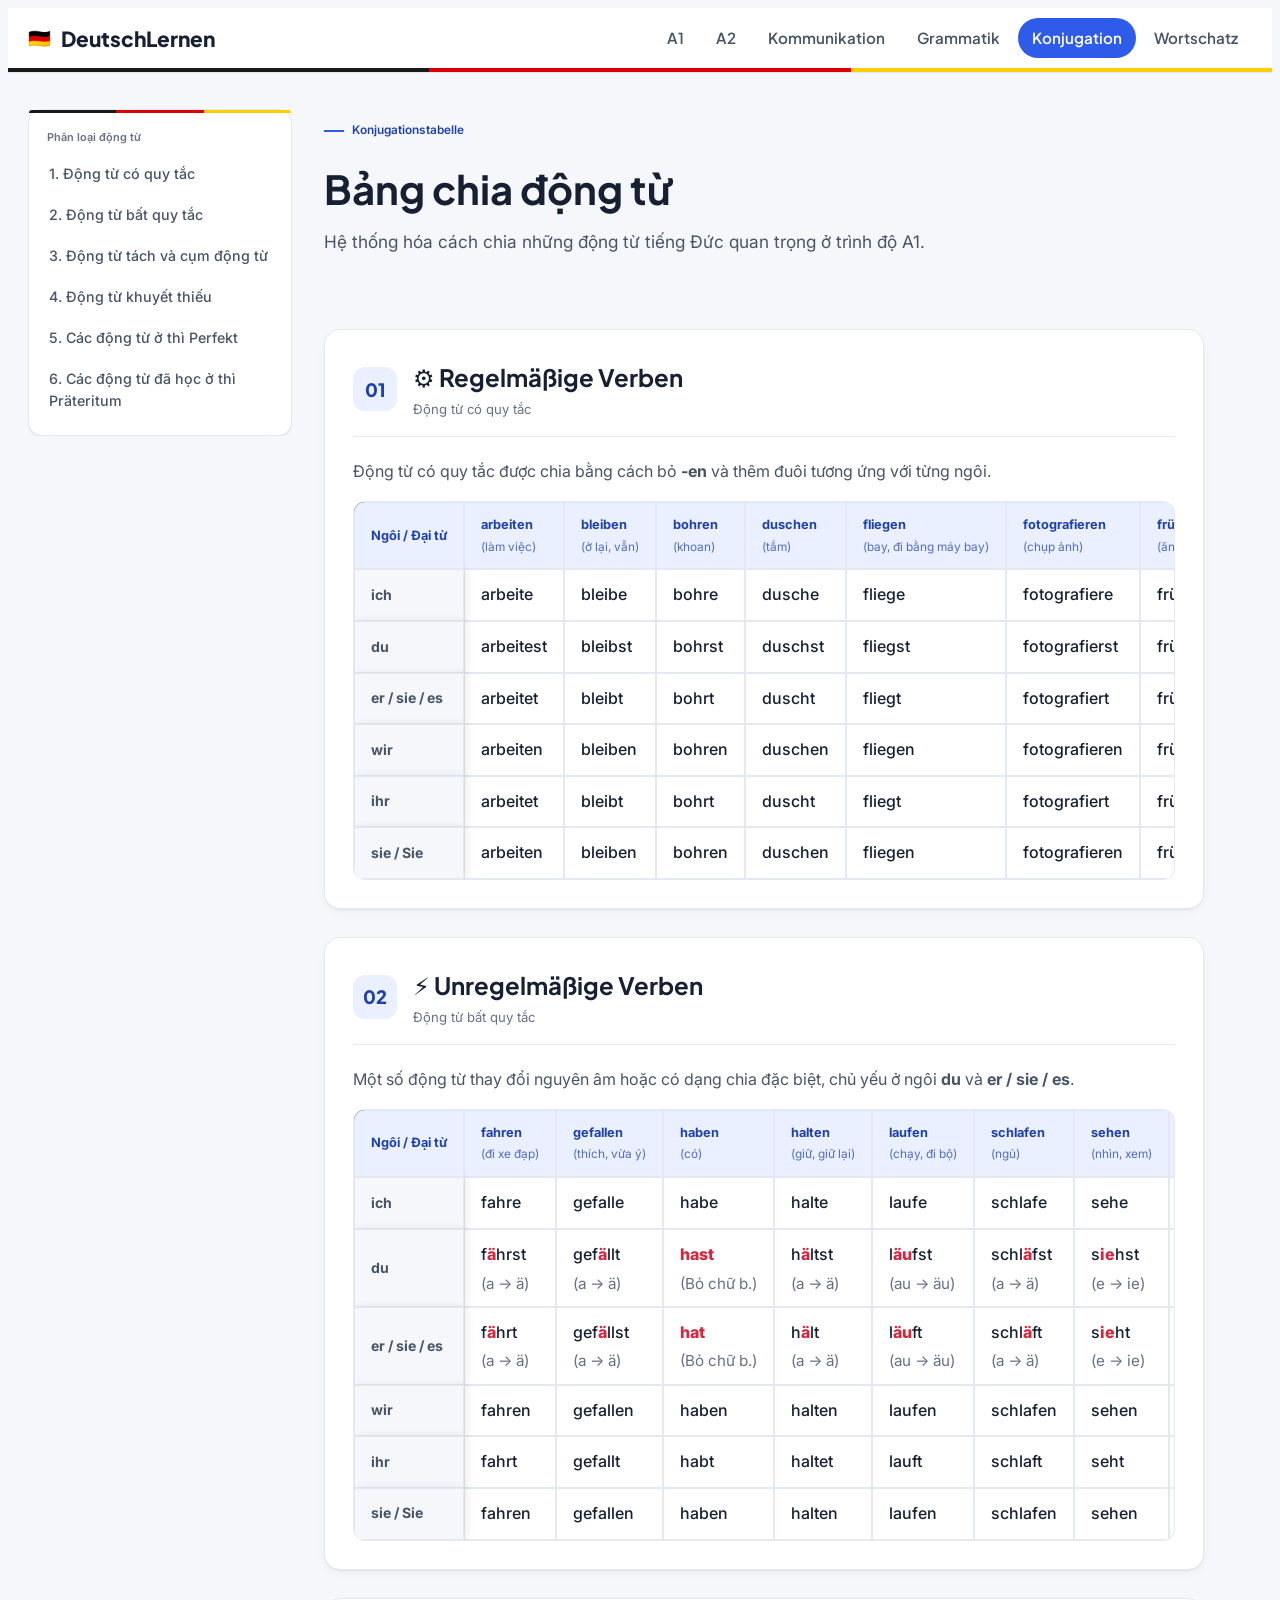
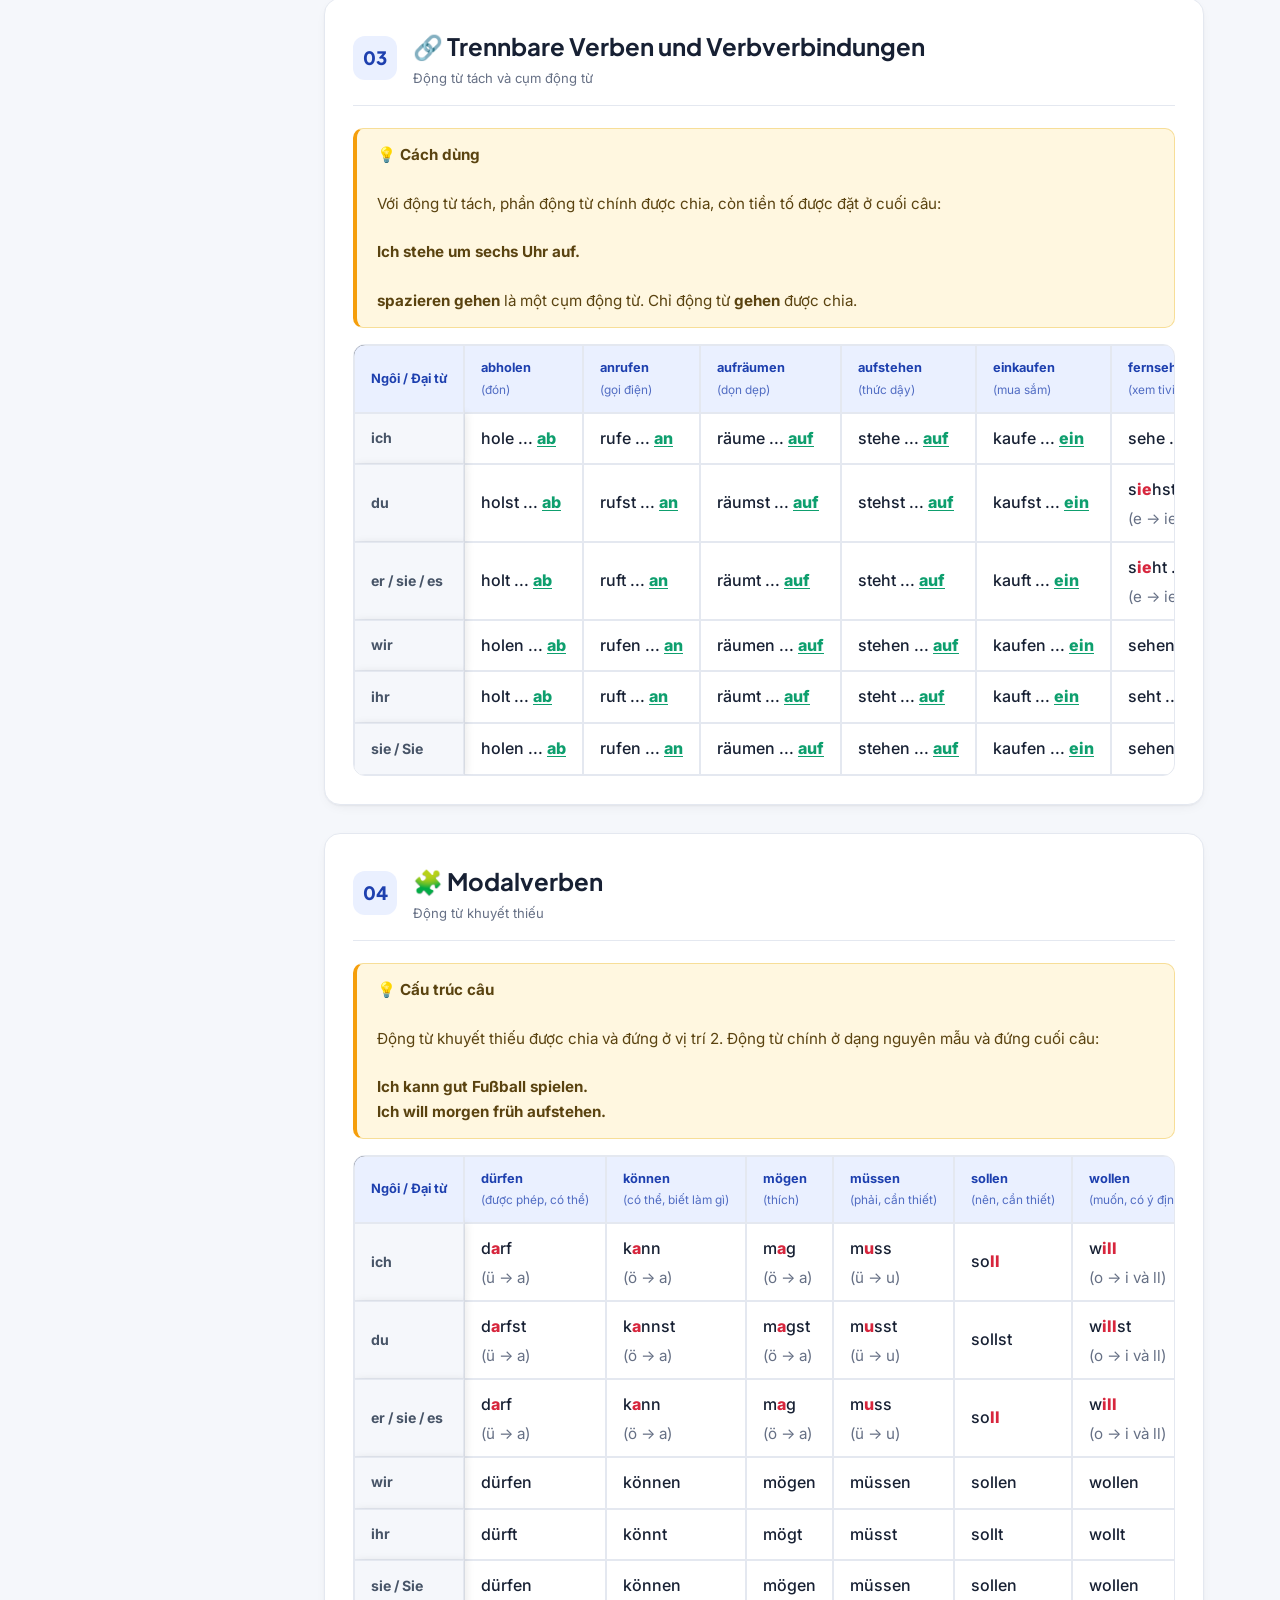
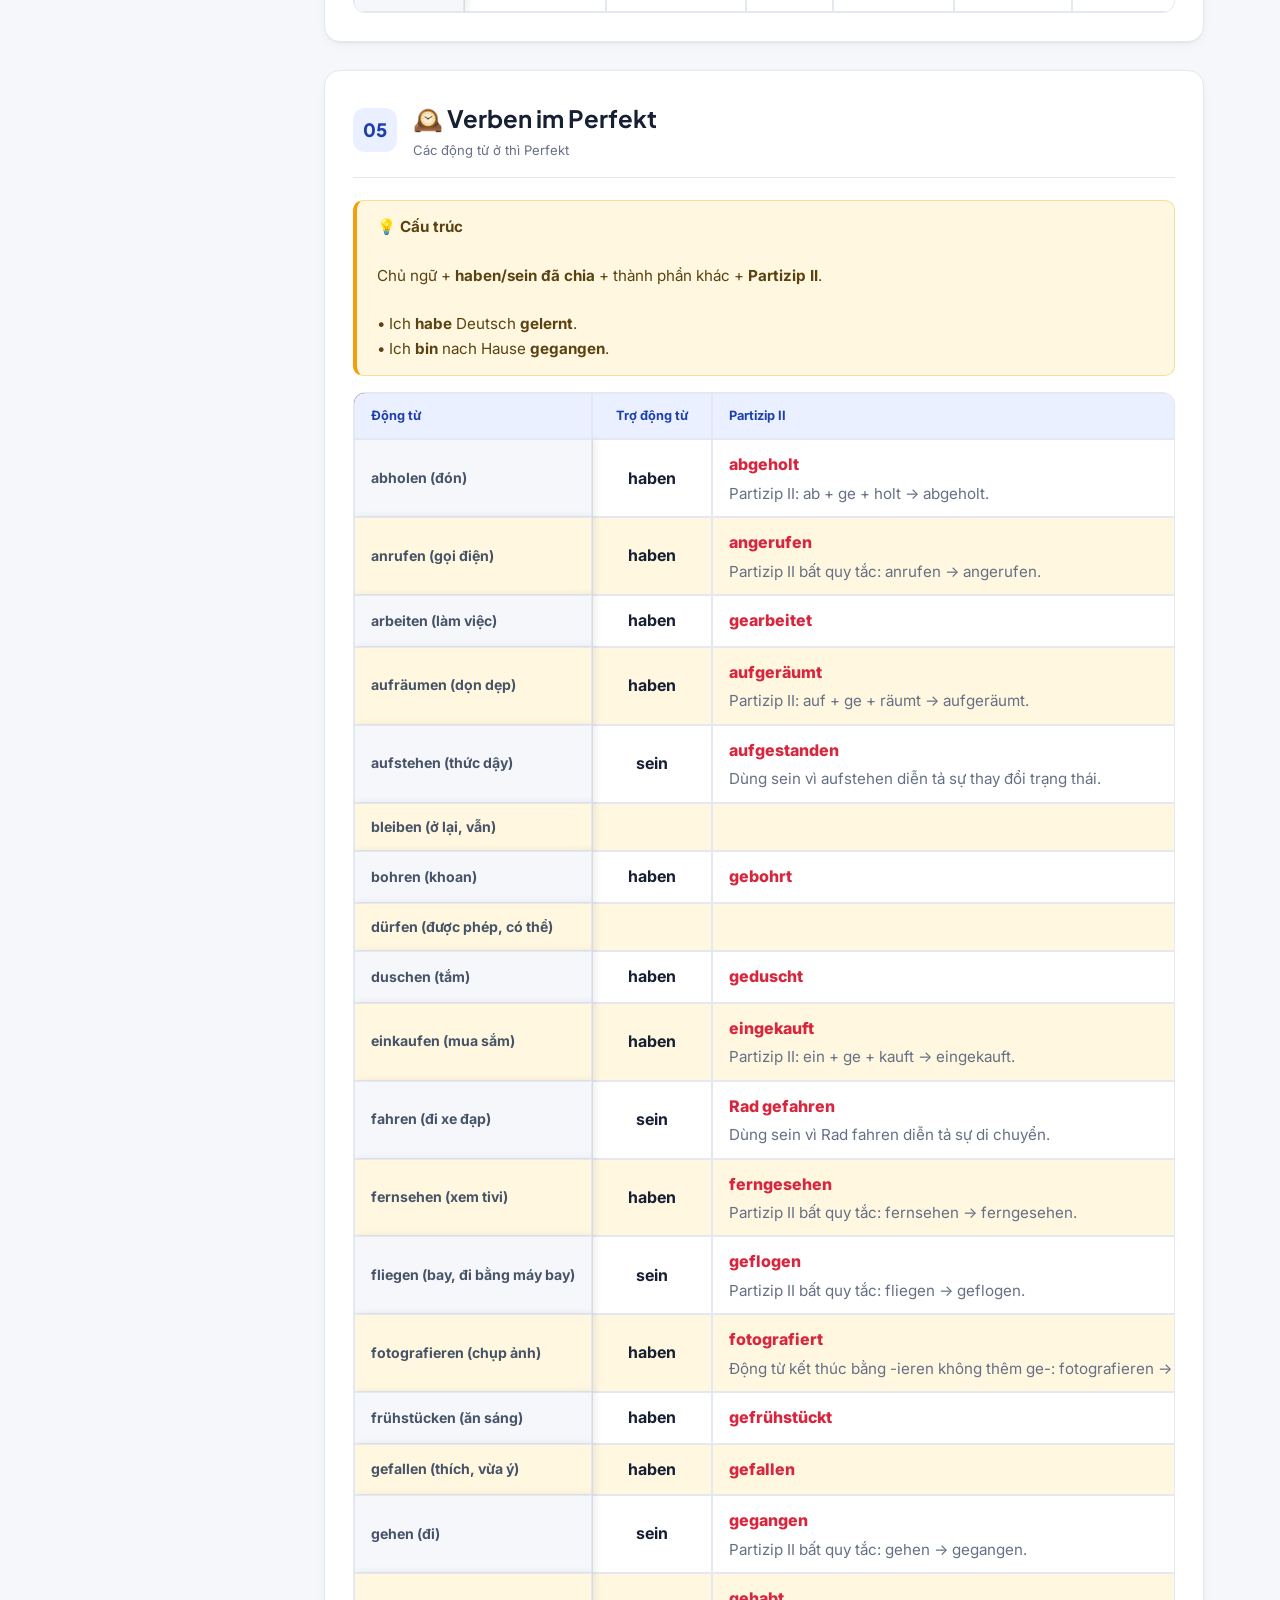
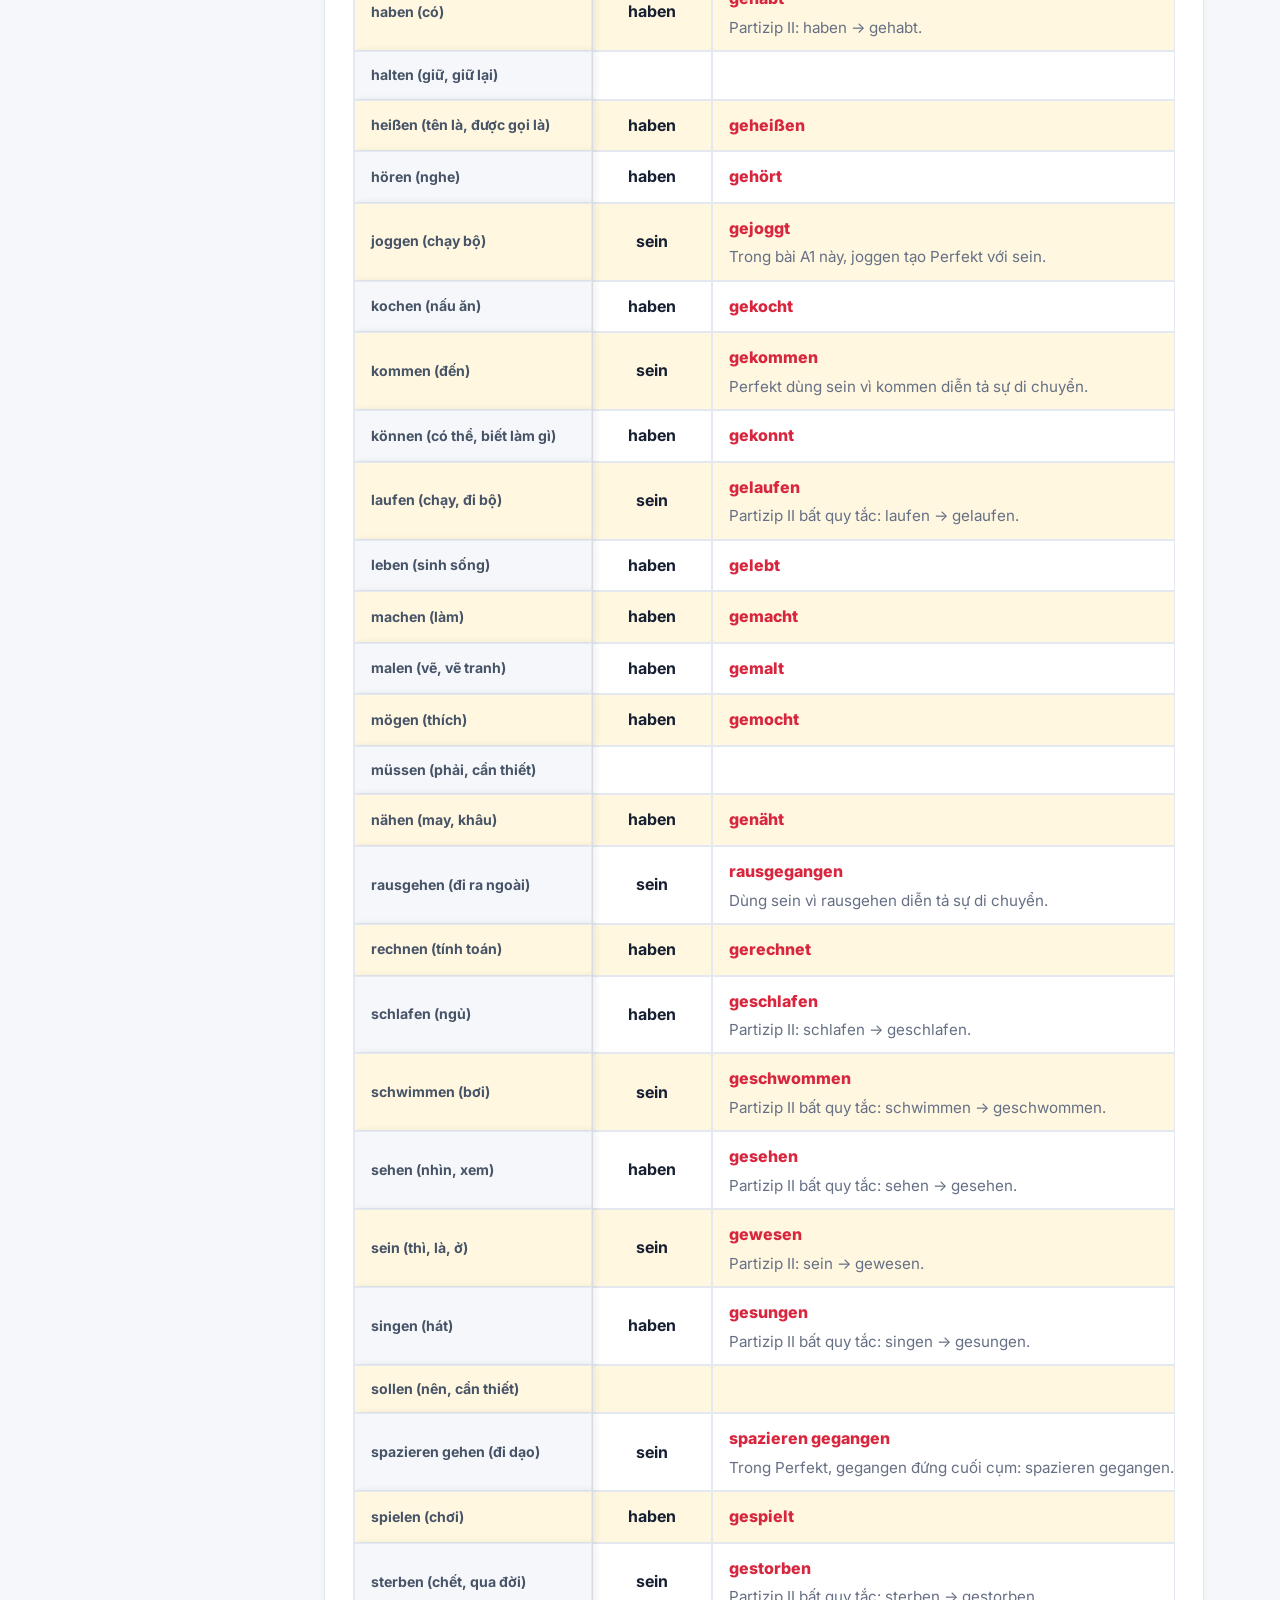
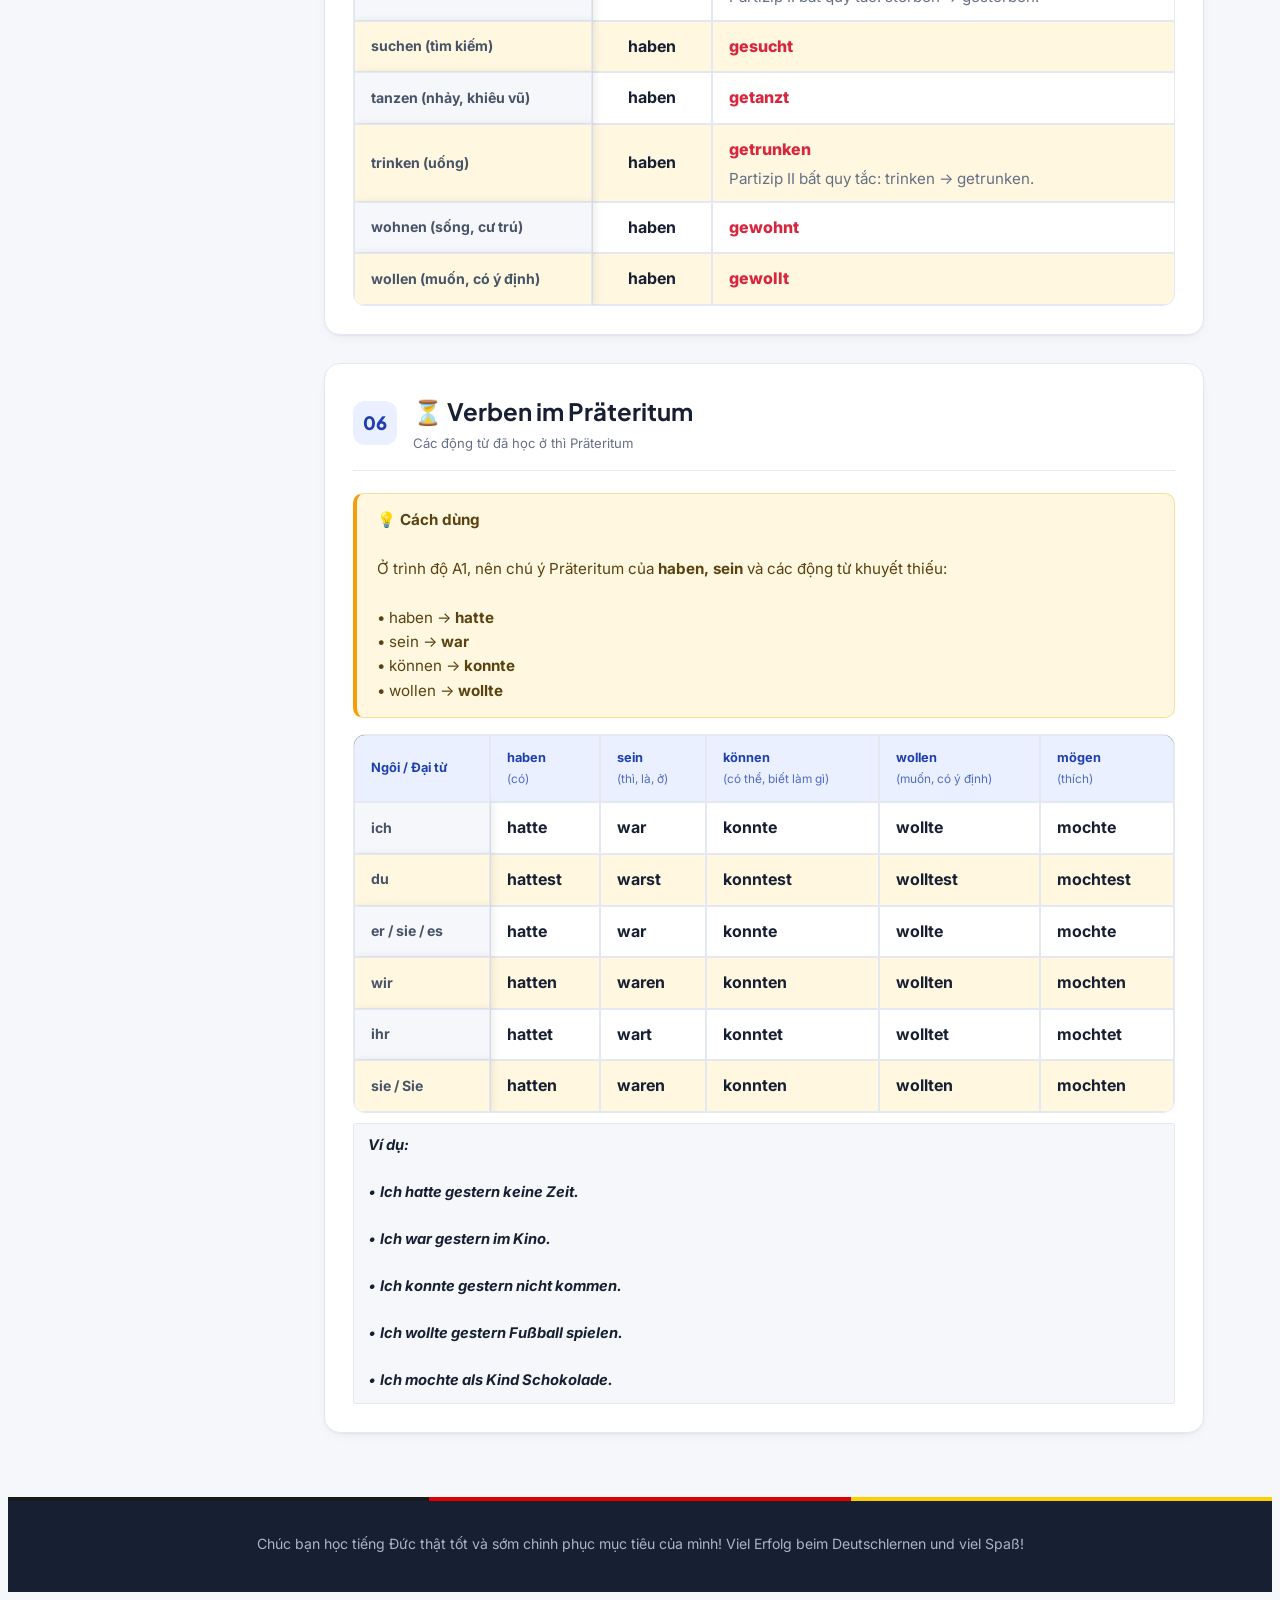
==== commit b34ded9e: "update 26/11/2026" ====
--- a/chia_dong_tu.html
+++ b/chia_dong_tu.html
@@ -294,10 +294,7 @@
     </a>
 
     <footer class="site-footer">
-        <p>
-            © 2026 Học Tiếng Đức A1 Miễn Phí.
-            Viel Erfolg!
-        </p>
+       <p>Chúc bạn học tiếng Đức thật tốt và sớm chinh phục mục tiêu của mình! Viel Erfolg beim Deutschlernen und viel Spaß!</p>
     </footer>
 
     <!-- Phải tải dữ liệu trước main.js -->
